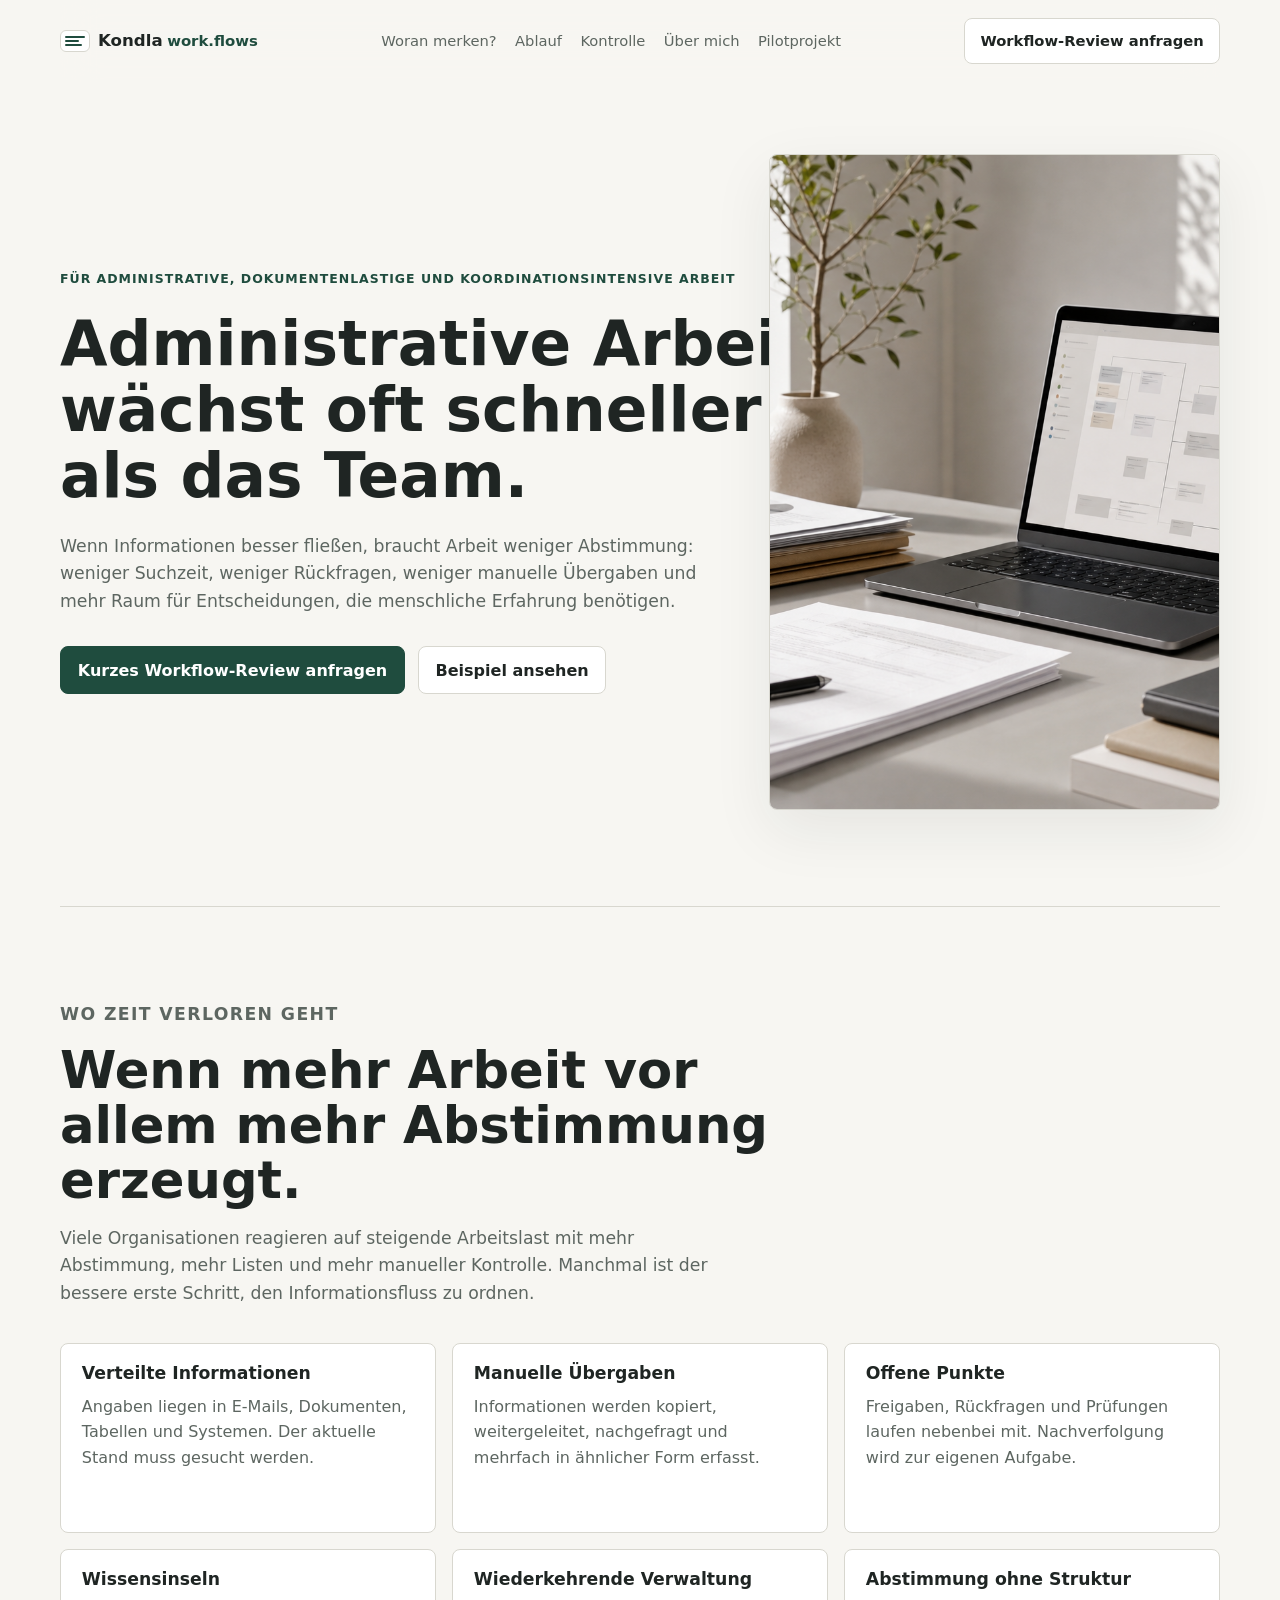
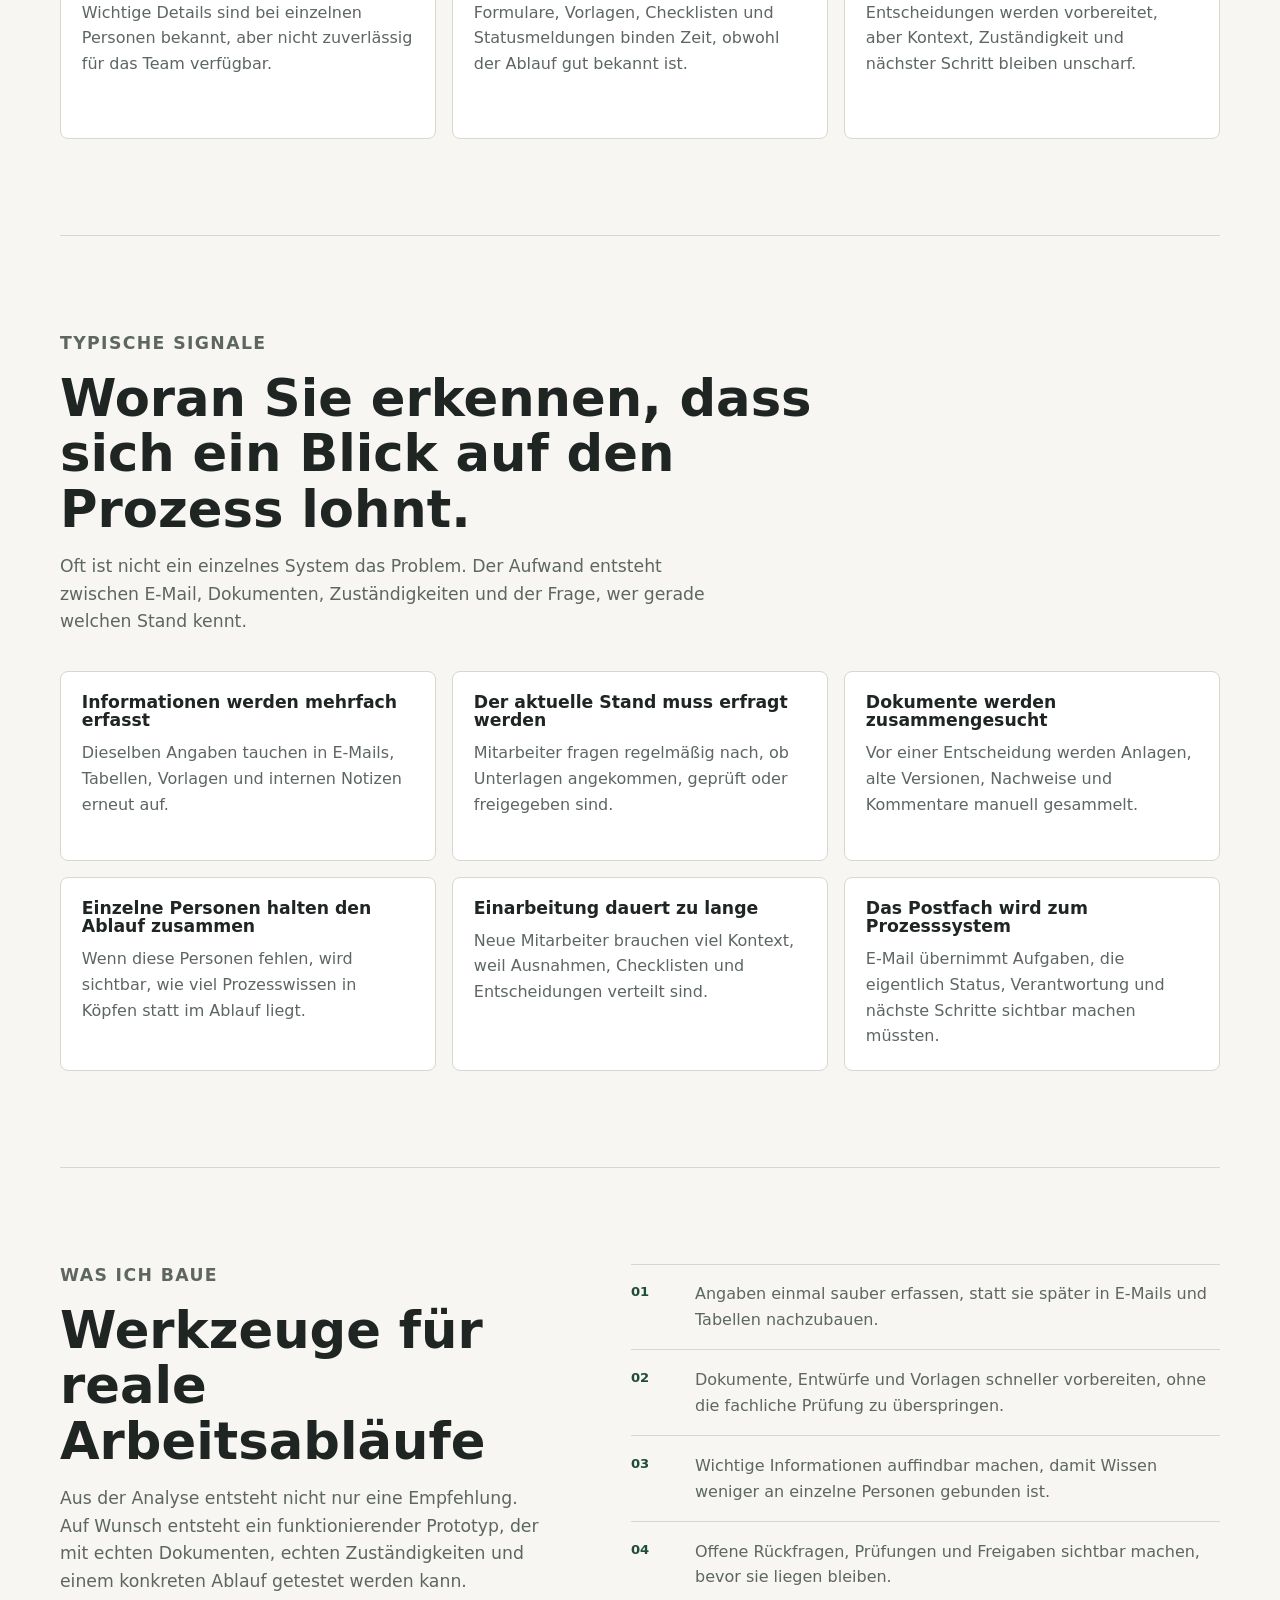
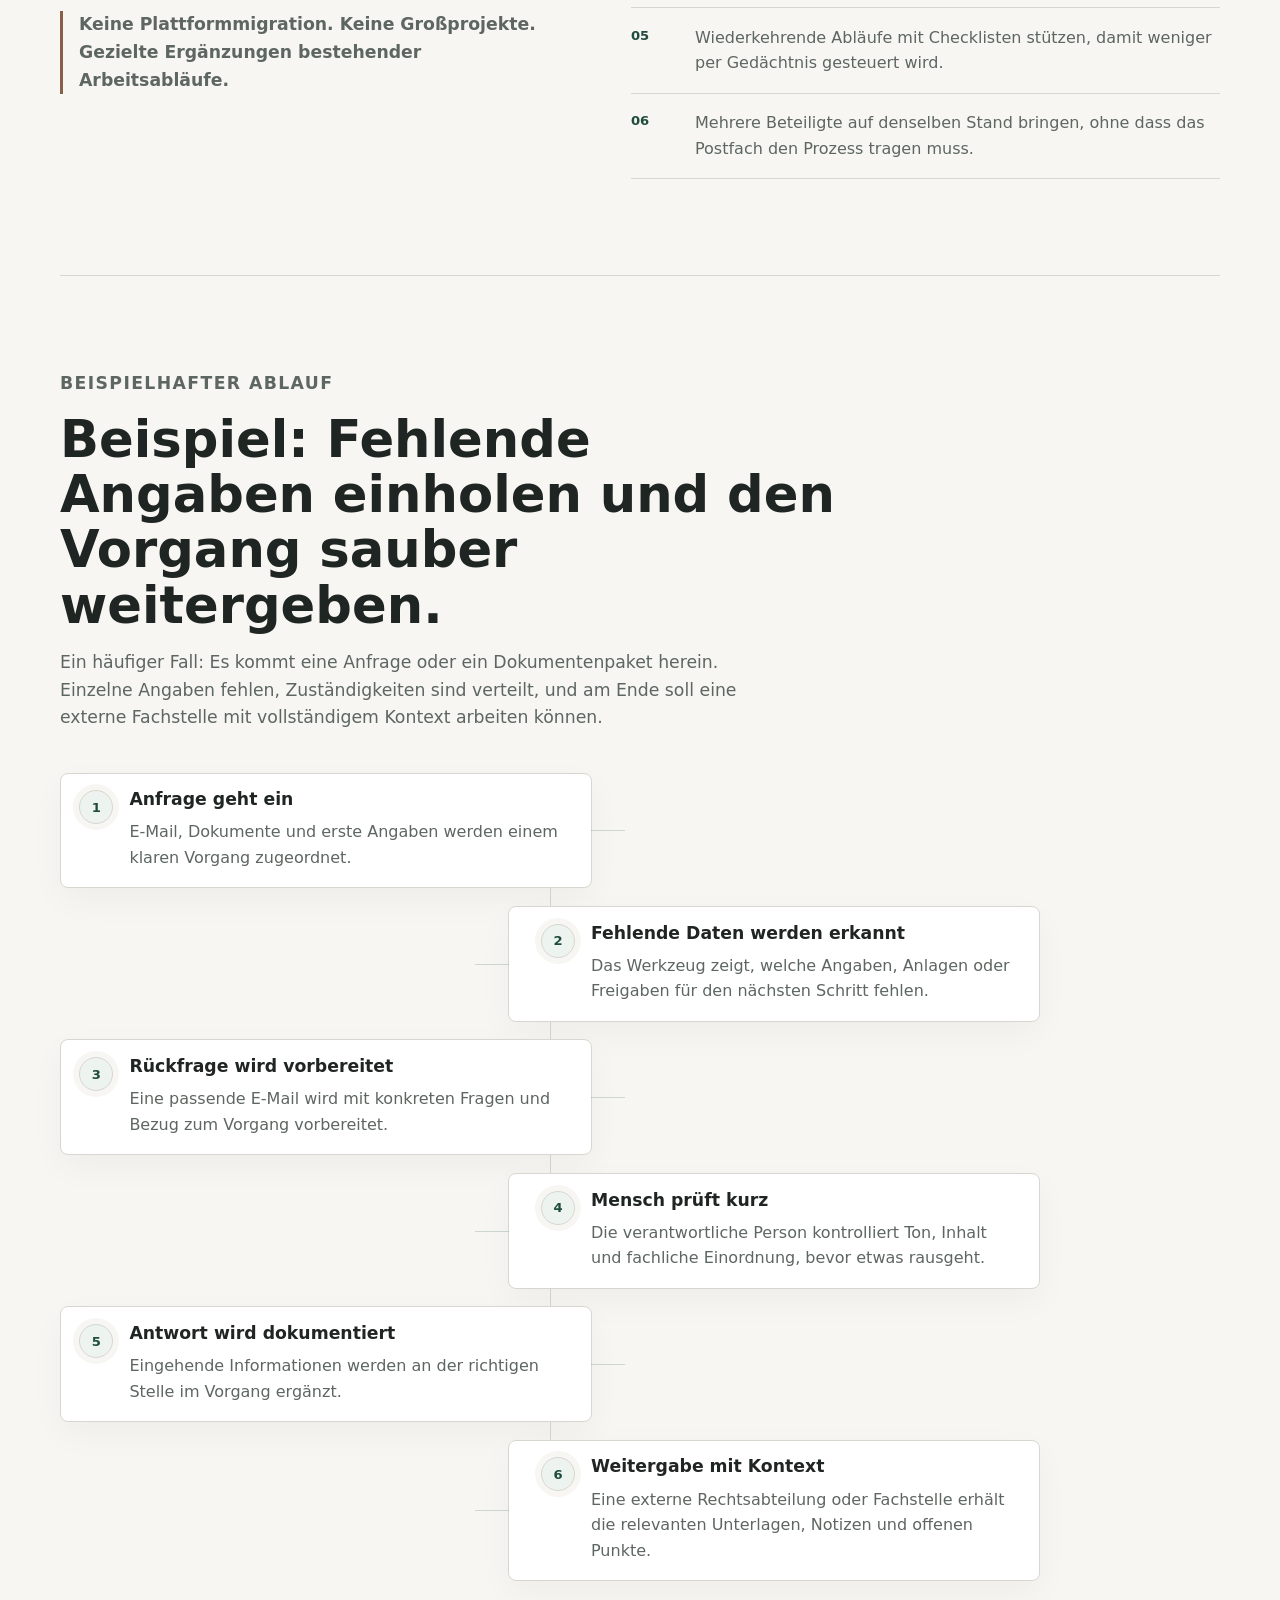
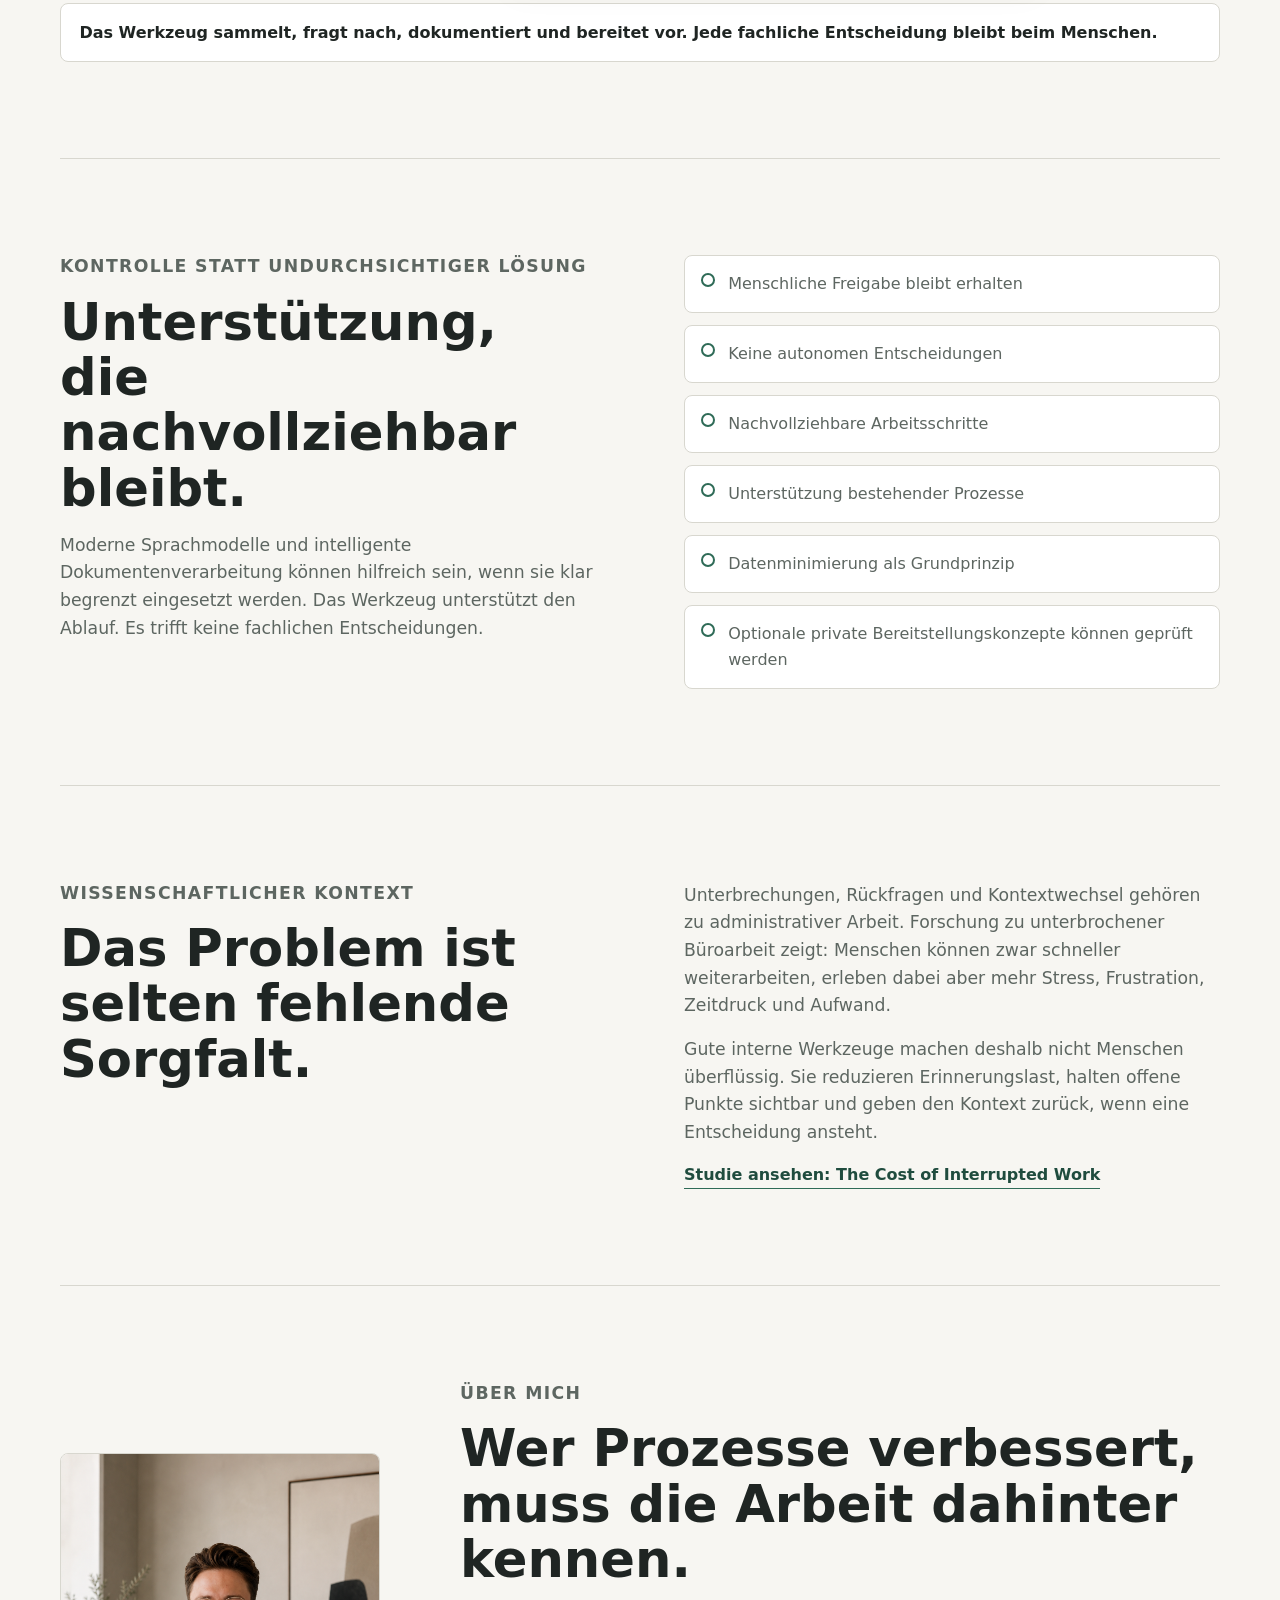
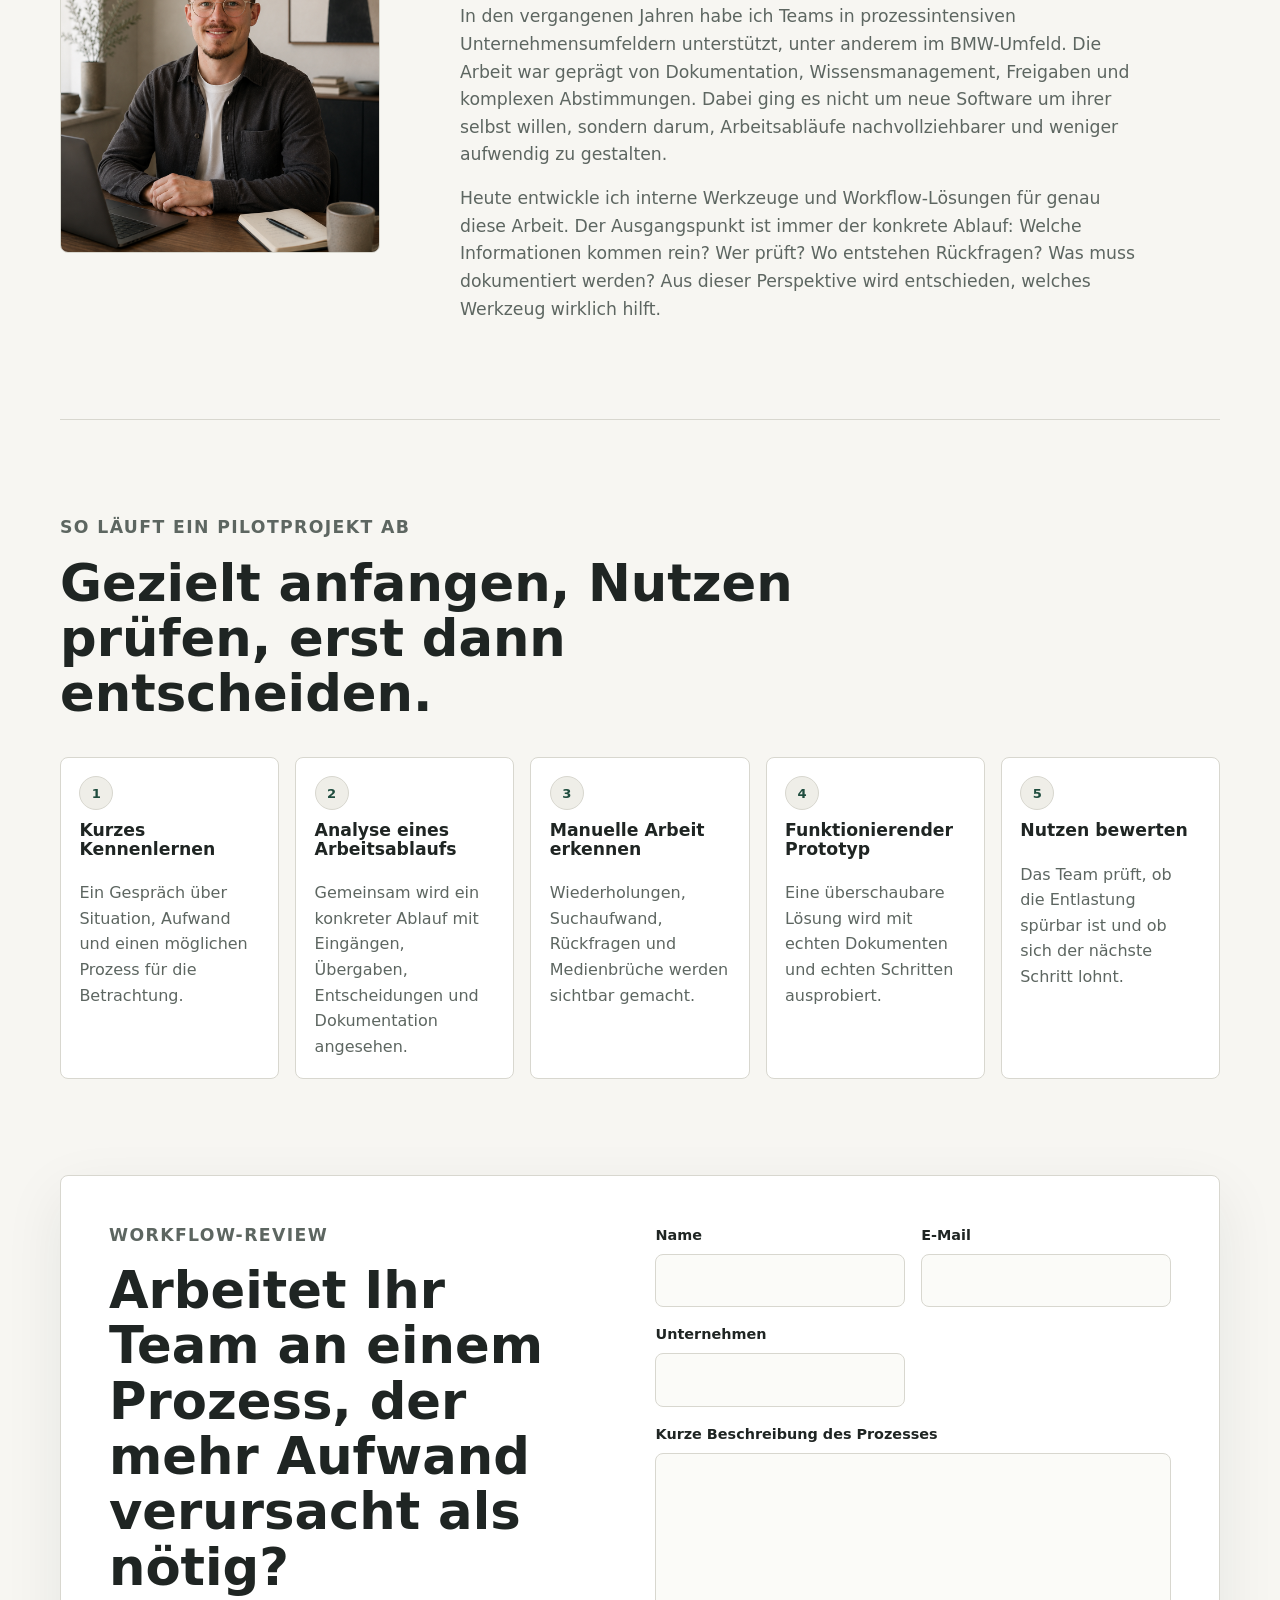
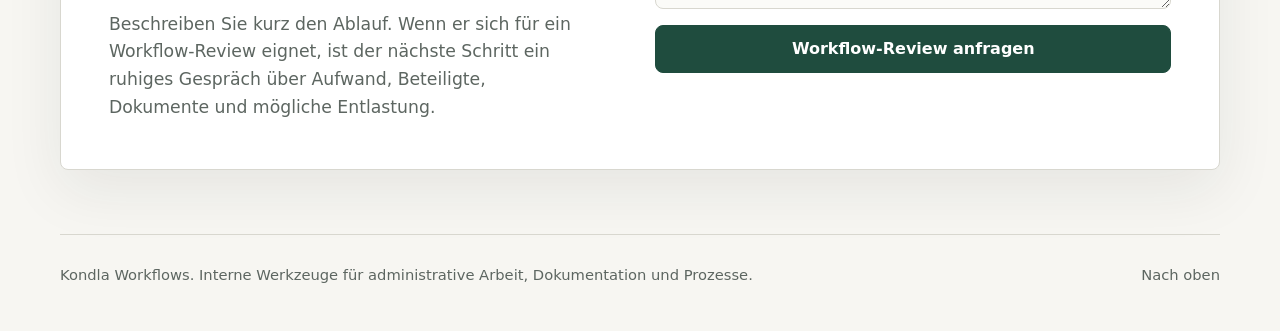
==== index.html @ 77f57e49 "Initial landing page" ====
<!doctype html>
<html lang="de">
  <head>
    <meta charset="utf-8" />
    <meta name="viewport" content="width=device-width, initial-scale=1" />
    <title>Weniger Verwaltungsaufwand durch interne Werkzeuge</title>
    <meta
      name="description"
      content="Interne Werkzeuge, die Suchzeit, Rückfragen, manuelle Übergaben und Koordinationsaufwand in administrativen Arbeitsabläufen reduzieren."
    />
    <link rel="stylesheet" href="styles.css" />
  </head>
  <body>
    <header class="seitenkopf" aria-label="Hauptnavigation">
      <a class="marke" href="#oben" aria-label="Zur Startseite">
        <span class="marke__zeichen" aria-hidden="true">
          <span></span>
          <span></span>
          <span></span>
        </span>
        <span class="marke__text">
          <strong>Kondla</strong>
          <span>work.flows</span>
        </span>
      </a>
      <nav class="navigation" aria-label="Abschnitte">
        <a href="#signale" data-nav-section="signale">Woran merken?</a>
        <a href="#beispiel" data-nav-section="beispiel">Ablauf</a>
        <a href="#kontrolle" data-nav-section="kontrolle">Kontrolle</a>
        <a href="#person" data-nav-section="person">Über mich</a>
        <a href="#pilot" data-nav-section="pilot">Pilotprojekt</a>
      </nav>
      <a class="kopf-cta" href="#kontakt">Workflow-Review anfragen</a>
    </header>

    <main id="oben">
      <section class="held">
        <div class="held__inhalt">
          <p class="hinweis">Für administrative, dokumentenlastige und koordinationsintensive Arbeit</p>
          <h1>
            <span>Administrative Arbeit</span>
            <span>wächst oft schneller</span>
            <span>als das Team.</span>
          </h1>
          <p class="untertitel">
            Wenn Informationen besser fließen, braucht Arbeit weniger Abstimmung: weniger Suchzeit, weniger
            Rückfragen, weniger manuelle Übergaben und mehr Raum für Entscheidungen, die menschliche Erfahrung
            benötigen.
          </p>
          <div class="aktionsreihe" aria-label="Handlungsoptionen">
            <a class="button button--primaer" href="#kontakt" data-hero-cta>Kurzes Workflow-Review anfragen</a>
            <a class="button button--sekundaer" href="#beispiel">Beispiel ansehen</a>
          </div>
        </div>

        <aside class="held__bildbereich" aria-label="Arbeitsumfeld mit Dokumenten und Prozessansicht">
          <img
            src="assets/workflow-desk.png"
            alt="Ruhiger Arbeitsplatz mit Dokumenten, Laptop und strukturierter Prozessansicht"
            width="1600"
            height="1000"
          />
        </aside>
      </section>

      <section class="abschnitt problem" aria-labelledby="problem-titel">
        <div class="abschnitt__kopf">
          <p class="hinweis">Wo Zeit verloren geht</p>
          <h2 id="problem-titel">Wenn mehr Arbeit vor allem mehr Abstimmung erzeugt.</h2>
          <p>
            Viele Organisationen reagieren auf steigende Arbeitslast mit mehr Abstimmung, mehr Listen und mehr
            manueller Kontrolle. Manchmal ist der bessere erste Schritt, den Informationsfluss zu ordnen.
          </p>
        </div>
        <div class="raster raster--drei">
          <article class="karte">
            <h3>Verteilte Informationen</h3>
            <p>Angaben liegen in E-Mails, Dokumenten, Tabellen und Systemen. Der aktuelle Stand muss gesucht werden.</p>
          </article>
          <article class="karte">
            <h3>Manuelle Übergaben</h3>
            <p>Informationen werden kopiert, weitergeleitet, nachgefragt und mehrfach in ähnlicher Form erfasst.</p>
          </article>
          <article class="karte">
            <h3>Offene Punkte</h3>
            <p>Freigaben, Rückfragen und Prüfungen laufen nebenbei mit. Nachverfolgung wird zur eigenen Aufgabe.</p>
          </article>
          <article class="karte">
            <h3>Wissensinseln</h3>
            <p>Wichtige Details sind bei einzelnen Personen bekannt, aber nicht zuverlässig für das Team verfügbar.</p>
          </article>
          <article class="karte">
            <h3>Wiederkehrende Verwaltung</h3>
            <p>Formulare, Vorlagen, Checklisten und Statusmeldungen binden Zeit, obwohl der Ablauf gut bekannt ist.</p>
          </article>
          <article class="karte">
            <h3>Abstimmung ohne Struktur</h3>
            <p>Entscheidungen werden vorbereitet, aber Kontext, Zuständigkeit und nächster Schritt bleiben unscharf.</p>
          </article>
        </div>
      </section>

      <section class="abschnitt signale" id="signale" aria-labelledby="signale-titel">
        <div class="abschnitt__kopf">
          <p class="hinweis">Typische Signale</p>
          <h2 id="signale-titel">Woran Sie erkennen, dass sich ein Blick auf den Prozess lohnt.</h2>
          <p>
            Oft ist nicht ein einzelnes System das Problem. Der Aufwand entsteht zwischen E-Mail, Dokumenten,
            Zuständigkeiten und der Frage, wer gerade welchen Stand kennt.
          </p>
        </div>
        <div class="raster raster--drei">
          <article class="karte karte--signal">
            <h3>Informationen werden mehrfach erfasst</h3>
            <p>Dieselben Angaben tauchen in E-Mails, Tabellen, Vorlagen und internen Notizen erneut auf.</p>
          </article>
          <article class="karte karte--signal">
            <h3>Der aktuelle Stand muss erfragt werden</h3>
            <p>Mitarbeiter fragen regelmäßig nach, ob Unterlagen angekommen, geprüft oder freigegeben sind.</p>
          </article>
          <article class="karte karte--signal">
            <h3>Dokumente werden zusammengesucht</h3>
            <p>Vor einer Entscheidung werden Anlagen, alte Versionen, Nachweise und Kommentare manuell gesammelt.</p>
          </article>
          <article class="karte karte--signal">
            <h3>Einzelne Personen halten den Ablauf zusammen</h3>
            <p>Wenn diese Personen fehlen, wird sichtbar, wie viel Prozesswissen in Köpfen statt im Ablauf liegt.</p>
          </article>
          <article class="karte karte--signal">
            <h3>Einarbeitung dauert zu lange</h3>
            <p>Neue Mitarbeiter brauchen viel Kontext, weil Ausnahmen, Checklisten und Entscheidungen verteilt sind.</p>
          </article>
          <article class="karte karte--signal">
            <h3>Das Postfach wird zum Prozesssystem</h3>
            <p>E-Mail übernimmt Aufgaben, die eigentlich Status, Verantwortung und nächste Schritte sichtbar machen müssten.</p>
          </article>
        </div>
      </section>

      <section class="abschnitt werkzeuge" aria-labelledby="werkzeuge-titel">
        <div class="zweispaltig">
          <div>
            <p class="hinweis">Was ich baue</p>
            <h2 id="werkzeuge-titel">Werkzeuge für reale Arbeitsabläufe</h2>
            <p>
              Aus der Analyse entsteht nicht nur eine Empfehlung. Auf Wunsch entsteht ein funktionierender Prototyp,
              der mit echten Dokumenten, echten Zuständigkeiten und einem konkreten Ablauf getestet werden kann.
            </p>
            <p class="kernbotschaft">
              Keine Plattformmigration. Keine Großprojekte. Gezielte Ergänzungen bestehender Arbeitsabläufe.
            </p>
          </div>
          <div class="liste">
            <div>
              <span aria-hidden="true">01</span>
              <p>Angaben einmal sauber erfassen, statt sie später in E-Mails und Tabellen nachzubauen.</p>
            </div>
            <div>
              <span aria-hidden="true">02</span>
              <p>Dokumente, Entwürfe und Vorlagen schneller vorbereiten, ohne die fachliche Prüfung zu überspringen.</p>
            </div>
            <div>
              <span aria-hidden="true">03</span>
              <p>Wichtige Informationen auffindbar machen, damit Wissen weniger an einzelne Personen gebunden ist.</p>
            </div>
            <div>
              <span aria-hidden="true">04</span>
              <p>Offene Rückfragen, Prüfungen und Freigaben sichtbar machen, bevor sie liegen bleiben.</p>
            </div>
            <div>
              <span aria-hidden="true">05</span>
              <p>Wiederkehrende Abläufe mit Checklisten stützen, damit weniger per Gedächtnis gesteuert wird.</p>
            </div>
            <div>
              <span aria-hidden="true">06</span>
              <p>Mehrere Beteiligte auf denselben Stand bringen, ohne dass das Postfach den Prozess tragen muss.</p>
            </div>
          </div>
        </div>
      </section>

      <section class="abschnitt beispiel" id="beispiel" aria-labelledby="beispiel-titel">
        <div class="abschnitt__kopf">
          <p class="hinweis">Beispielhafter Ablauf</p>
          <h2 id="beispiel-titel">Beispiel: Fehlende Angaben einholen und den Vorgang sauber weitergeben.</h2>
          <p>
            Ein häufiger Fall: Es kommt eine Anfrage oder ein Dokumentenpaket herein. Einzelne Angaben fehlen,
            Zuständigkeiten sind verteilt, und am Ende soll eine externe Fachstelle mit vollständigem Kontext arbeiten können.
          </p>
        </div>
        <ol class="prozess">
          <li>
            <span>1</span>
            <div>
              <h3>Anfrage geht ein</h3>
              <p>E-Mail, Dokumente und erste Angaben werden einem klaren Vorgang zugeordnet.</p>
            </div>
          </li>
          <li>
            <span>2</span>
            <div>
              <h3>Fehlende Daten werden erkannt</h3>
              <p>Das Werkzeug zeigt, welche Angaben, Anlagen oder Freigaben für den nächsten Schritt fehlen.</p>
            </div>
          </li>
          <li>
            <span>3</span>
            <div>
              <h3>Rückfrage wird vorbereitet</h3>
              <p>Eine passende E-Mail wird mit konkreten Fragen und Bezug zum Vorgang vorbereitet.</p>
            </div>
          </li>
          <li>
            <span>4</span>
            <div>
              <h3>Mensch prüft kurz</h3>
              <p>Die verantwortliche Person kontrolliert Ton, Inhalt und fachliche Einordnung, bevor etwas rausgeht.</p>
            </div>
          </li>
          <li>
            <span>5</span>
            <div>
              <h3>Antwort wird dokumentiert</h3>
              <p>Eingehende Informationen werden an der richtigen Stelle im Vorgang ergänzt.</p>
            </div>
          </li>
          <li>
            <span>6</span>
            <div>
              <h3>Weitergabe mit Kontext</h3>
              <p>Eine externe Rechtsabteilung oder Fachstelle erhält die relevanten Unterlagen, Notizen und offenen Punkte.</p>
            </div>
          </li>
        </ol>
        <p class="menschenhinweis">
          Das Werkzeug sammelt, fragt nach, dokumentiert und bereitet vor. Jede fachliche Entscheidung bleibt beim Menschen.
        </p>
      </section>

      <section class="abschnitt kontrolle" id="kontrolle" aria-labelledby="kontrolle-titel">
        <div class="zweispaltig zweispaltig--eng">
          <div>
            <p class="hinweis">Kontrolle statt undurchsichtiger Lösung</p>
            <h2 id="kontrolle-titel">Unterstützung, die nachvollziehbar bleibt.</h2>
            <p>
              Moderne Sprachmodelle und intelligente Dokumentenverarbeitung können hilfreich sein, wenn sie klar
              begrenzt eingesetzt werden. Das Werkzeug unterstützt den Ablauf. Es trifft keine fachlichen Entscheidungen.
            </p>
          </div>
          <ul class="vertrauen">
            <li>Menschliche Freigabe bleibt erhalten</li>
            <li>Keine autonomen Entscheidungen</li>
            <li>Nachvollziehbare Arbeitsschritte</li>
            <li>Unterstützung bestehender Prozesse</li>
            <li>Datenminimierung als Grundprinzip</li>
            <li>Optionale private Bereitstellungskonzepte können geprüft werden</li>
          </ul>
        </div>
      </section>

      <section class="abschnitt erkenntnis" aria-labelledby="erkenntnis-titel">
        <div class="zweispaltig zweispaltig--eng">
          <div>
            <p class="hinweis">Wissenschaftlicher Kontext</p>
            <h2 id="erkenntnis-titel">Das Problem ist selten fehlende Sorgfalt.</h2>
          </div>
          <div class="erkenntnis__text">
            <p>
              Unterbrechungen, Rückfragen und Kontextwechsel gehören zu administrativer Arbeit. Forschung zu
              unterbrochener Büroarbeit zeigt: Menschen können zwar schneller weiterarbeiten, erleben dabei aber mehr
              Stress, Frustration, Zeitdruck und Aufwand.
            </p>
            <p>
              Gute interne Werkzeuge machen deshalb nicht Menschen überflüssig. Sie reduzieren Erinnerungslast,
              halten offene Punkte sichtbar und geben den Kontext zurück, wenn eine Entscheidung ansteht.
            </p>
            <a href="https://www.ics.uci.edu/~gmark/chi08-mark.pdf" target="_blank" rel="noreferrer">
              Studie ansehen: The Cost of Interrupted Work
            </a>
          </div>
        </div>
      </section>

      <section class="abschnitt person" id="person" aria-labelledby="person-titel">
        <div class="person__bild">
          <img
            src="assets/person.png"
            alt="Porträt des Gründers"
            width="1024"
            height="1024"
          />
        </div>
        <div class="person__text">
          <p class="hinweis">Über mich</p>
          <h2 id="person-titel">Wer Prozesse verbessert, muss die Arbeit dahinter kennen.</h2>
          <p>
            In den vergangenen Jahren habe ich Teams in prozessintensiven Unternehmensumfeldern unterstützt, unter
            anderem im BMW-Umfeld. Die Arbeit war geprägt von Dokumentation, Wissensmanagement, Freigaben und komplexen
            Abstimmungen. Dabei ging es nicht um neue Software um ihrer selbst willen, sondern darum, Arbeitsabläufe
            nachvollziehbarer und weniger aufwendig zu gestalten.
          </p>
          <p>
            Heute entwickle ich interne Werkzeuge und Workflow-Lösungen für genau diese Arbeit. Der Ausgangspunkt
            ist immer der konkrete Ablauf: Welche Informationen kommen rein? Wer prüft? Wo entstehen Rückfragen? Was
            muss dokumentiert werden? Aus dieser Perspektive wird entschieden, welches Werkzeug wirklich hilft.
          </p>
        </div>
      </section>

      <section class="abschnitt pilot" id="pilot" aria-labelledby="pilot-titel">
        <div class="abschnitt__kopf">
          <p class="hinweis">So läuft ein Pilotprojekt ab</p>
          <h2 id="pilot-titel">Gezielt anfangen, Nutzen prüfen, erst dann entscheiden.</h2>
        </div>
        <div class="schritte">
          <article>
            <span>1</span>
            <h3>Kurzes Kennenlernen</h3>
            <p>Ein Gespräch über Situation, Aufwand und einen möglichen Prozess für die Betrachtung.</p>
          </article>
          <article>
            <span>2</span>
            <h3>Analyse eines Arbeitsablaufs</h3>
            <p>Gemeinsam wird ein konkreter Ablauf mit Eingängen, Übergaben, Entscheidungen und Dokumentation angesehen.</p>
          </article>
          <article>
            <span>3</span>
            <h3>Manuelle Arbeit erkennen</h3>
            <p>Wiederholungen, Suchaufwand, Rückfragen und Medienbrüche werden sichtbar gemacht.</p>
          </article>
          <article>
            <span>4</span>
            <h3>Funktionierender Prototyp</h3>
            <p>Eine überschaubare Lösung wird mit echten Dokumenten und echten Schritten ausprobiert.</p>
          </article>
          <article>
            <span>5</span>
            <h3>Nutzen bewerten</h3>
            <p>Das Team prüft, ob die Entlastung spürbar ist und ob sich der nächste Schritt lohnt.</p>
          </article>
        </div>
      </section>

      <section class="kontakt" id="kontakt" aria-labelledby="kontakt-titel">
        <div class="kontakt__text">
          <p class="hinweis">Workflow-Review</p>
          <h2 id="kontakt-titel">Arbeitet Ihr Team an einem Prozess, der mehr Aufwand verursacht als nötig?</h2>
          <p>
            Beschreiben Sie kurz den Ablauf. Wenn er sich für ein Workflow-Review eignet, ist der nächste Schritt ein
            ruhiges Gespräch über Aufwand, Beteiligte, Dokumente und mögliche Entlastung.
          </p>
        </div>
        <form class="formular" name="workflow-review" method="post" data-netlify="true">
          <input type="hidden" name="form-name" value="workflow-review" />
          <div class="formular__feld">
            <label for="name">Name</label>
            <input id="name" name="name" type="text" autocomplete="name" required />
          </div>
          <div class="formular__feld">
            <label for="email">E-Mail</label>
            <input id="email" name="email" type="email" autocomplete="email" required />
          </div>
          <div class="formular__feld">
            <label for="unternehmen">Unternehmen</label>
            <input id="unternehmen" name="unternehmen" type="text" autocomplete="organization" />
          </div>
          <div class="formular__feld formular__feld--voll">
            <label for="prozess">Kurze Beschreibung des Prozesses</label>
            <textarea id="prozess" name="prozess" rows="5" required></textarea>
          </div>
          <button class="button button--primaer formular__button" type="submit">Workflow-Review anfragen</button>
        </form>
      </section>
    </main>

    <footer class="fuss">
      <p>Kondla Workflows. Interne Werkzeuge für administrative Arbeit, Dokumentation und Prozesse.</p>
      <a href="#oben">Nach oben</a>
    </footer>
    <script>
      const navLinks = Array.from(document.querySelectorAll("[data-nav-section]"));
      const sections = navLinks
        .map((link) => document.getElementById(link.dataset.navSection))
        .filter(Boolean);

      const setActiveSection = (id) => {
        navLinks.forEach((link) => {
          const isActive = link.dataset.navSection === id;
          link.classList.toggle("ist-aktiv", isActive);
          if (isActive) {
            link.setAttribute("aria-current", "true");
          } else {
            link.removeAttribute("aria-current");
          }
        });
      };

      const updateActiveSection = () => {
        const headerOffset = document.querySelector(".seitenkopf")?.offsetHeight || 0;
        const marker = headerOffset + 24;
        let activeId = "";

        sections.forEach((section) => {
          if (section.getBoundingClientRect().top <= marker) {
            activeId = section.id;
          }
        });

        setActiveSection(activeId);
      };

      let scrollFrame = 0;
      const requestActiveUpdate = () => {
        if (scrollFrame) return;
        scrollFrame = window.requestAnimationFrame(() => {
          scrollFrame = 0;
          updateActiveSection();
        });
      };

      window.addEventListener("scroll", requestActiveUpdate, { passive: true });
      window.addEventListener("resize", requestActiveUpdate);
      window.addEventListener("hashchange", requestActiveUpdate);
      window.addEventListener("load", requestActiveUpdate);
      requestActiveUpdate();

      const headerCta = document.querySelector(".kopf-cta");
      const heroCta = document.querySelector("[data-hero-cta]");

      if (headerCta && heroCta) {
        const updateHeaderCta = () => {
          const bounds = heroCta.getBoundingClientRect();
          const isHeroCtaVisible = bounds.bottom > 0 && bounds.top < window.innerHeight;
          headerCta.classList.toggle("ist-sichtbar", !isHeroCtaVisible);
        };

        const ctaObserver = new IntersectionObserver(
          ([entry]) => {
            headerCta.classList.toggle("ist-sichtbar", !entry.isIntersecting);
          },
          { threshold: 0.01 }
        );

        ctaObserver.observe(heroCta);
        window.addEventListener("resize", updateHeaderCta);
        window.addEventListener("load", updateHeaderCta);
        updateHeaderCta();
      }

    </script>
  </body>
</html>
---- styles.css ----
:root {
  --hintergrund: #f7f6f2;
  --flaeche: #ffffff;
  --flaeche-ruhig: #efeee8;
  --text: #1f2523;
  --text-weich: #5d6661;
  --linie: #d8d7cf;
  --akzent: #2f6b57;
  --akzent-dunkel: #1f4c3e;
  --ton: #8a5f47;
  --schatten: 0 20px 60px rgba(31, 37, 35, 0.08);
  --radius: 8px;
  --breite: 1160px;
}

* {
  box-sizing: border-box;
}

html {
  scroll-behavior: smooth;
}

body {
  margin: 0;
  background: var(--hintergrund);
  color: var(--text);
  font-family: system-ui, -apple-system, BlinkMacSystemFont, "Segoe UI", sans-serif;
  font-size: 16px;
  line-height: 1.6;
  letter-spacing: 0;
}

img {
  display: block;
  max-width: 100%;
}

a {
  color: inherit;
  text-decoration: none;
}

p,
h1,
h2,
h3 {
  margin: 0;
}

h1,
h2,
h3 {
  line-height: 1.08;
  letter-spacing: 0;
}

h1 {
  max-width: 760px;
  font-size: clamp(2.35rem, 4.8vw, 4.25rem);
  font-weight: 700;
  hyphens: none;
  overflow-wrap: normal;
}

h1 span {
  display: block;
  white-space: nowrap;
}

h2 {
  max-width: 800px;
  font-size: clamp(2rem, 4vw, 3.55rem);
  font-weight: 650;
}

h3 {
  font-size: 1.08rem;
  font-weight: 650;
}

.seitenkopf {
  position: sticky;
  top: 0;
  z-index: 10;
  display: flex;
  align-items: center;
  justify-content: space-between;
  gap: 1.5rem;
  width: min(var(--breite), calc(100% - 40px));
  margin: 0 auto;
  padding: 18px 0;
  background: color-mix(in srgb, var(--hintergrund) 88%, transparent);
  backdrop-filter: blur(18px);
}

.marke,
.navigation,
.aktionsreihe {
  display: flex;
  align-items: center;
}

.marke {
  gap: 0.5rem;
  font-weight: 650;
}

.marke__text {
  display: inline-flex;
  align-items: baseline;
  gap: 0.28rem;
  line-height: 1;
}

.marke__text strong {
  color: var(--text);
  font-size: 1.04rem;
  font-weight: 800;
}

.marke__text span {
  color: var(--akzent-dunkel);
  font-size: 0.93rem;
  font-weight: 650;
}

.marke__zeichen {
  position: relative;
  display: grid;
  width: 30px;
  height: 22px;
  align-items: center;
  border: 1px solid var(--linie);
  border-radius: 6px;
  padding: 4px;
  background: var(--flaeche);
}

.marke__zeichen span {
  display: block;
  width: 100%;
  height: 2px;
  border-radius: 999px;
  background: var(--akzent-dunkel);
}

.marke__zeichen span:nth-child(2) {
  width: 68%;
}

.marke__zeichen span:nth-child(3) {
  width: 84%;
}

.navigation {
  gap: 1.15rem;
  color: var(--text-weich);
  font-size: 0.92rem;
}

.navigation a {
  position: relative;
  padding: 0.35rem 0;
  transition:
    color 160ms ease,
    font-weight 160ms ease;
}

.navigation a::after {
  position: absolute;
  right: 0;
  bottom: 0.05rem;
  left: 0;
  height: 1px;
  background: var(--akzent-dunkel);
  opacity: 0;
  transform: scaleX(0.35);
  transform-origin: center;
  transition:
    opacity 180ms ease,
    transform 180ms ease;
  content: "";
}

.fuss a {
  transition: color 160ms ease;
}

.navigation a:hover,
.fuss a:hover {
  color: var(--text);
}

.navigation a.ist-aktiv {
  color: var(--akzent-dunkel);
  font-weight: 700;
}

.navigation a.ist-aktiv::after {
  opacity: 1;
  transform: scaleX(1);
}

.kopf-cta {
  border: 1px solid var(--linie);
  border-radius: var(--radius);
  padding: 0.65rem 0.95rem;
  background: var(--flaeche);
  color: var(--text);
  font-size: 0.92rem;
  font-weight: 600;
  opacity: 0;
  pointer-events: none;
  transform: translateY(-4px);
  transition:
    opacity 180ms ease,
    transform 180ms ease,
    border-color 160ms ease,
    background 160ms ease;
}

.kopf-cta.ist-sichtbar {
  opacity: 1;
  pointer-events: auto;
  transform: translateY(0);
}

.held,
.abschnitt,
.kontakt,
.fuss {
  width: min(var(--breite), calc(100% - 40px));
  margin: 0 auto;
}

.held {
  display: grid;
  grid-template-columns: minmax(0, 1.03fr) minmax(320px, 0.72fr);
  gap: clamp(2rem, 5vw, 4rem);
  align-items: center;
  min-height: calc(100svh - 76px);
  padding: 72px 0 96px;
}

.held__inhalt {
  display: grid;
  gap: 1.45rem;
  min-width: 0;
}

.hinweis {
  color: var(--akzent-dunkel);
  font-size: 0.78rem;
  font-weight: 700;
  letter-spacing: 0.08em;
  line-height: 1.35;
  text-transform: uppercase;
}

.untertitel,
.abschnitt__kopf p,
.zweispaltig > div > p,
.kontakt__text p,
.person__text p {
  max-width: 680px;
  color: var(--text-weich);
  font-size: 1.08rem;
}

.aktionsreihe {
  flex-wrap: wrap;
  gap: 0.8rem;
  padding-top: 0.45rem;
}

.button {
  display: inline-flex;
  min-height: 48px;
  align-items: center;
  justify-content: center;
  border-radius: var(--radius);
  padding: 0.8rem 1.05rem;
  font-weight: 650;
  line-height: 1.2;
  transition:
    border-color 160ms ease,
    background 160ms ease,
    color 160ms ease,
    transform 160ms ease;
}

.button:hover {
  transform: translateY(-1px);
}

.button--primaer {
  border: 1px solid var(--akzent-dunkel);
  background: var(--akzent-dunkel);
  color: #ffffff;
}

.button--primaer:hover {
  background: var(--akzent);
}

.button--sekundaer {
  border: 1px solid var(--linie);
  background: var(--flaeche);
  color: var(--text);
}

.held__bildbereich {
  position: relative;
  align-self: stretch;
  min-height: 500px;
  border: 1px solid var(--linie);
  border-radius: var(--radius);
  background: var(--flaeche);
  box-shadow: var(--schatten);
  overflow: hidden;
}

.held__bildbereich img {
  width: 100%;
  height: 100%;
  object-fit: cover;
}

.abschnitt {
  padding: 96px 0;
  border-top: 1px solid var(--linie);
}

.abschnitt__kopf {
  display: grid;
  gap: 1rem;
  margin-bottom: 2.2rem;
}

.raster {
  display: grid;
  gap: 1rem;
}

.raster--drei {
  grid-template-columns: repeat(3, minmax(0, 1fr));
}

.karte {
  min-height: 190px;
  border: 1px solid var(--linie);
  border-radius: var(--radius);
  padding: 1.3rem;
  background: var(--flaeche);
}

.karte p,
.schritte p,
.prozess p,
.liste p,
.vertrauen li,
.erkenntnis__text p {
  color: var(--text-weich);
}

.karte h3,
.schritte h3,
.prozess h3 {
  margin-bottom: 0.65rem;
}

.zweispaltig {
  display: grid;
  grid-template-columns: minmax(0, 0.82fr) minmax(320px, 1fr);
  gap: clamp(2rem, 7vw, 5.5rem);
  align-items: start;
}

.zweispaltig > div:first-child {
  display: grid;
  gap: 1rem;
}

.kernbotschaft {
  border-left: 3px solid var(--ton);
  padding-left: 1rem;
  color: var(--text);
  font-weight: 650;
}

.liste {
  display: grid;
  border-top: 1px solid var(--linie);
}

.liste div {
  display: grid;
  grid-template-columns: 48px 1fr;
  gap: 1rem;
  align-items: start;
  border-bottom: 1px solid var(--linie);
  padding: 1.05rem 0;
}

.liste span,
.schritte span,
.prozess span {
  color: var(--akzent-dunkel);
  font-size: 0.82rem;
  font-weight: 700;
}

.prozess {
  position: relative;
  display: grid;
  gap: 1.1rem;
  max-width: 980px;
  margin: 0;
  padding: 0.35rem 0;
  list-style: none;
}

.prozess::before {
  position: absolute;
  top: 18px;
  bottom: 18px;
  left: 50%;
  width: 1px;
  background: var(--linie);
  content: "";
}

.prozess li {
  position: relative;
  display: grid;
  grid-template-columns: 34px minmax(0, 1fr);
  gap: 1rem;
  width: calc(50% + 42px);
  min-height: 0;
  align-items: start;
  border: 1px solid var(--linie);
  border-radius: var(--radius);
  padding: 1.05rem 1.15rem;
  background: var(--flaeche);
  box-shadow: 0 12px 34px rgba(31, 37, 35, 0.04);
}

.prozess li:nth-child(odd) {
  justify-self: start;
  padding-right: 2rem;
}

.prozess li:nth-child(even) {
  justify-self: end;
  padding-left: 2rem;
}

.prozess li::after {
  position: absolute;
  top: 50%;
  width: 34px;
  height: 1px;
  background: rgba(47, 107, 87, 0.22);
  content: "";
}

.prozess li:nth-child(odd)::after {
  right: -34px;
}

.prozess li:nth-child(even)::after {
  left: -34px;
}

.prozess span,
.schritte span {
  display: inline-grid;
  width: 34px;
  height: 34px;
  place-items: center;
  border: 1px solid var(--linie);
  border-radius: 50%;
  background: var(--flaeche-ruhig);
}

.prozess span {
  position: relative;
  z-index: 1;
  background: #edf3ef;
  box-shadow: 0 0 0 6px var(--hintergrund);
}

.menschenhinweis {
  margin-top: 1rem;
  border: 1px solid var(--linie);
  border-radius: var(--radius);
  padding: 1rem 1.15rem;
  background: var(--flaeche);
  color: var(--text);
  font-weight: 650;
}

.zweispaltig--eng {
  grid-template-columns: minmax(0, 0.9fr) minmax(320px, 0.9fr);
}

.vertrauen {
  display: grid;
  gap: 0.75rem;
  margin: 0;
  padding: 0;
  list-style: none;
}

.vertrauen li {
  position: relative;
  border: 1px solid var(--linie);
  border-radius: var(--radius);
  padding: 0.95rem 1rem 0.95rem 2.7rem;
  background: var(--flaeche);
}

.vertrauen li::before {
  position: absolute;
  top: 1.05rem;
  left: 1rem;
  width: 10px;
  height: 10px;
  border: 2px solid var(--akzent);
  border-radius: 50%;
  content: "";
}

.erkenntnis__text {
  display: grid;
  gap: 1rem;
}

.erkenntnis__text a {
  width: fit-content;
  border-bottom: 1px solid var(--akzent);
  color: var(--akzent-dunkel);
  font-weight: 650;
}

.person {
  display: grid;
  grid-template-columns: 320px minmax(0, 1fr);
  gap: clamp(2rem, 7vw, 5rem);
  align-items: center;
}

.person__bild {
  aspect-ratio: 4 / 5;
  border: 1px solid var(--linie);
  border-radius: var(--radius);
  background: var(--flaeche);
  overflow: hidden;
}

.person__bild img {
  width: 100%;
  height: 100%;
  object-fit: cover;
  object-position: 50% 35%;
}

.person__text {
  display: grid;
  gap: 1rem;
}

.schritte {
  display: grid;
  grid-template-columns: repeat(5, minmax(0, 1fr));
  gap: 1rem;
}

.schritte article {
  display: grid;
  gap: 0.7rem;
  align-content: start;
  min-height: 245px;
  border: 1px solid var(--linie);
  border-radius: var(--radius);
  padding: 1.15rem;
  background: var(--flaeche);
}

.kontakt {
  display: grid;
  grid-template-columns: minmax(0, 0.82fr) minmax(340px, 0.9fr);
  gap: clamp(2rem, 6vw, 5rem);
  align-items: start;
  margin-bottom: 64px;
  border: 1px solid var(--linie);
  border-radius: var(--radius);
  padding: clamp(1.4rem, 4vw, 3rem);
  background: var(--flaeche);
  box-shadow: var(--schatten);
}

.kontakt__text {
  display: grid;
  gap: 1rem;
}

.formular {
  display: grid;
  grid-template-columns: 1fr 1fr;
  gap: 1rem;
}

.formular__feld {
  display: grid;
  gap: 0.42rem;
}

.formular__feld--voll,
.formular__button {
  grid-column: 1 / -1;
}

label {
  font-size: 0.9rem;
  font-weight: 650;
}

input,
textarea {
  width: 100%;
  border: 1px solid var(--linie);
  border-radius: var(--radius);
  padding: 0.82rem 0.9rem;
  background: #fbfbf8;
  color: var(--text);
  font: inherit;
}

textarea {
  resize: vertical;
}

input:focus,
textarea:focus,
a:focus-visible,
button:focus-visible {
  outline: 3px solid rgba(47, 107, 87, 0.22);
  outline-offset: 2px;
  border-color: var(--akzent);
}

button {
  cursor: pointer;
  font: inherit;
}

.fuss {
  display: flex;
  justify-content: space-between;
  gap: 1rem;
  border-top: 1px solid var(--linie);
  padding: 28px 0 44px;
  color: var(--text-weich);
  font-size: 0.92rem;
}

@media (max-width: 980px) {
  .held,
  .zweispaltig,
  .zweispaltig--eng,
  .person,
  .kontakt {
    grid-template-columns: 1fr;
  }

  .held {
    min-height: auto;
    padding-top: 56px;
  }

  .held__bildbereich {
    min-height: 420px;
  }

  .raster--drei {
    grid-template-columns: repeat(2, minmax(0, 1fr));
  }

  .prozess {
    max-width: none;
  }

  .schritte {
    grid-template-columns: repeat(2, minmax(0, 1fr));
  }

  .person__bild {
    width: min(320px, 100%);
  }
}

@media (max-width: 760px) {
  h1 span {
    display: inline;
    white-space: normal;
  }

  .seitenkopf {
    position: static;
    flex-wrap: wrap;
  }

  .navigation {
    order: 3;
    width: 100%;
    justify-content: space-between;
  }

  .marke__text span {
    font-size: 0.86rem;
  }

  .kopf-cta {
    display: none;
  }

  .held,
  .abschnitt,
  .kontakt,
  .fuss {
    width: min(100% - 28px, var(--breite));
  }

  .held {
    padding: 38px 0 72px;
  }

  .held__bildbereich {
    min-height: 320px;
  }

  .abschnitt {
    padding: 72px 0;
  }

  .raster--drei,
  .schritte,
  .formular {
    grid-template-columns: 1fr;
  }

  .prozess {
    gap: 0.9rem;
    padding-left: 0.7rem;
  }

  .prozess::before {
    left: 17px;
  }

  .prozess li,
  .prozess li:nth-child(odd),
  .prozess li:nth-child(even) {
    width: 100%;
    justify-self: stretch;
    padding: 1rem;
  }

  .prozess li::after,
  .prozess li:nth-child(odd)::after,
  .prozess li:nth-child(even)::after {
    display: none;
  }

  .karte,
  .prozess li,
  .schritte article {
    min-height: auto;
  }

  .button {
    width: 100%;
  }

  .fuss {
    flex-direction: column;
  }
}
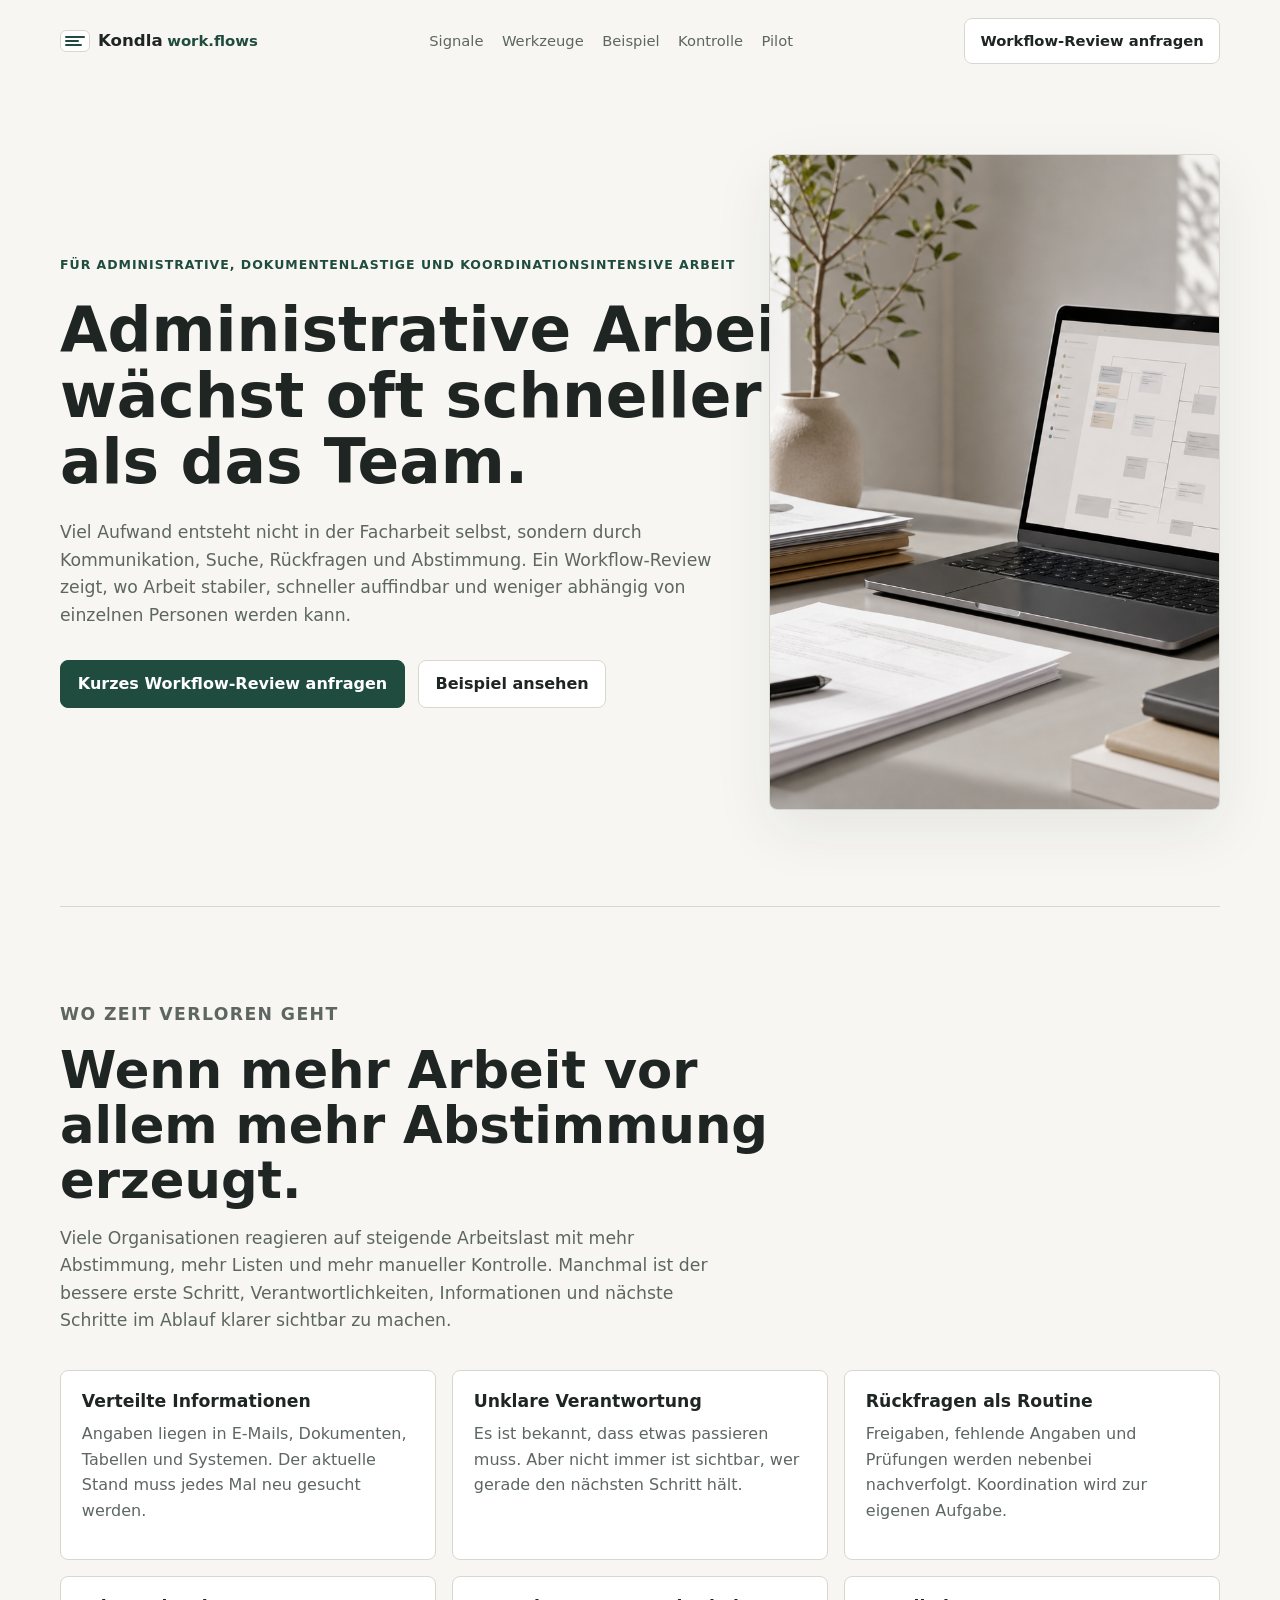
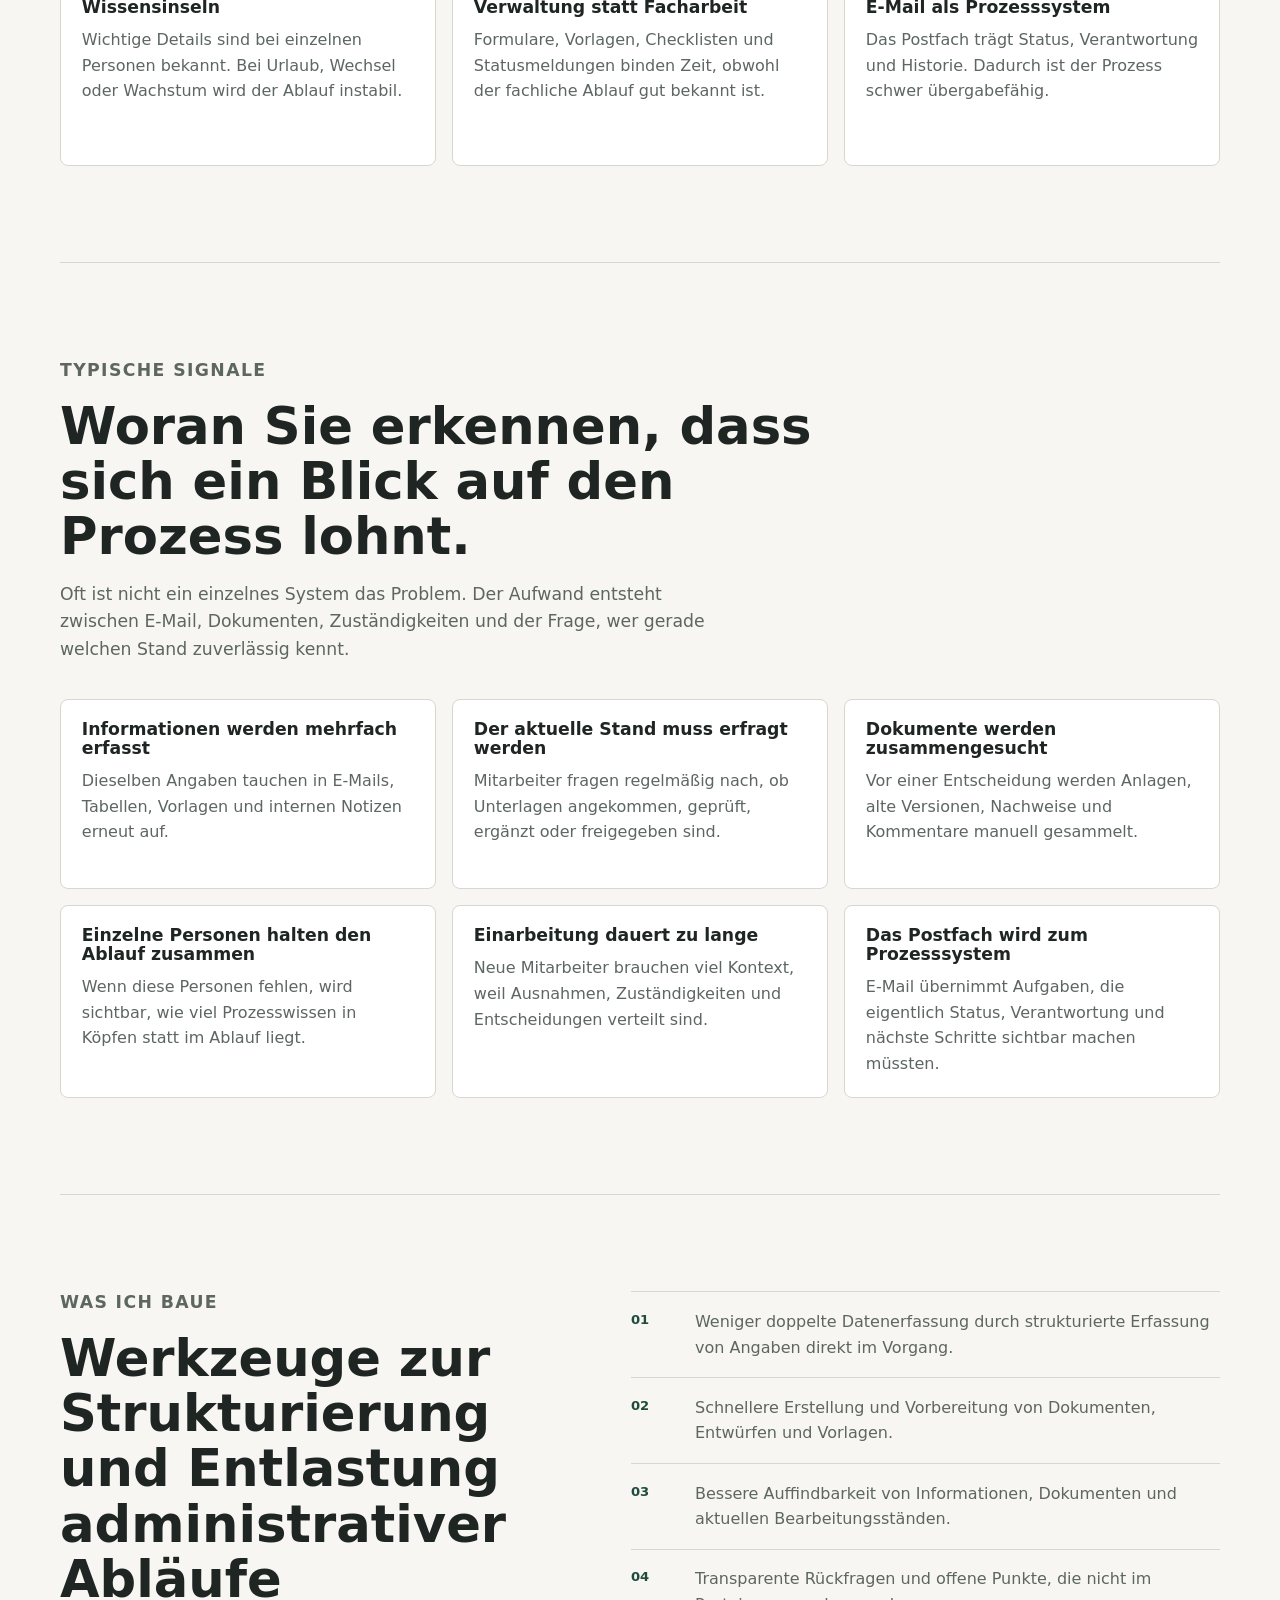
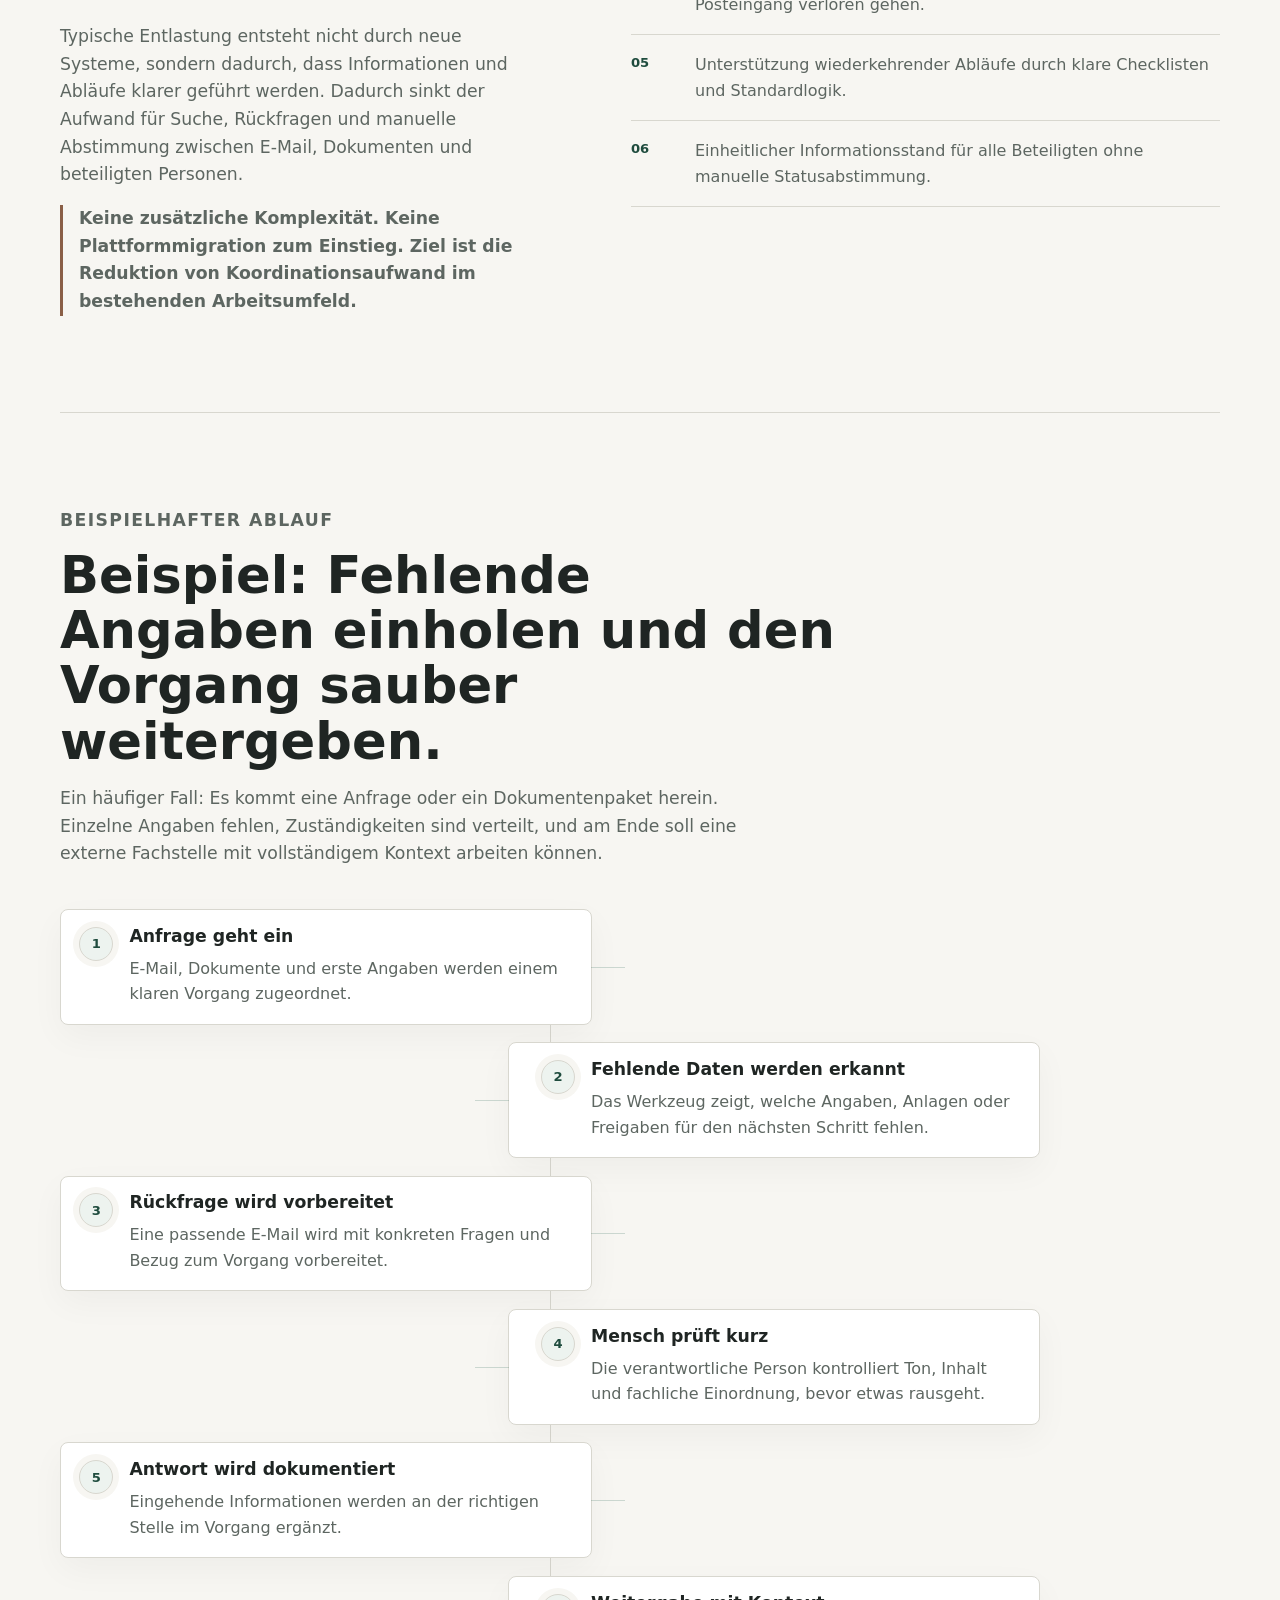
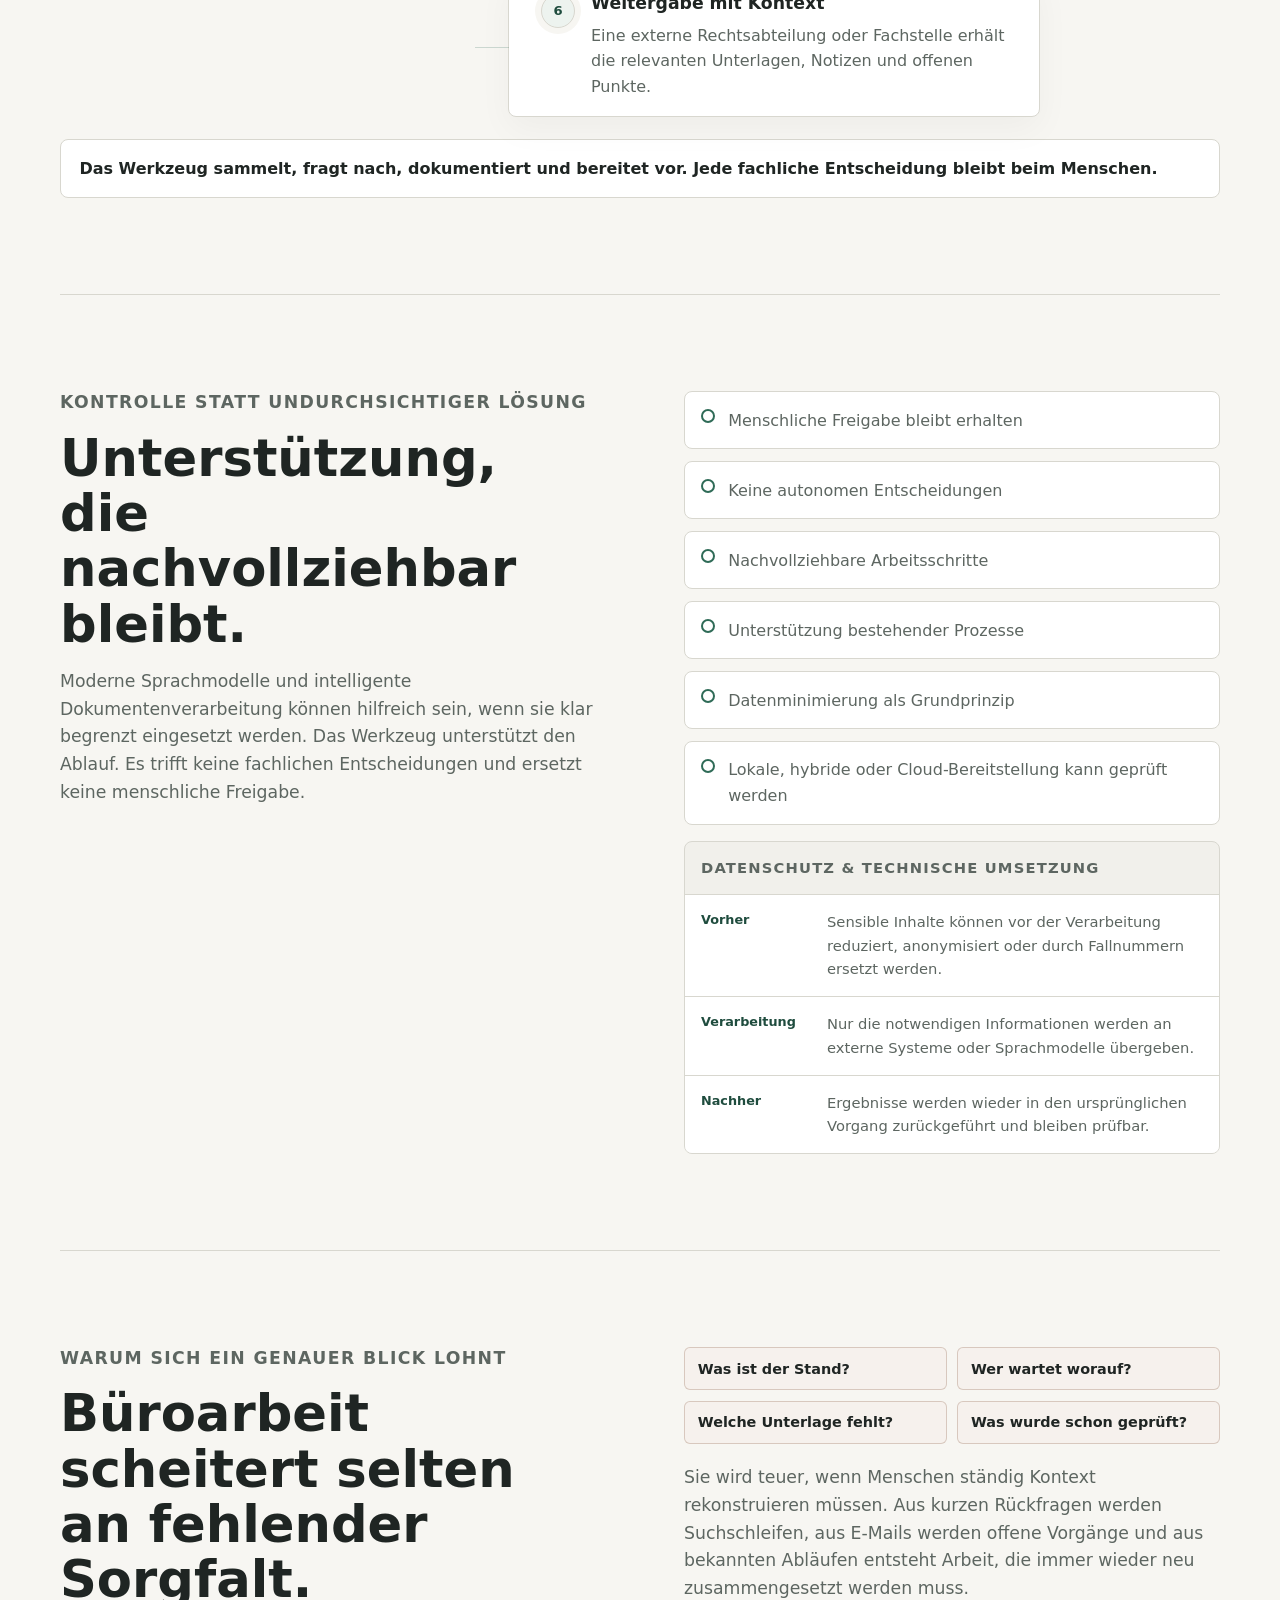
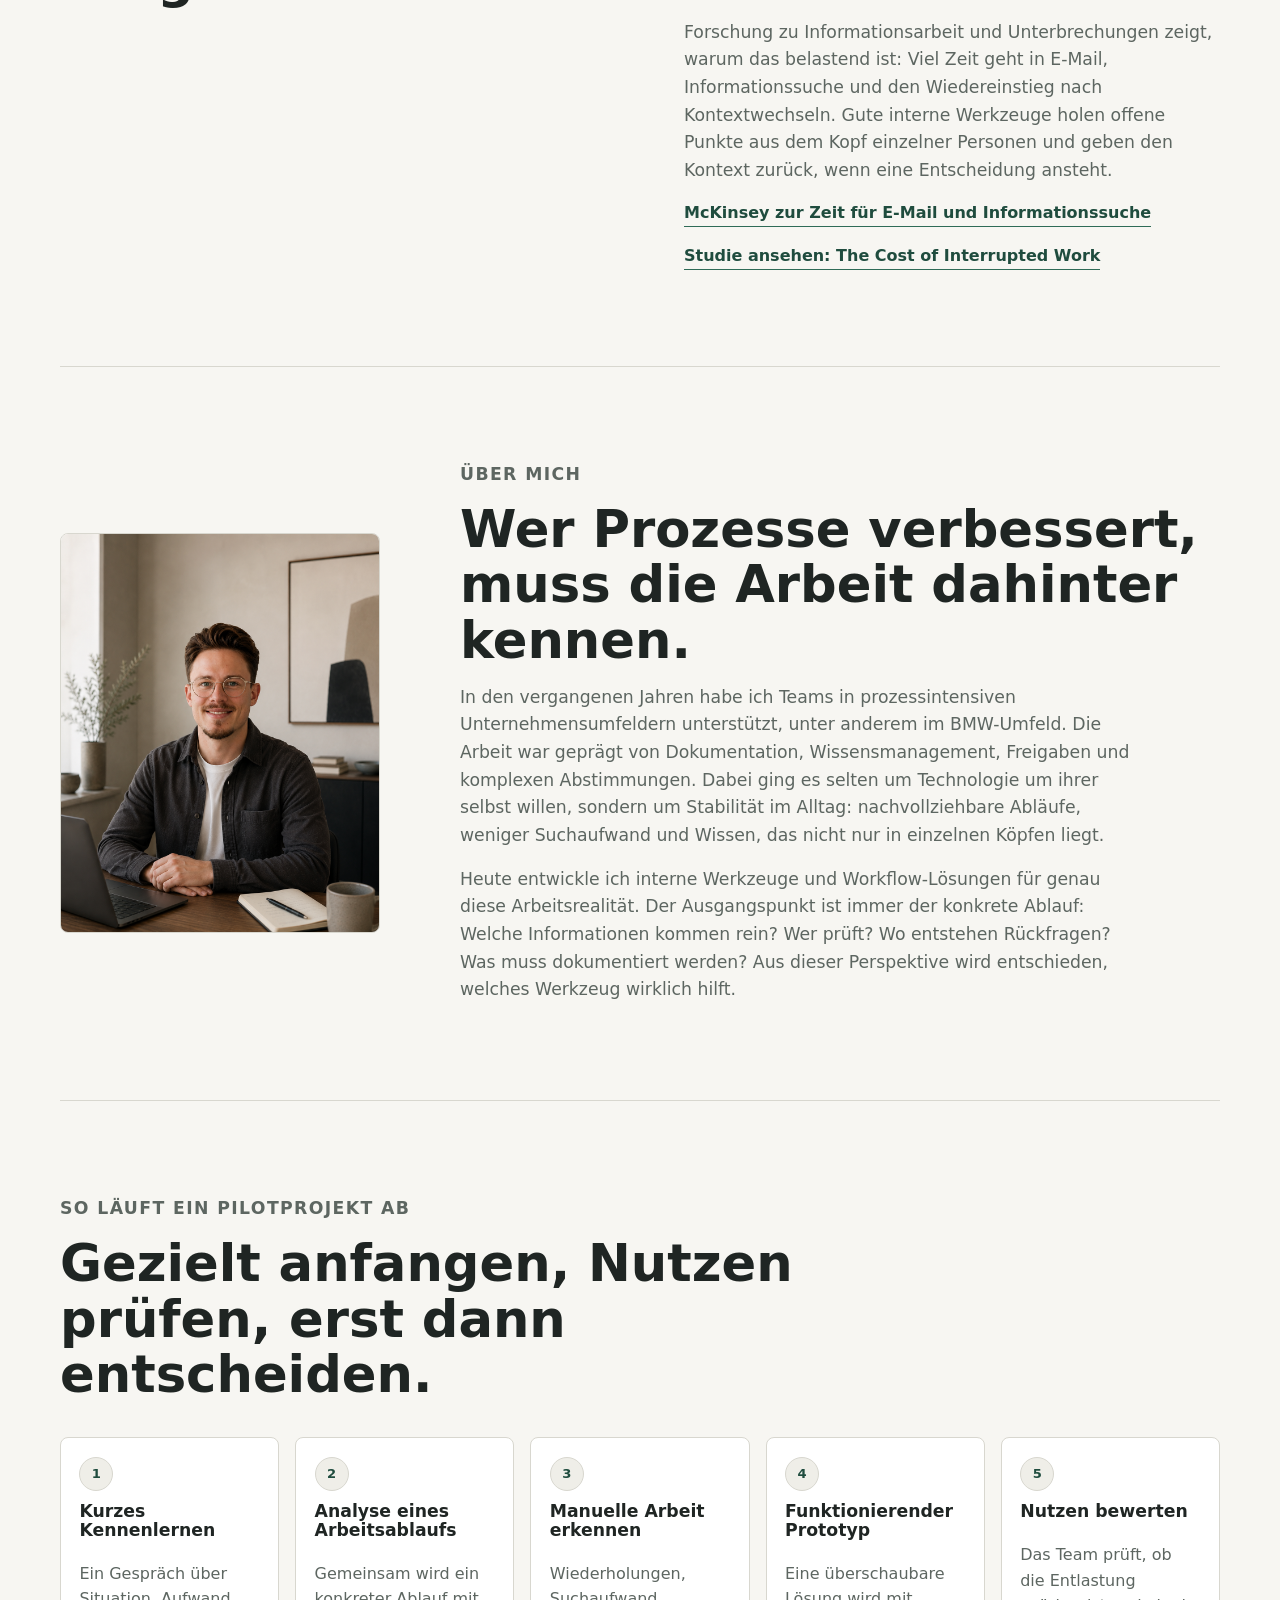
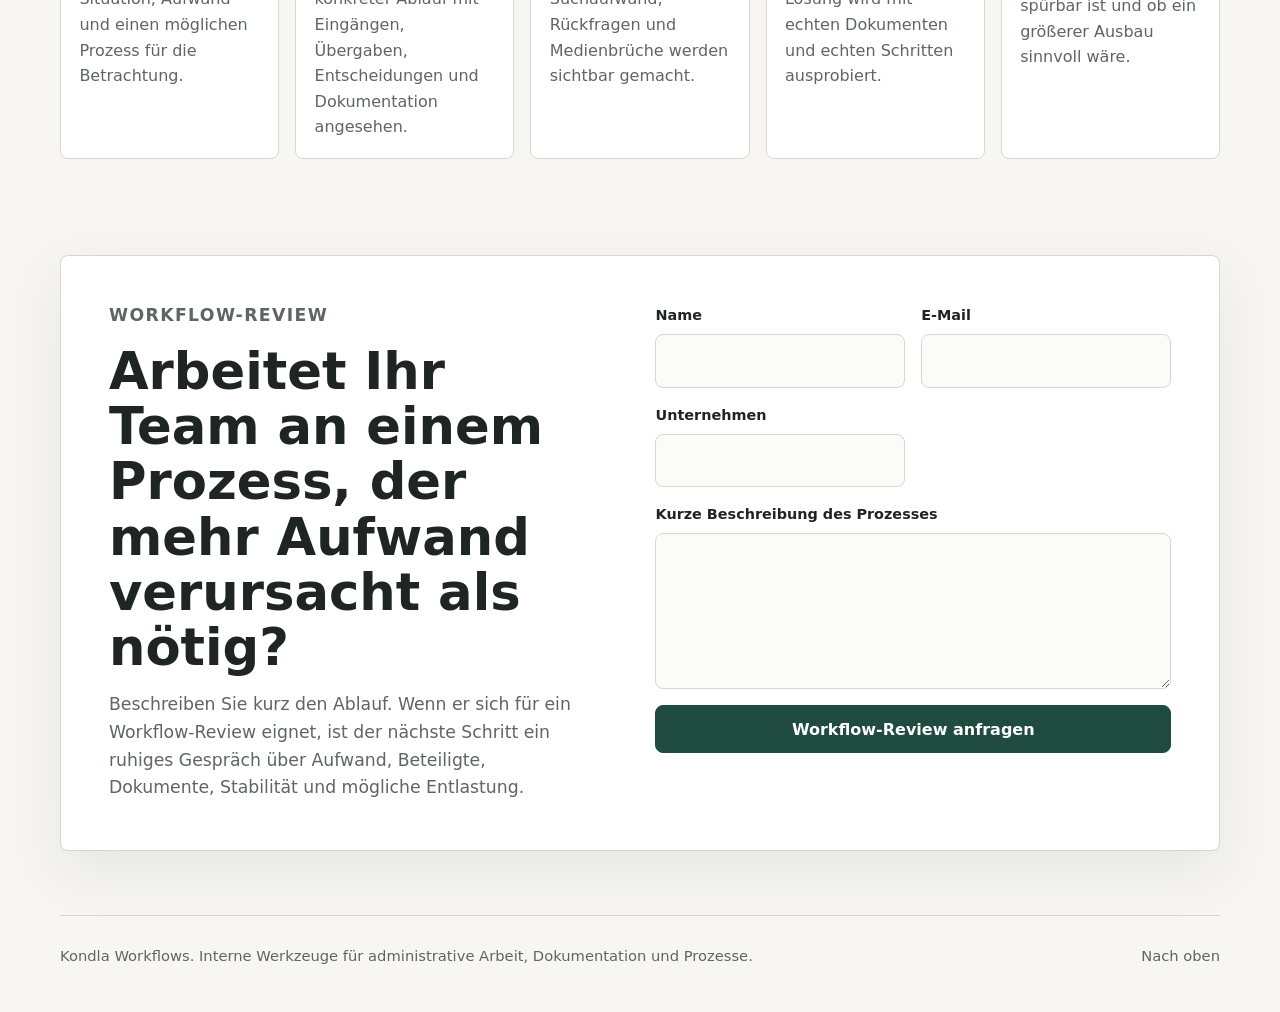
==== commit 812eafd7: "Prepare GitHub Pages deployment" ====
--- a/index.html
+++ b/index.html
@@ -24,11 +24,11 @@
         </span>
       </a>
       <nav class="navigation" aria-label="Abschnitte">
-        <a href="#signale" data-nav-section="signale">Woran merken?</a>
-        <a href="#beispiel" data-nav-section="beispiel">Ablauf</a>
+        <a href="#signale" data-nav-section="signale">Signale</a>
+        <a href="#werkzeuge" data-nav-section="werkzeuge">Werkzeuge</a>
+        <a href="#beispiel" data-nav-section="beispiel">Beispiel</a>
         <a href="#kontrolle" data-nav-section="kontrolle">Kontrolle</a>
-        <a href="#person" data-nav-section="person">Über mich</a>
-        <a href="#pilot" data-nav-section="pilot">Pilotprojekt</a>
+        <a href="#pilot" data-nav-section="pilot">Pilot</a>
       </nav>
       <a class="kopf-cta" href="#kontakt">Workflow-Review anfragen</a>
     </header>
@@ -43,9 +43,9 @@
             <span>als das Team.</span>
           </h1>
           <p class="untertitel">
-            Wenn Informationen besser fließen, braucht Arbeit weniger Abstimmung: weniger Suchzeit, weniger
-            Rückfragen, weniger manuelle Übergaben und mehr Raum für Entscheidungen, die menschliche Erfahrung
-            benötigen.
+            Viel Aufwand entsteht nicht in der Facharbeit selbst, sondern durch Kommunikation, Suche, Rückfragen und
+            Abstimmung. Ein Workflow-Review zeigt, wo Arbeit stabiler, schneller auffindbar und weniger abhängig von
+            einzelnen Personen werden kann.
           </p>
           <div class="aktionsreihe" aria-label="Handlungsoptionen">
             <a class="button button--primaer" href="#kontakt" data-hero-cta>Kurzes Workflow-Review anfragen</a>
@@ -69,33 +69,34 @@
           <h2 id="problem-titel">Wenn mehr Arbeit vor allem mehr Abstimmung erzeugt.</h2>
           <p>
             Viele Organisationen reagieren auf steigende Arbeitslast mit mehr Abstimmung, mehr Listen und mehr
-            manueller Kontrolle. Manchmal ist der bessere erste Schritt, den Informationsfluss zu ordnen.
+            manueller Kontrolle. Manchmal ist der bessere erste Schritt, Verantwortlichkeiten, Informationen und
+            nächste Schritte im Ablauf klarer sichtbar zu machen.
           </p>
         </div>
         <div class="raster raster--drei">
           <article class="karte">
             <h3>Verteilte Informationen</h3>
-            <p>Angaben liegen in E-Mails, Dokumenten, Tabellen und Systemen. Der aktuelle Stand muss gesucht werden.</p>
-          </article>
-          <article class="karte">
-            <h3>Manuelle Übergaben</h3>
-            <p>Informationen werden kopiert, weitergeleitet, nachgefragt und mehrfach in ähnlicher Form erfasst.</p>
-          </article>
-          <article class="karte">
-            <h3>Offene Punkte</h3>
-            <p>Freigaben, Rückfragen und Prüfungen laufen nebenbei mit. Nachverfolgung wird zur eigenen Aufgabe.</p>
+            <p>Angaben liegen in E-Mails, Dokumenten, Tabellen und Systemen. Der aktuelle Stand muss jedes Mal neu gesucht werden.</p>
+          </article>
+          <article class="karte">
+            <h3>Unklare Verantwortung</h3>
+            <p>Es ist bekannt, dass etwas passieren muss. Aber nicht immer ist sichtbar, wer gerade den nächsten Schritt hält.</p>
+          </article>
+          <article class="karte">
+            <h3>Rückfragen als Routine</h3>
+            <p>Freigaben, fehlende Angaben und Prüfungen werden nebenbei nachverfolgt. Koordination wird zur eigenen Aufgabe.</p>
           </article>
           <article class="karte">
             <h3>Wissensinseln</h3>
-            <p>Wichtige Details sind bei einzelnen Personen bekannt, aber nicht zuverlässig für das Team verfügbar.</p>
-          </article>
-          <article class="karte">
-            <h3>Wiederkehrende Verwaltung</h3>
-            <p>Formulare, Vorlagen, Checklisten und Statusmeldungen binden Zeit, obwohl der Ablauf gut bekannt ist.</p>
-          </article>
-          <article class="karte">
-            <h3>Abstimmung ohne Struktur</h3>
-            <p>Entscheidungen werden vorbereitet, aber Kontext, Zuständigkeit und nächster Schritt bleiben unscharf.</p>
+            <p>Wichtige Details sind bei einzelnen Personen bekannt. Bei Urlaub, Wechsel oder Wachstum wird der Ablauf instabil.</p>
+          </article>
+          <article class="karte">
+            <h3>Verwaltung statt Facharbeit</h3>
+            <p>Formulare, Vorlagen, Checklisten und Statusmeldungen binden Zeit, obwohl der fachliche Ablauf gut bekannt ist.</p>
+          </article>
+          <article class="karte">
+            <h3>E-Mail als Prozesssystem</h3>
+            <p>Das Postfach trägt Status, Verantwortung und Historie. Dadurch ist der Prozess schwer übergabefähig.</p>
           </article>
         </div>
       </section>
@@ -106,7 +107,7 @@
           <h2 id="signale-titel">Woran Sie erkennen, dass sich ein Blick auf den Prozess lohnt.</h2>
           <p>
             Oft ist nicht ein einzelnes System das Problem. Der Aufwand entsteht zwischen E-Mail, Dokumenten,
-            Zuständigkeiten und der Frage, wer gerade welchen Stand kennt.
+            Zuständigkeiten und der Frage, wer gerade welchen Stand zuverlässig kennt.
           </p>
         </div>
         <div class="raster raster--drei">
@@ -116,7 +117,7 @@
           </article>
           <article class="karte karte--signal">
             <h3>Der aktuelle Stand muss erfragt werden</h3>
-            <p>Mitarbeiter fragen regelmäßig nach, ob Unterlagen angekommen, geprüft oder freigegeben sind.</p>
+            <p>Mitarbeiter fragen regelmäßig nach, ob Unterlagen angekommen, geprüft, ergänzt oder freigegeben sind.</p>
           </article>
           <article class="karte karte--signal">
             <h3>Dokumente werden zusammengesucht</h3>
@@ -128,7 +129,7 @@
           </article>
           <article class="karte karte--signal">
             <h3>Einarbeitung dauert zu lange</h3>
-            <p>Neue Mitarbeiter brauchen viel Kontext, weil Ausnahmen, Checklisten und Entscheidungen verteilt sind.</p>
+            <p>Neue Mitarbeiter brauchen viel Kontext, weil Ausnahmen, Zuständigkeiten und Entscheidungen verteilt sind.</p>
           </article>
           <article class="karte karte--signal">
             <h3>Das Postfach wird zum Prozesssystem</h3>
@@ -137,43 +138,45 @@
         </div>
       </section>
 
-      <section class="abschnitt werkzeuge" aria-labelledby="werkzeuge-titel">
+      <section class="abschnitt werkzeuge" id="werkzeuge" aria-labelledby="werkzeuge-titel">
         <div class="zweispaltig">
           <div>
             <p class="hinweis">Was ich baue</p>
-            <h2 id="werkzeuge-titel">Werkzeuge für reale Arbeitsabläufe</h2>
+            <h2 id="werkzeuge-titel">Werkzeuge zur Strukturierung und Entlastung administrativer Abläufe</h2>
             <p>
-              Aus der Analyse entsteht nicht nur eine Empfehlung. Auf Wunsch entsteht ein funktionierender Prototyp,
-              der mit echten Dokumenten, echten Zuständigkeiten und einem konkreten Ablauf getestet werden kann.
+              Typische Entlastung entsteht nicht durch neue Systeme, sondern dadurch, dass Informationen und Abläufe
+              klarer geführt werden. Dadurch sinkt der Aufwand für Suche, Rückfragen und manuelle Abstimmung zwischen
+              E-Mail, Dokumenten und beteiligten Personen.
             </p>
             <p class="kernbotschaft">
-              Keine Plattformmigration. Keine Großprojekte. Gezielte Ergänzungen bestehender Arbeitsabläufe.
+              Keine zusätzliche Komplexität. Keine Plattformmigration zum Einstieg. Ziel ist die Reduktion von
+              Koordinationsaufwand im bestehenden Arbeitsumfeld.
             </p>
           </div>
           <div class="liste">
             <div>
               <span aria-hidden="true">01</span>
-              <p>Angaben einmal sauber erfassen, statt sie später in E-Mails und Tabellen nachzubauen.</p>
+              <p>Weniger doppelte Datenerfassung durch strukturierte Erfassung von Angaben direkt im Vorgang.</p>
             </div>
             <div>
               <span aria-hidden="true">02</span>
-              <p>Dokumente, Entwürfe und Vorlagen schneller vorbereiten, ohne die fachliche Prüfung zu überspringen.</p>
+              <p>Schnellere Erstellung und Vorbereitung von Dokumenten, Entwürfen und Vorlagen.</p>
             </div>
             <div>
               <span aria-hidden="true">03</span>
-              <p>Wichtige Informationen auffindbar machen, damit Wissen weniger an einzelne Personen gebunden ist.</p>
+              <p>Bessere Auffindbarkeit von Informationen, Dokumenten und aktuellen Bearbeitungsständen.</p>
             </div>
             <div>
               <span aria-hidden="true">04</span>
-              <p>Offene Rückfragen, Prüfungen und Freigaben sichtbar machen, bevor sie liegen bleiben.</p>
+              <p>Transparente Rückfragen und offene Punkte, die nicht im Posteingang verloren gehen.</p>
             </div>
             <div>
               <span aria-hidden="true">05</span>
-              <p>Wiederkehrende Abläufe mit Checklisten stützen, damit weniger per Gedächtnis gesteuert wird.</p>
+              <p>Unterstützung wiederkehrender Abläufe durch klare Checklisten und Standardlogik.</p>
             </div>
             <div>
               <span aria-hidden="true">06</span>
-              <p>Mehrere Beteiligte auf denselben Stand bringen, ohne dass das Postfach den Prozess tragen muss.</p>
+              <p>Einheitlicher Informationsstand für alle Beteiligten ohne manuelle Statusabstimmung.</p>
             </div>
           </div>
         </div>
@@ -244,36 +247,68 @@
             <h2 id="kontrolle-titel">Unterstützung, die nachvollziehbar bleibt.</h2>
             <p>
               Moderne Sprachmodelle und intelligente Dokumentenverarbeitung können hilfreich sein, wenn sie klar
-              begrenzt eingesetzt werden. Das Werkzeug unterstützt den Ablauf. Es trifft keine fachlichen Entscheidungen.
+              begrenzt eingesetzt werden. Das Werkzeug unterstützt den Ablauf. Es trifft keine fachlichen Entscheidungen
+              und ersetzt keine menschliche Freigabe.
             </p>
           </div>
-          <ul class="vertrauen">
-            <li>Menschliche Freigabe bleibt erhalten</li>
-            <li>Keine autonomen Entscheidungen</li>
-            <li>Nachvollziehbare Arbeitsschritte</li>
-            <li>Unterstützung bestehender Prozesse</li>
-            <li>Datenminimierung als Grundprinzip</li>
-            <li>Optionale private Bereitstellungskonzepte können geprüft werden</li>
-          </ul>
+          <div class="kontrolltafel">
+            <ul class="vertrauen">
+              <li>Menschliche Freigabe bleibt erhalten</li>
+              <li>Keine autonomen Entscheidungen</li>
+              <li>Nachvollziehbare Arbeitsschritte</li>
+              <li>Unterstützung bestehender Prozesse</li>
+              <li>Datenminimierung als Grundprinzip</li>
+              <li>Lokale, hybride oder Cloud-Bereitstellung kann geprüft werden</li>
+            </ul>
+            <div class="datenfluss" aria-label="Datenschutz und technische Umsetzung">
+              <p class="datenfluss__titel">Datenschutz & technische Umsetzung</p>
+              <div>
+                <span>Vorher</span>
+                <p>Sensible Inhalte können vor der Verarbeitung reduziert, anonymisiert oder durch Fallnummern ersetzt werden.</p>
+              </div>
+              <div>
+                <span>Verarbeitung</span>
+                <p>Nur die notwendigen Informationen werden an externe Systeme oder Sprachmodelle übergeben.</p>
+              </div>
+              <div>
+                <span>Nachher</span>
+                <p>Ergebnisse werden wieder in den ursprünglichen Vorgang zurückgeführt und bleiben prüfbar.</p>
+              </div>
+            </div>
+          </div>
         </div>
       </section>
 
       <section class="abschnitt erkenntnis" aria-labelledby="erkenntnis-titel">
         <div class="zweispaltig zweispaltig--eng">
           <div>
-            <p class="hinweis">Wissenschaftlicher Kontext</p>
-            <h2 id="erkenntnis-titel">Das Problem ist selten fehlende Sorgfalt.</h2>
+            <p class="hinweis">Warum sich ein genauer Blick lohnt</p>
+            <h2 id="erkenntnis-titel">Büroarbeit scheitert selten an fehlender Sorgfalt.</h2>
           </div>
           <div class="erkenntnis__text">
+            <div class="kontextfragen" aria-label="Typische Fragen bei fragmentierter Büroarbeit">
+              <span>Was ist der Stand?</span>
+              <span>Wer wartet worauf?</span>
+              <span>Welche Unterlage fehlt?</span>
+              <span>Was wurde schon geprüft?</span>
+            </div>
             <p>
-              Unterbrechungen, Rückfragen und Kontextwechsel gehören zu administrativer Arbeit. Forschung zu
-              unterbrochener Büroarbeit zeigt: Menschen können zwar schneller weiterarbeiten, erleben dabei aber mehr
-              Stress, Frustration, Zeitdruck und Aufwand.
+              Sie wird teuer, wenn Menschen ständig Kontext rekonstruieren müssen. Aus kurzen Rückfragen werden
+              Suchschleifen, aus E-Mails werden offene Vorgänge und aus bekannten Abläufen entsteht Arbeit, die immer
+              wieder neu zusammengesetzt werden muss.
             </p>
             <p>
-              Gute interne Werkzeuge machen deshalb nicht Menschen überflüssig. Sie reduzieren Erinnerungslast,
-              halten offene Punkte sichtbar und geben den Kontext zurück, wenn eine Entscheidung ansteht.
+              Forschung zu Informationsarbeit und Unterbrechungen zeigt, warum das belastend ist: Viel Zeit geht in
+              E-Mail, Informationssuche und den Wiedereinstieg nach Kontextwechseln. Gute interne Werkzeuge holen
+              offene Punkte aus dem Kopf einzelner Personen und geben den Kontext zurück, wenn eine Entscheidung ansteht.
             </p>
+            <a
+              href="https://www.mckinsey.com/industries/technology-media-and-telecommunications/our-insights/capturing-business-value-with-social-technologies"
+              target="_blank"
+              rel="noreferrer"
+            >
+              McKinsey zur Zeit für E-Mail und Informationssuche
+            </a>
             <a href="https://www.ics.uci.edu/~gmark/chi08-mark.pdf" target="_blank" rel="noreferrer">
               Studie ansehen: The Cost of Interrupted Work
             </a>
@@ -296,13 +331,14 @@
           <p>
             In den vergangenen Jahren habe ich Teams in prozessintensiven Unternehmensumfeldern unterstützt, unter
             anderem im BMW-Umfeld. Die Arbeit war geprägt von Dokumentation, Wissensmanagement, Freigaben und komplexen
-            Abstimmungen. Dabei ging es nicht um neue Software um ihrer selbst willen, sondern darum, Arbeitsabläufe
-            nachvollziehbarer und weniger aufwendig zu gestalten.
-          </p>
-          <p>
-            Heute entwickle ich interne Werkzeuge und Workflow-Lösungen für genau diese Arbeit. Der Ausgangspunkt
-            ist immer der konkrete Ablauf: Welche Informationen kommen rein? Wer prüft? Wo entstehen Rückfragen? Was
-            muss dokumentiert werden? Aus dieser Perspektive wird entschieden, welches Werkzeug wirklich hilft.
+            Abstimmungen. Dabei ging es selten um Technologie um ihrer selbst willen, sondern um Stabilität im Alltag:
+            nachvollziehbare Abläufe, weniger Suchaufwand und Wissen, das nicht nur in einzelnen Köpfen liegt.
+          </p>
+          <p>
+            Heute entwickle ich interne Werkzeuge und Workflow-Lösungen für genau diese Arbeitsrealität. Der
+            Ausgangspunkt ist immer der konkrete Ablauf: Welche Informationen kommen rein? Wer prüft? Wo entstehen
+            Rückfragen? Was muss dokumentiert werden? Aus dieser Perspektive wird entschieden, welches Werkzeug
+            wirklich hilft.
           </p>
         </div>
       </section>
@@ -336,7 +372,7 @@
           <article>
             <span>5</span>
             <h3>Nutzen bewerten</h3>
-            <p>Das Team prüft, ob die Entlastung spürbar ist und ob sich der nächste Schritt lohnt.</p>
+            <p>Das Team prüft, ob die Entlastung spürbar ist und ob ein größerer Ausbau sinnvoll wäre.</p>
           </article>
         </div>
       </section>
@@ -347,7 +383,7 @@
           <h2 id="kontakt-titel">Arbeitet Ihr Team an einem Prozess, der mehr Aufwand verursacht als nötig?</h2>
           <p>
             Beschreiben Sie kurz den Ablauf. Wenn er sich für ein Workflow-Review eignet, ist der nächste Schritt ein
-            ruhiges Gespräch über Aufwand, Beteiligte, Dokumente und mögliche Entlastung.
+            ruhiges Gespräch über Aufwand, Beteiligte, Dokumente, Stabilität und mögliche Entlastung.
           </p>
         </div>
         <form class="formular" name="workflow-review" method="post" data-netlify="true">
@@ -397,11 +433,12 @@
 
       const updateActiveSection = () => {
         const headerOffset = document.querySelector(".seitenkopf")?.offsetHeight || 0;
-        const marker = headerOffset + 24;
+        const marker = headerOffset + Math.min(260, window.innerHeight * 0.38);
         let activeId = "";
 
         sections.forEach((section) => {
-          if (section.getBoundingClientRect().top <= marker) {
+          const bounds = section.getBoundingClientRect();
+          if (bounds.top <= marker && bounds.bottom > headerOffset + 24) {
             activeId = section.id;
           }
         });
--- a/styles.css
+++ b/styles.css
@@ -330,6 +330,7 @@
 .abschnitt {
   padding: 96px 0;
   border-top: 1px solid var(--linie);
+  scroll-margin-top: 92px;
 }
 
 .abschnitt__kopf {
@@ -503,6 +504,11 @@
 
 .zweispaltig--eng {
   grid-template-columns: minmax(0, 0.9fr) minmax(320px, 0.9fr);
+}
+
+.kontrolltafel {
+  display: grid;
+  gap: 1rem;
 }
 
 .vertrauen {
@@ -532,9 +538,70 @@
   content: "";
 }
 
+.datenfluss {
+  display: grid;
+  gap: 0;
+  border: 1px solid var(--linie);
+  border-radius: var(--radius);
+  background: #f1f0eb;
+  overflow: hidden;
+}
+
+.datenfluss__titel {
+  border-bottom: 1px solid var(--linie);
+  padding: 0.9rem 1rem;
+  color: var(--text);
+  font-size: 0.82rem;
+  font-weight: 700;
+  letter-spacing: 0.08em;
+  text-transform: uppercase;
+}
+
+.datenfluss div {
+  display: grid;
+  grid-template-columns: 110px minmax(0, 1fr);
+  gap: 1rem;
+  border-bottom: 1px solid var(--linie);
+  padding: 0.95rem 1rem;
+  background: var(--flaeche);
+}
+
+.datenfluss div:last-child {
+  border-bottom: 0;
+}
+
+.datenfluss span {
+  color: var(--akzent-dunkel);
+  font-size: 0.8rem;
+  font-weight: 800;
+}
+
+.datenfluss p {
+  color: var(--text-weich);
+  font-size: 0.92rem;
+}
+
 .erkenntnis__text {
   display: grid;
   gap: 1rem;
+}
+
+.kontextfragen {
+  display: grid;
+  grid-template-columns: repeat(2, minmax(0, 1fr));
+  gap: 0.65rem;
+  margin-bottom: 0.3rem;
+}
+
+.kontextfragen span {
+  border: 1px solid rgba(138, 95, 71, 0.28);
+  border-radius: 6px;
+  padding: 0.72rem 0.8rem;
+  background: #f6f1ed;
+  color: var(--text);
+  font-size: 0.9rem;
+  font-weight: 650;
+  line-height: 1.25;
 }
 
 .erkenntnis__text a {
@@ -599,6 +666,7 @@
   padding: clamp(1.4rem, 4vw, 3rem);
   background: var(--flaeche);
   box-shadow: var(--schatten);
+  scroll-margin-top: 92px;
 }
 
 .kontakt__text {
@@ -746,9 +814,15 @@
   }
 
   .raster--drei,
+  .kontextfragen,
   .schritte,
   .formular {
     grid-template-columns: 1fr;
+  }
+
+  .datenfluss div {
+    grid-template-columns: 1fr;
+    gap: 0.35rem;
   }
 
   .prozess {
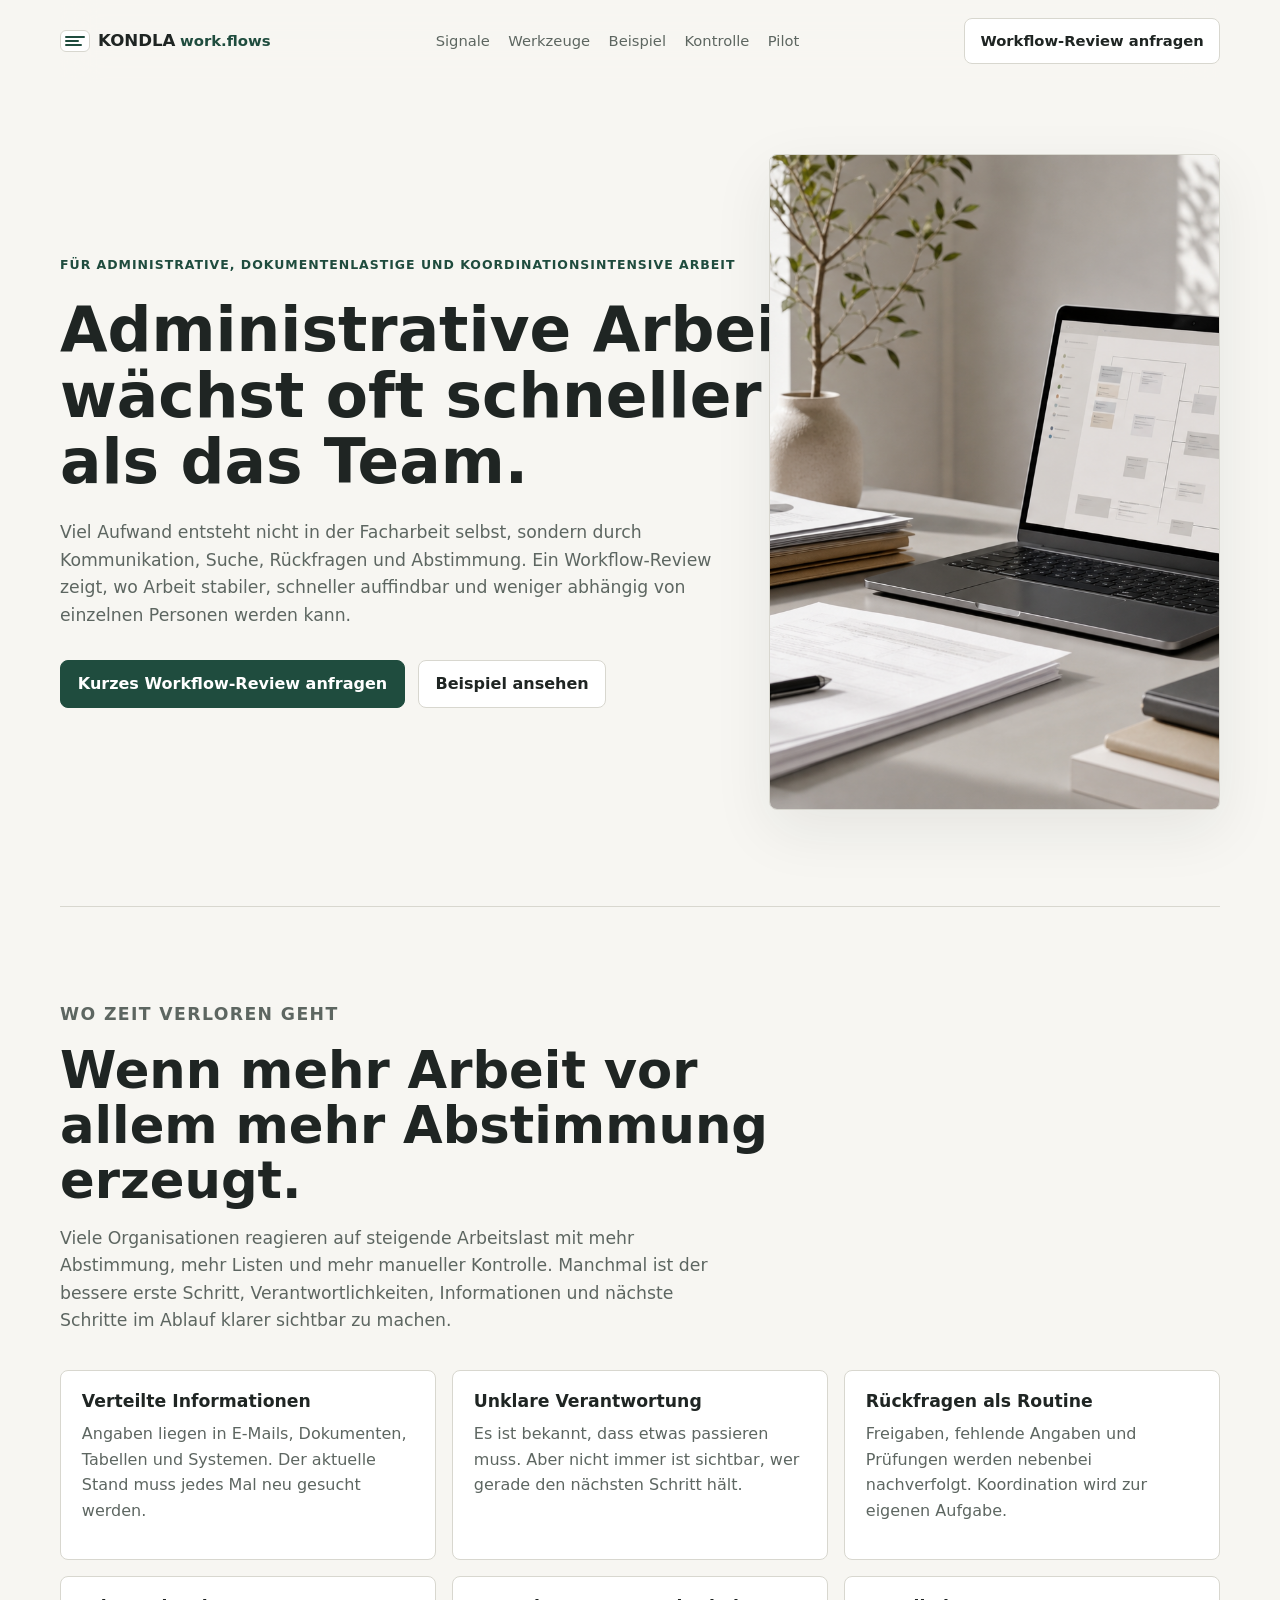
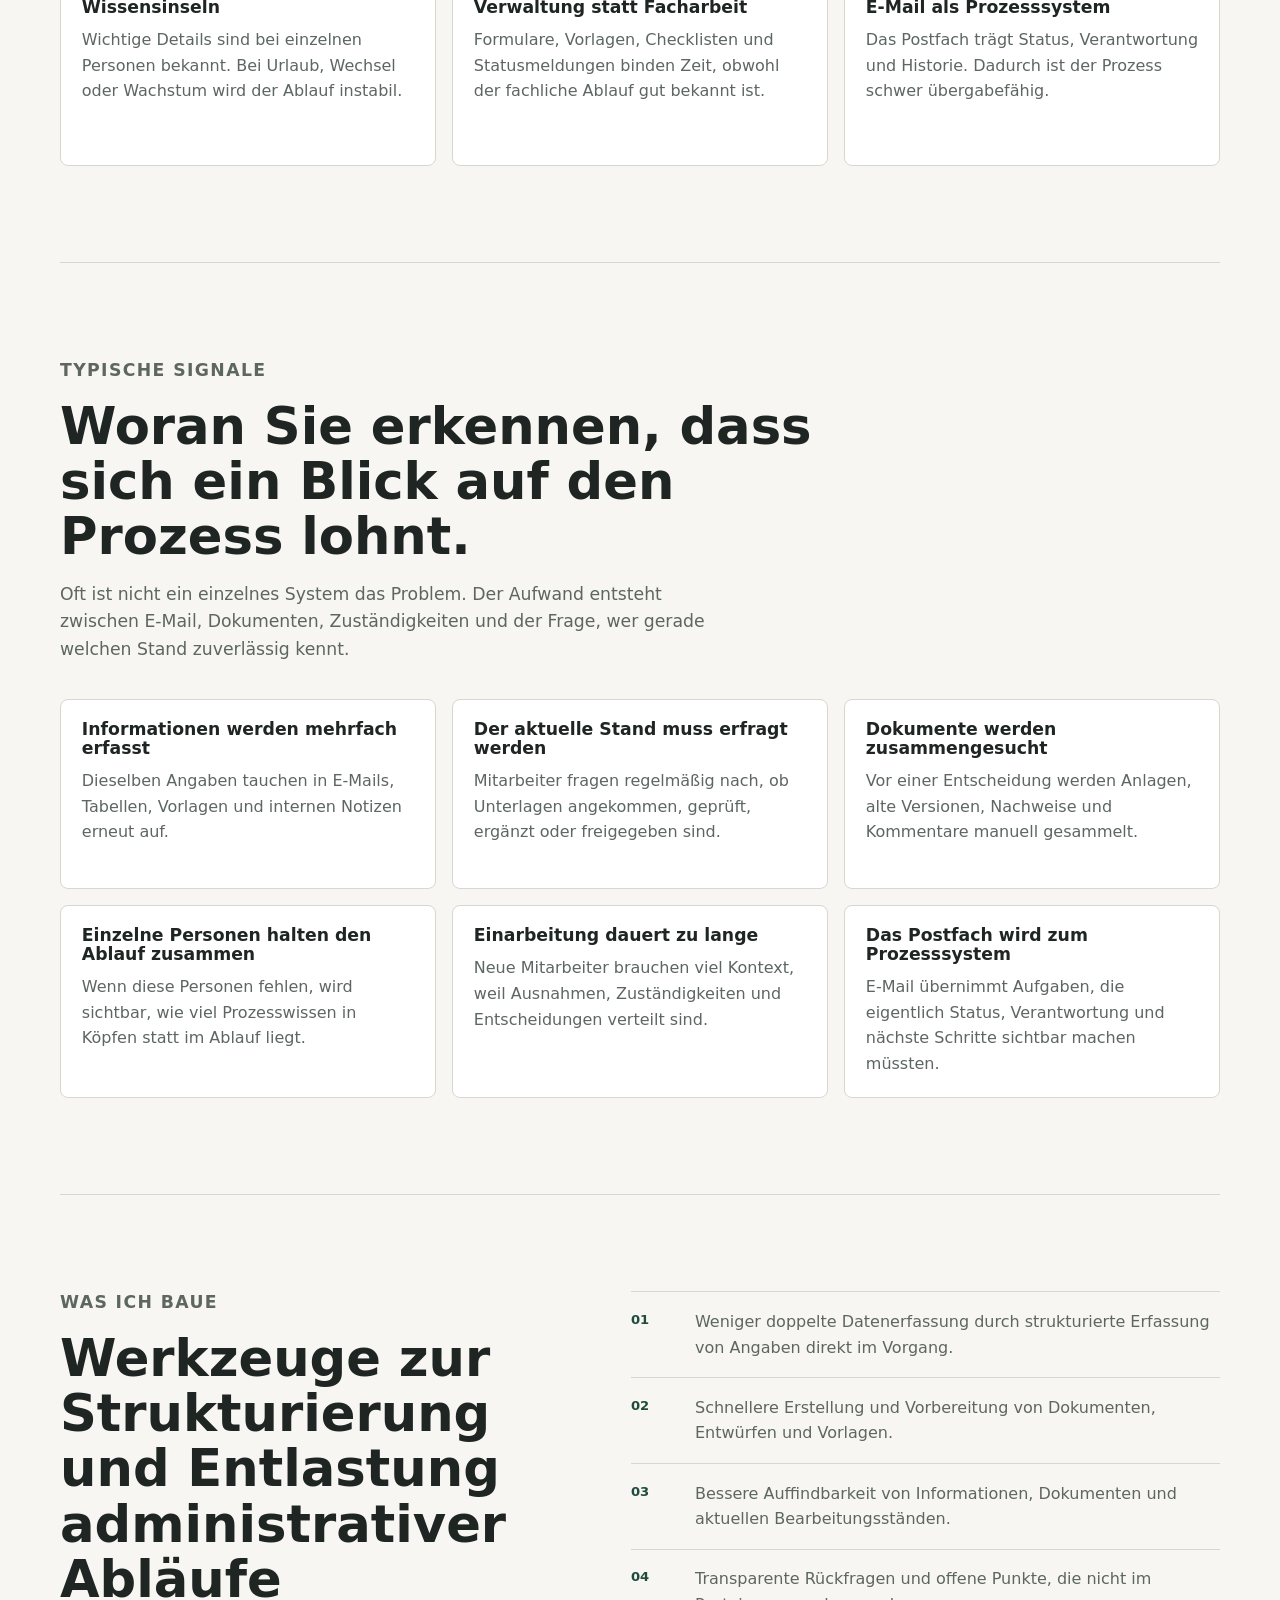
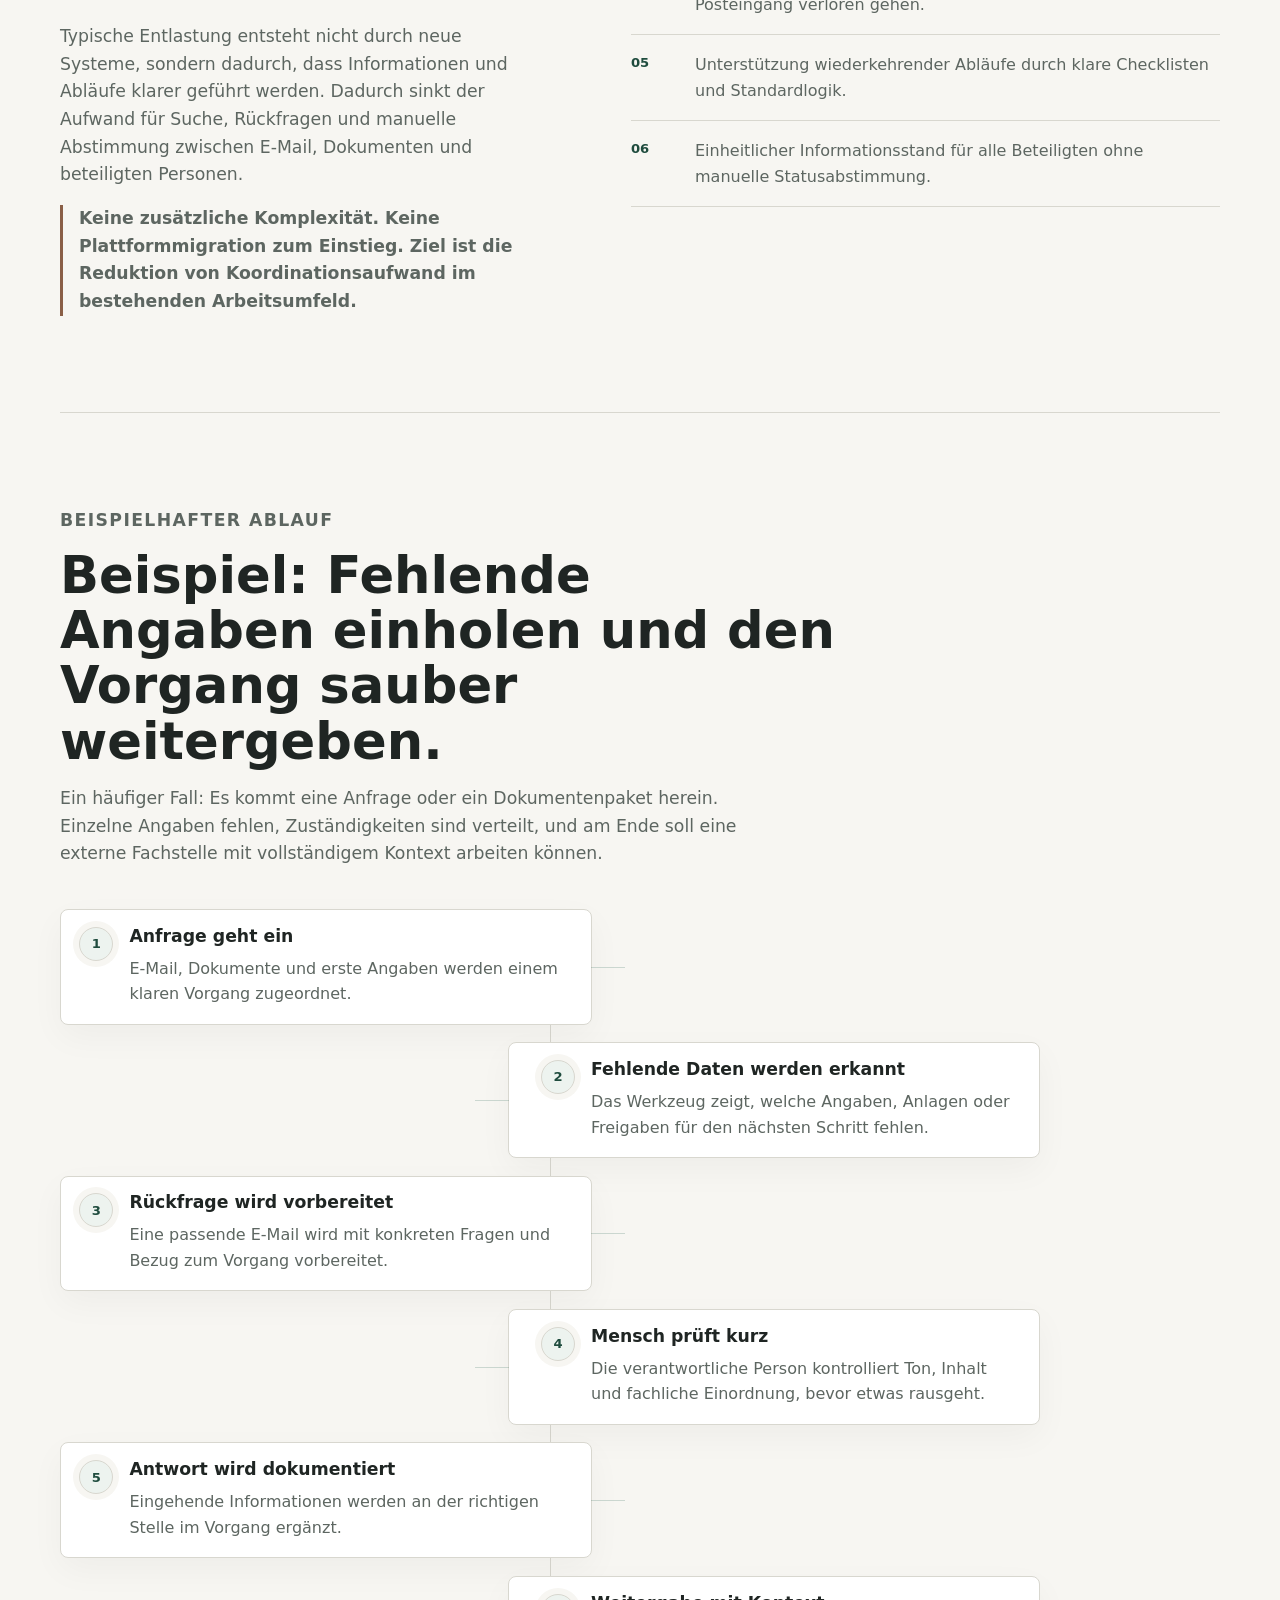
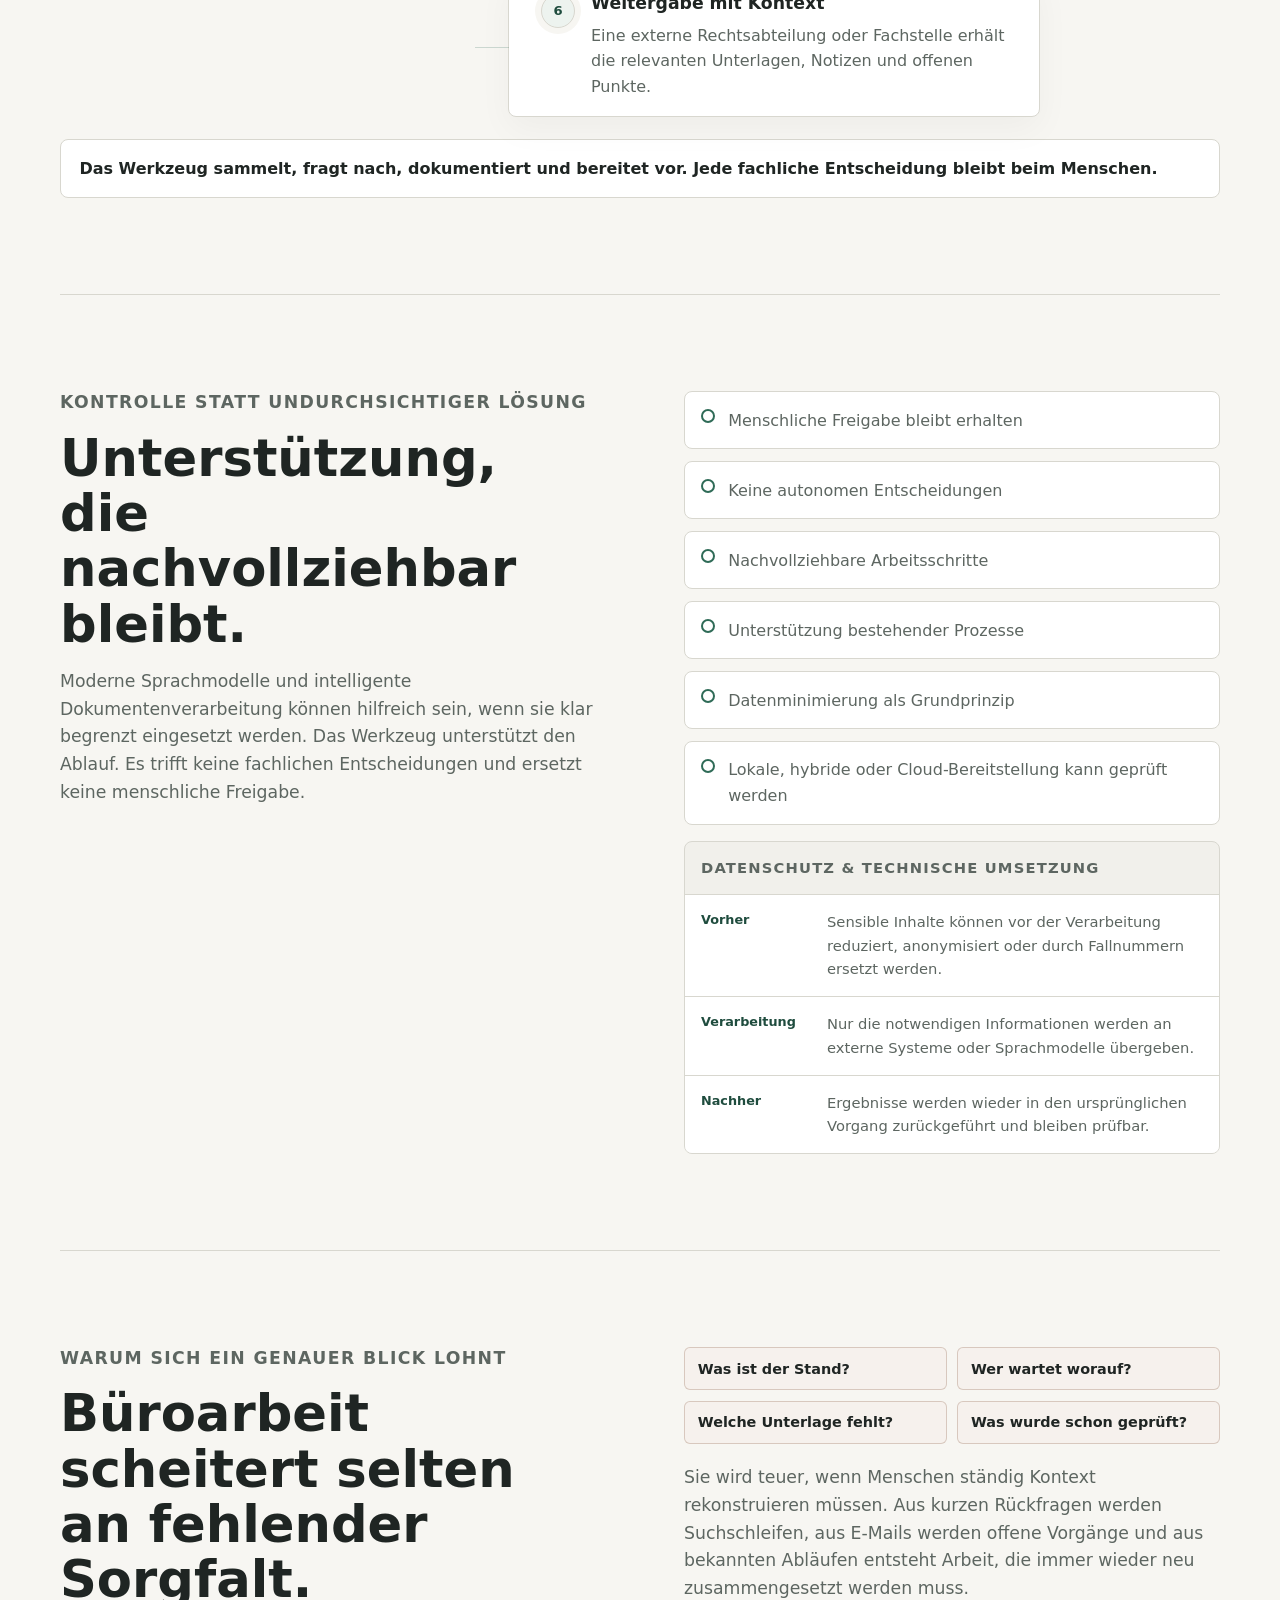
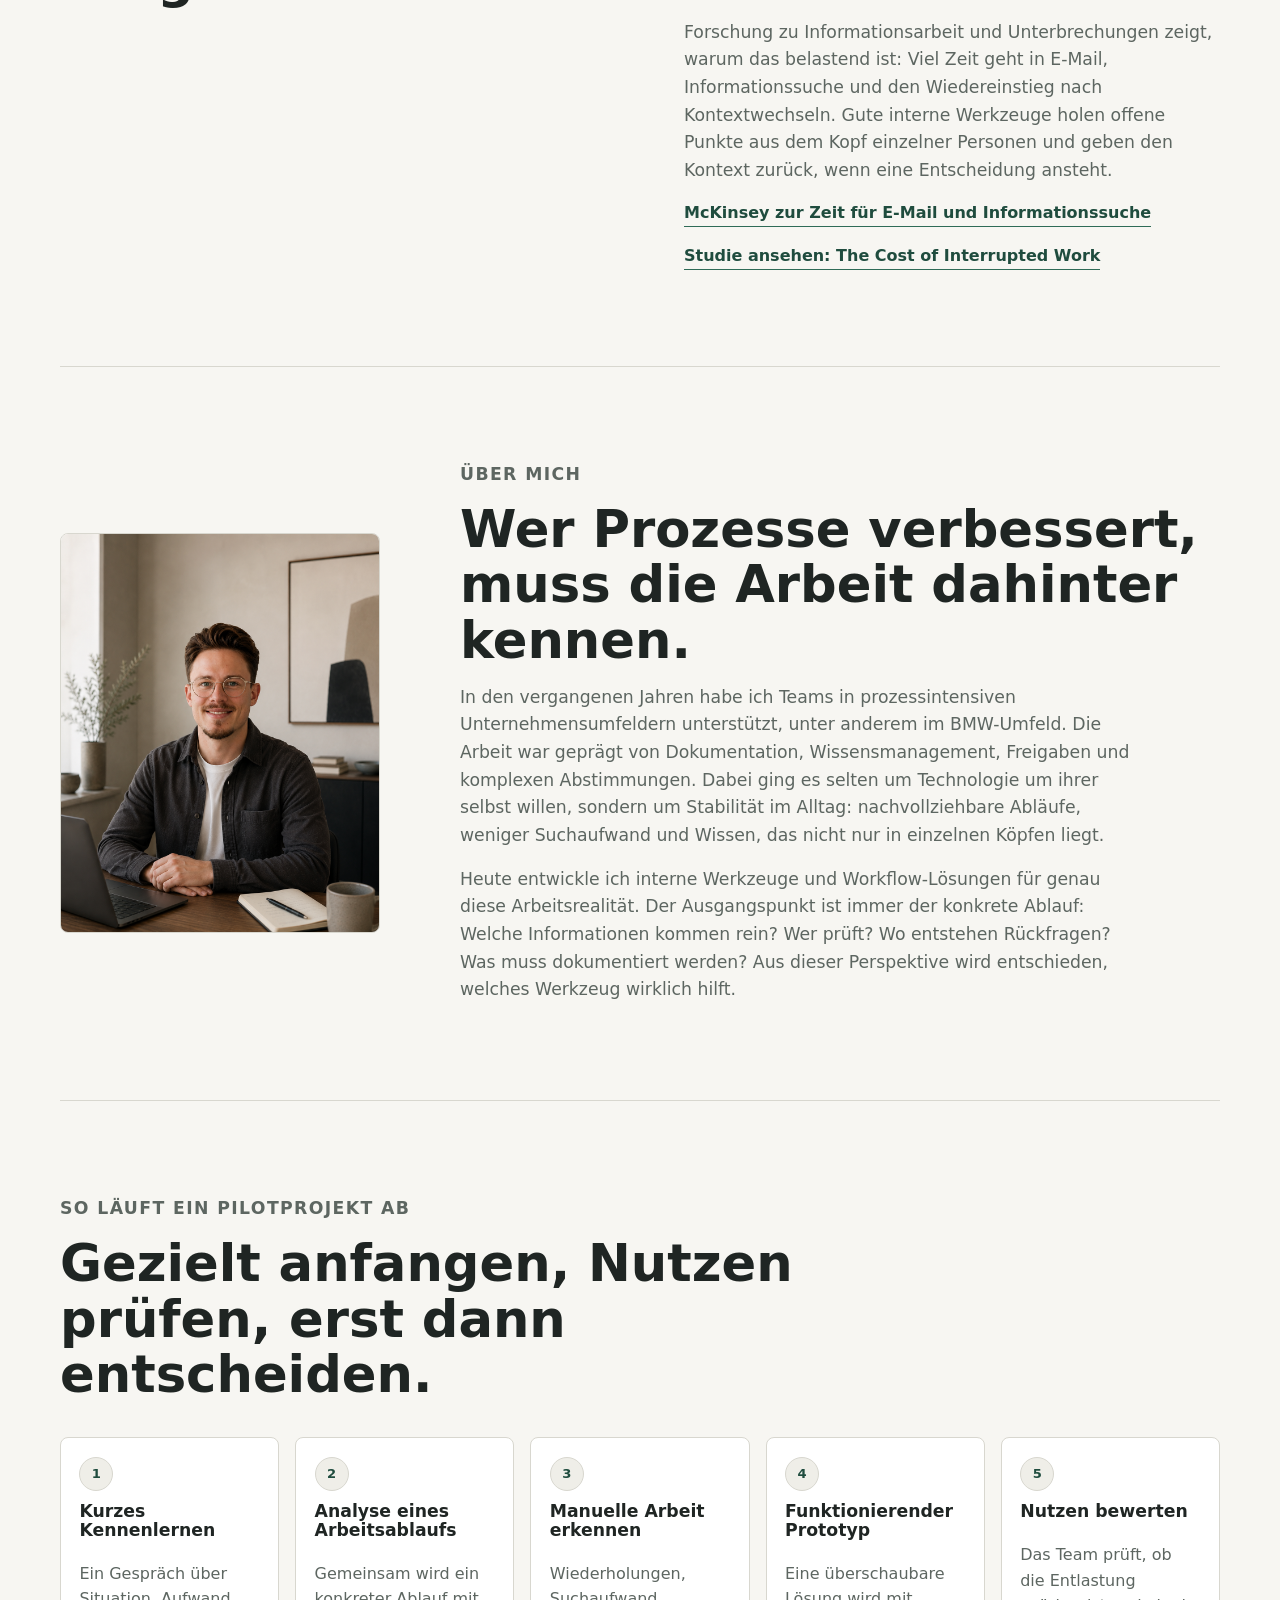
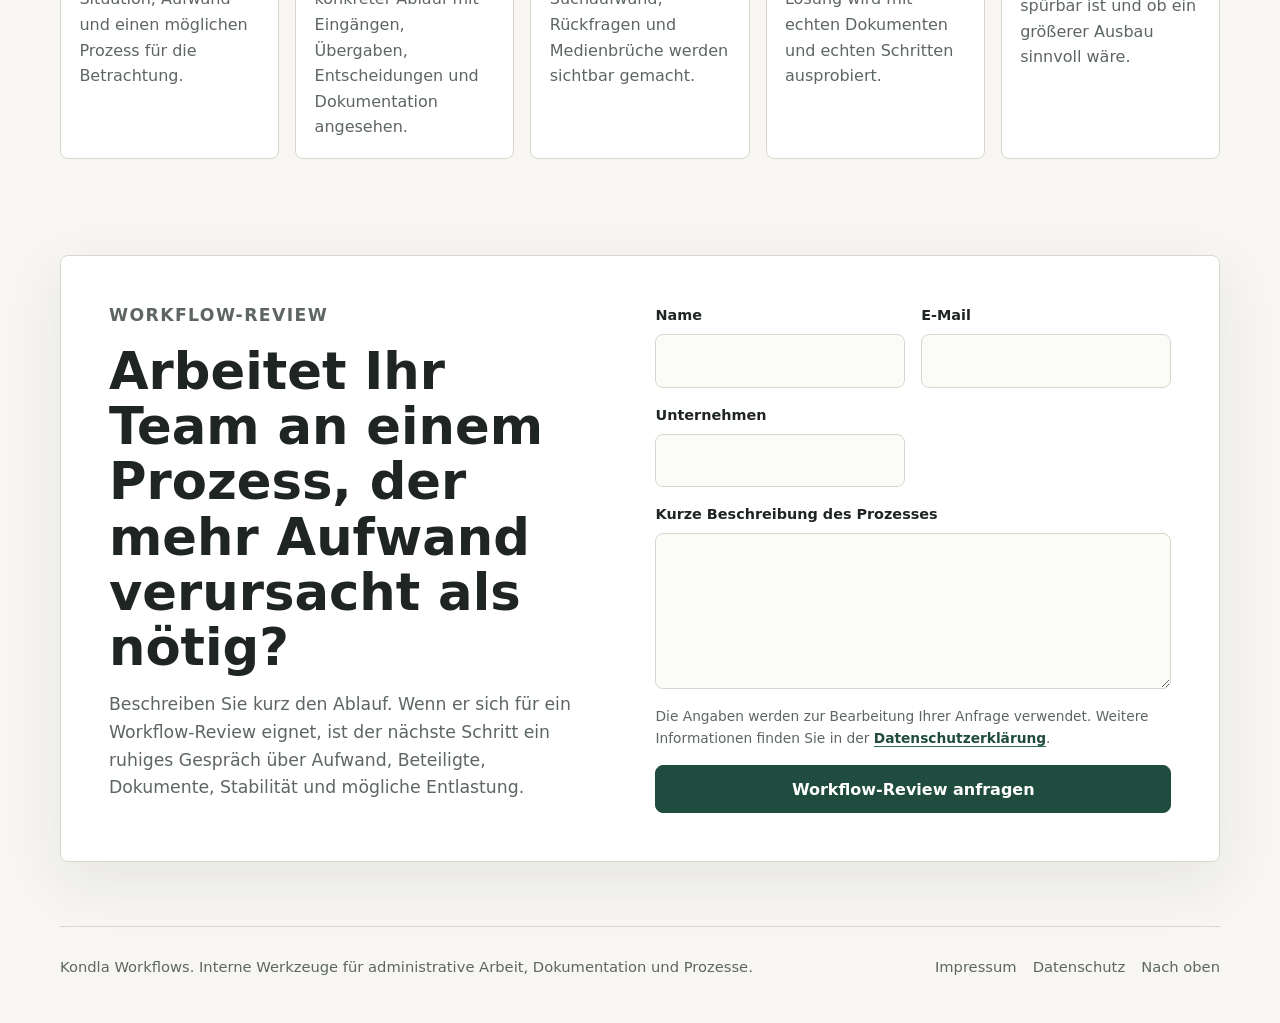
==== commit 76a442e4: "Add legal pages and mail contact form" ====
--- a/index.html
+++ b/index.html
@@ -19,7 +19,7 @@
           <span></span>
         </span>
         <span class="marke__text">
-          <strong>Kondla</strong>
+          <strong>KONDLA</strong>
           <span>work.flows</span>
         </span>
       </a>
@@ -386,8 +386,7 @@
             ruhiges Gespräch über Aufwand, Beteiligte, Dokumente, Stabilität und mögliche Entlastung.
           </p>
         </div>
-        <form class="formular" name="workflow-review" method="post" data-netlify="true">
-          <input type="hidden" name="form-name" value="workflow-review" />
+        <form class="formular" id="workflow-form">
           <div class="formular__feld">
             <label for="name">Name</label>
             <input id="name" name="name" type="text" autocomplete="name" required />
@@ -404,6 +403,10 @@
             <label for="prozess">Kurze Beschreibung des Prozesses</label>
             <textarea id="prozess" name="prozess" rows="5" required></textarea>
           </div>
+          <p class="formular__hinweis">
+            Die Angaben werden zur Bearbeitung Ihrer Anfrage verwendet. Weitere Informationen finden Sie in der
+            <a href="datenschutz.html">Datenschutzerklärung</a>.
+          </p>
           <button class="button button--primaer formular__button" type="submit">Workflow-Review anfragen</button>
         </form>
       </section>
@@ -411,7 +414,11 @@
 
     <footer class="fuss">
       <p>Kondla Workflows. Interne Werkzeuge für administrative Arbeit, Dokumentation und Prozesse.</p>
-      <a href="#oben">Nach oben</a>
+      <div class="fuss__links">
+        <a href="impressum.html">Impressum</a>
+        <a href="datenschutz.html">Datenschutz</a>
+        <a href="#oben">Nach oben</a>
+      </div>
     </footer>
     <script>
       const navLinks = Array.from(document.querySelectorAll("[data-nav-section]"));
@@ -484,6 +491,29 @@
         updateHeaderCta();
       }
 
+      const workflowForm = document.querySelector("#workflow-form");
+
+      if (workflowForm) {
+        workflowForm.addEventListener("submit", (event) => {
+          event.preventDefault();
+
+          const formData = new FormData(workflowForm);
+          const subject = "Workflow-Review Anfrage";
+          const body = [
+            "Workflow-Review Anfrage",
+            "",
+            `Name: ${formData.get("name") || ""}`,
+            `E-Mail: ${formData.get("email") || ""}`,
+            `Unternehmen: ${formData.get("unternehmen") || ""}`,
+            "",
+            "Kurze Beschreibung des Prozesses:",
+            formData.get("prozess") || ""
+          ].join("\n");
+
+          window.location.href = `mailto:robert@kondla.at?subject=${encodeURIComponent(subject)}&body=${encodeURIComponent(body)}`;
+        });
+      }
+
     </script>
   </body>
 </html>
--- a/styles.css
+++ b/styles.css
@@ -686,8 +686,20 @@
 }
 
 .formular__feld--voll,
+.formular__hinweis,
 .formular__button {
   grid-column: 1 / -1;
+}
+
+.formular__hinweis {
+  color: var(--text-weich);
+  font-size: 0.86rem;
+}
+
+.formular__hinweis a {
+  border-bottom: 1px solid var(--akzent);
+  color: var(--akzent-dunkel);
+  font-weight: 650;
 }
 
 label {
@@ -734,6 +746,59 @@
   font-size: 0.92rem;
 }
 
+.fuss__links {
+  display: flex;
+  flex-wrap: wrap;
+  gap: 1rem;
+  justify-content: flex-end;
+}
+
+.recht {
+  width: min(840px, calc(100% - 40px));
+  margin: 0 auto;
+  padding: 72px 0 96px;
+}
+
+.recht__kopf,
+.recht__block {
+  display: grid;
+  gap: 1rem;
+}
+
+.recht__kopf {
+  margin-bottom: 3rem;
+}
+
+.recht__block {
+  border-top: 1px solid var(--linie);
+  padding: 2rem 0;
+}
+
+.recht h1 {
+  white-space: normal;
+}
+
+.recht h2 {
+  font-size: clamp(1.5rem, 3vw, 2.25rem);
+}
+
+.recht ul {
+  margin: 0;
+  padding-left: 1.2rem;
+  color: var(--text-weich);
+}
+
+.recht p,
+.recht li {
+  color: var(--text-weich);
+}
+
+.recht a {
+  border-bottom: 1px solid var(--akzent);
+  color: var(--akzent-dunkel);
+  font-weight: 650;
+}
+
 @media (max-width: 980px) {
   .held,
   .zweispaltig,
@@ -861,4 +926,8 @@
   .fuss {
     flex-direction: column;
   }
-}
+
+  .fuss__links {
+    justify-content: flex-start;
+  }
+}
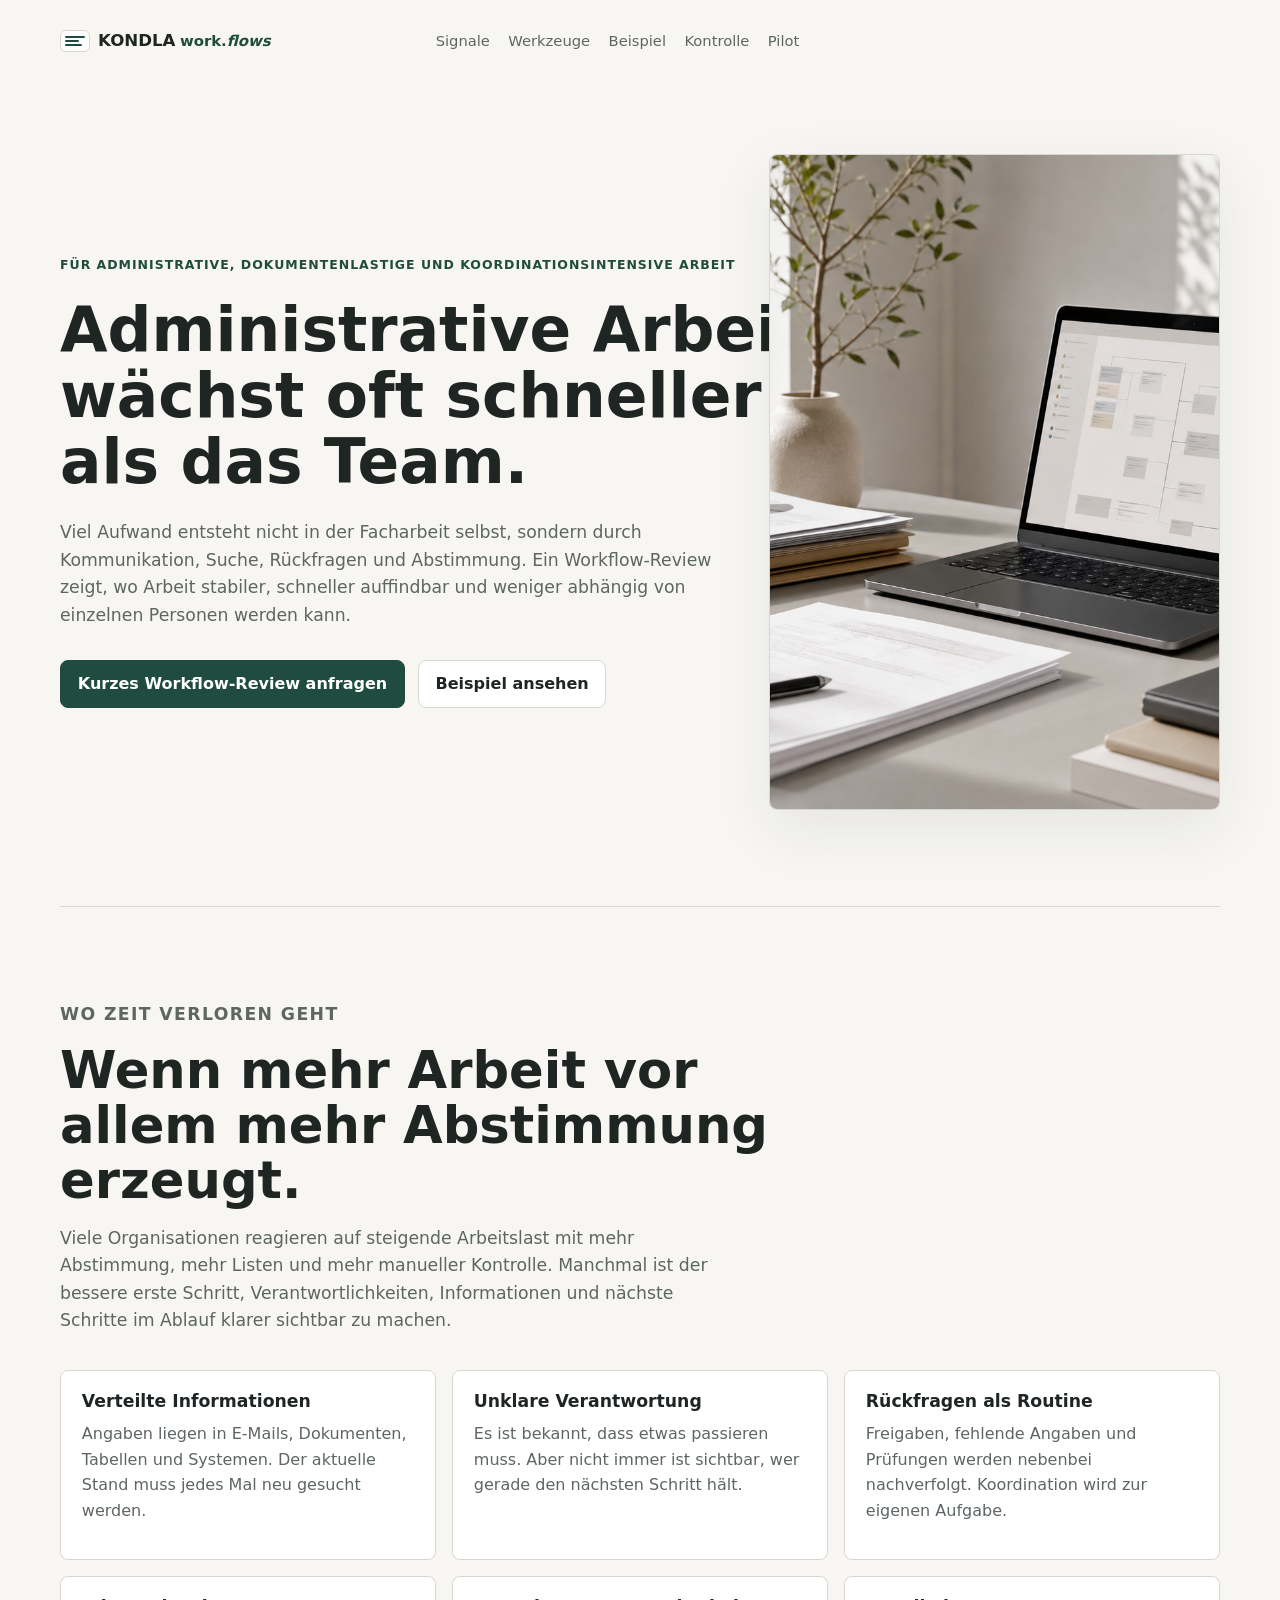
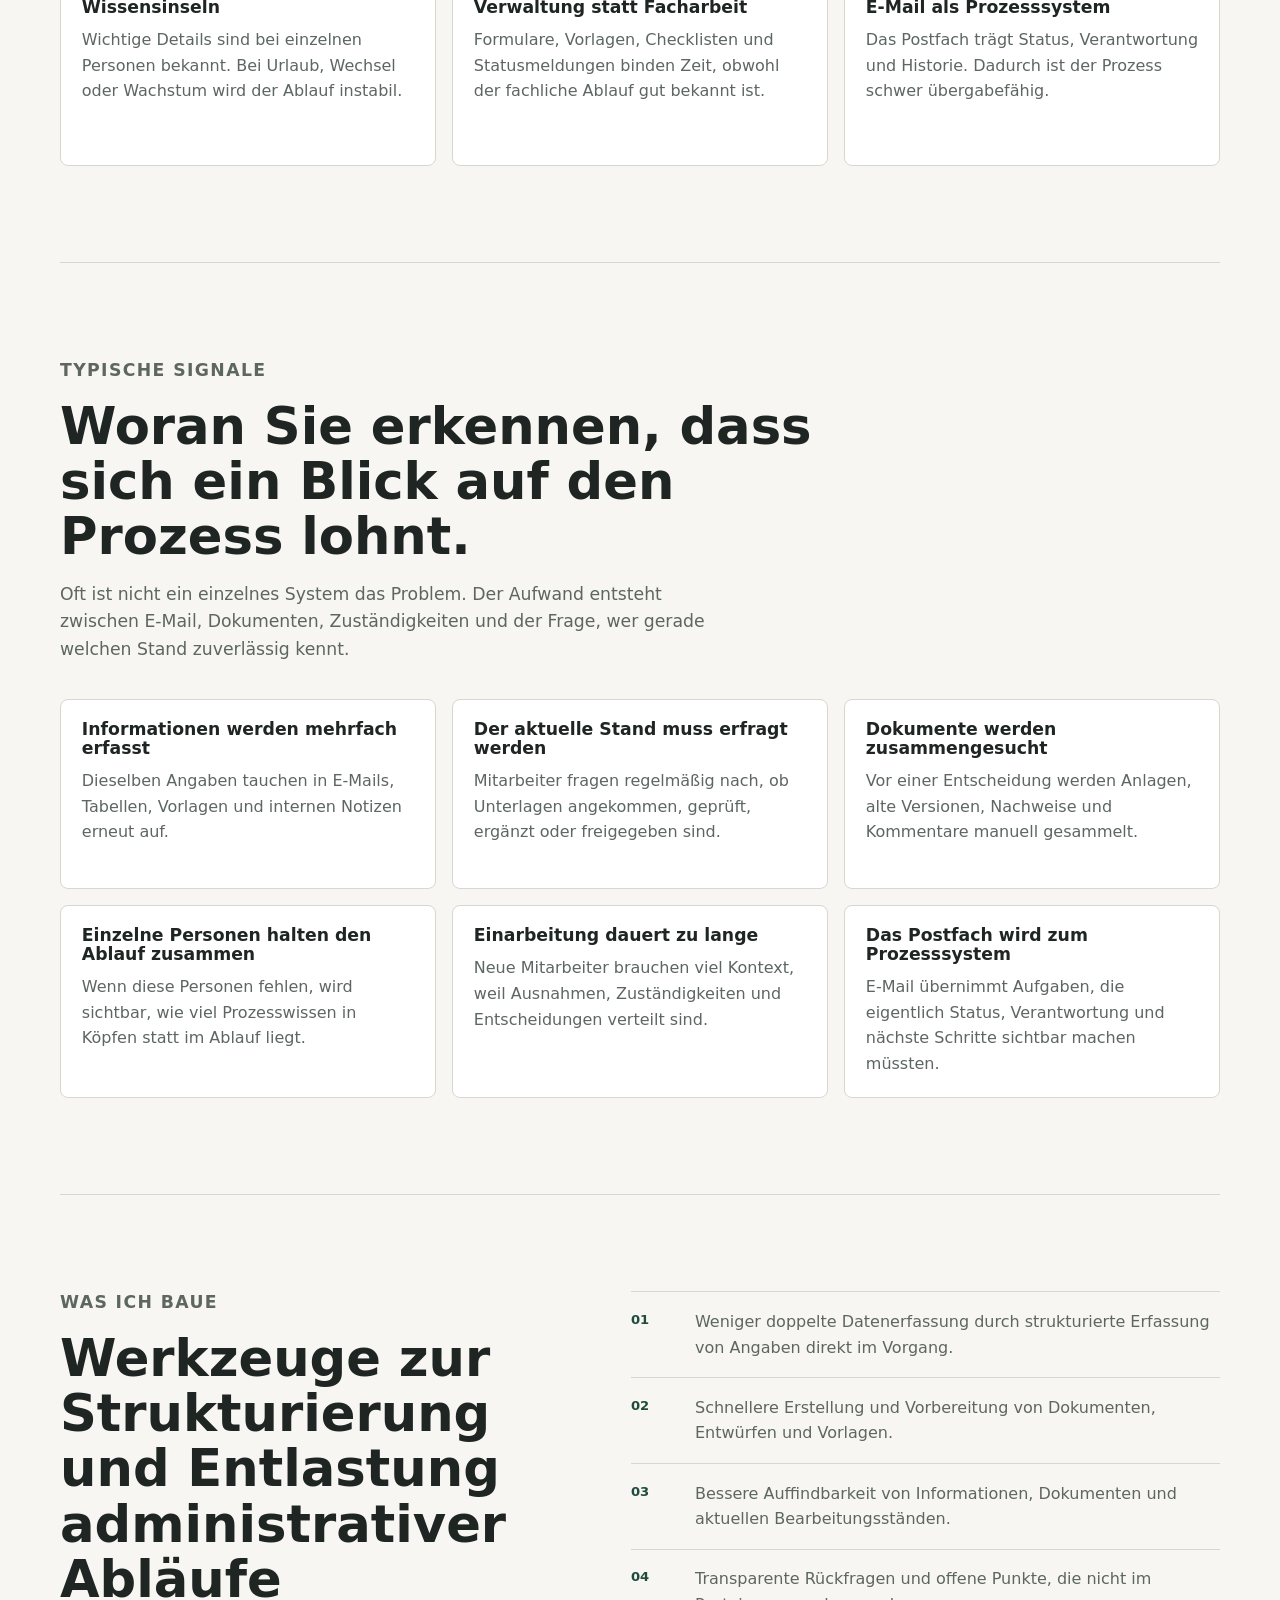
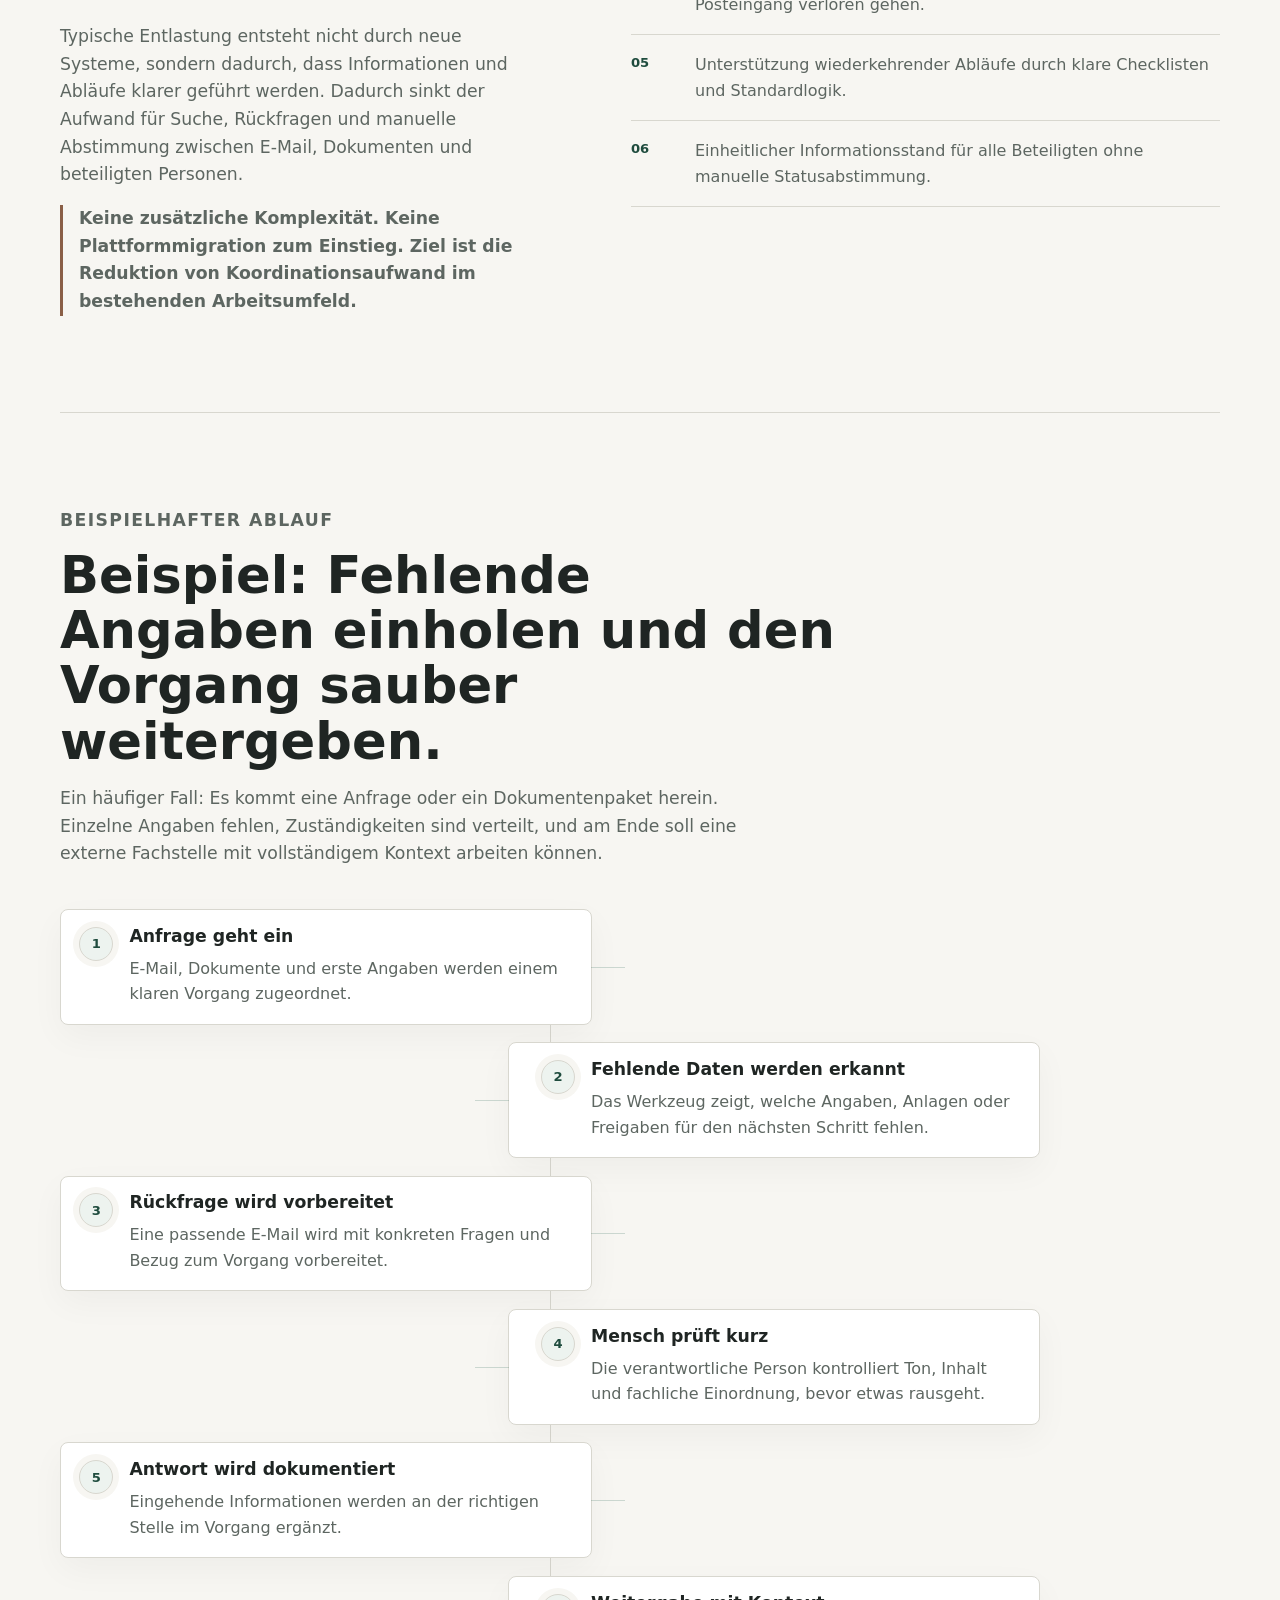
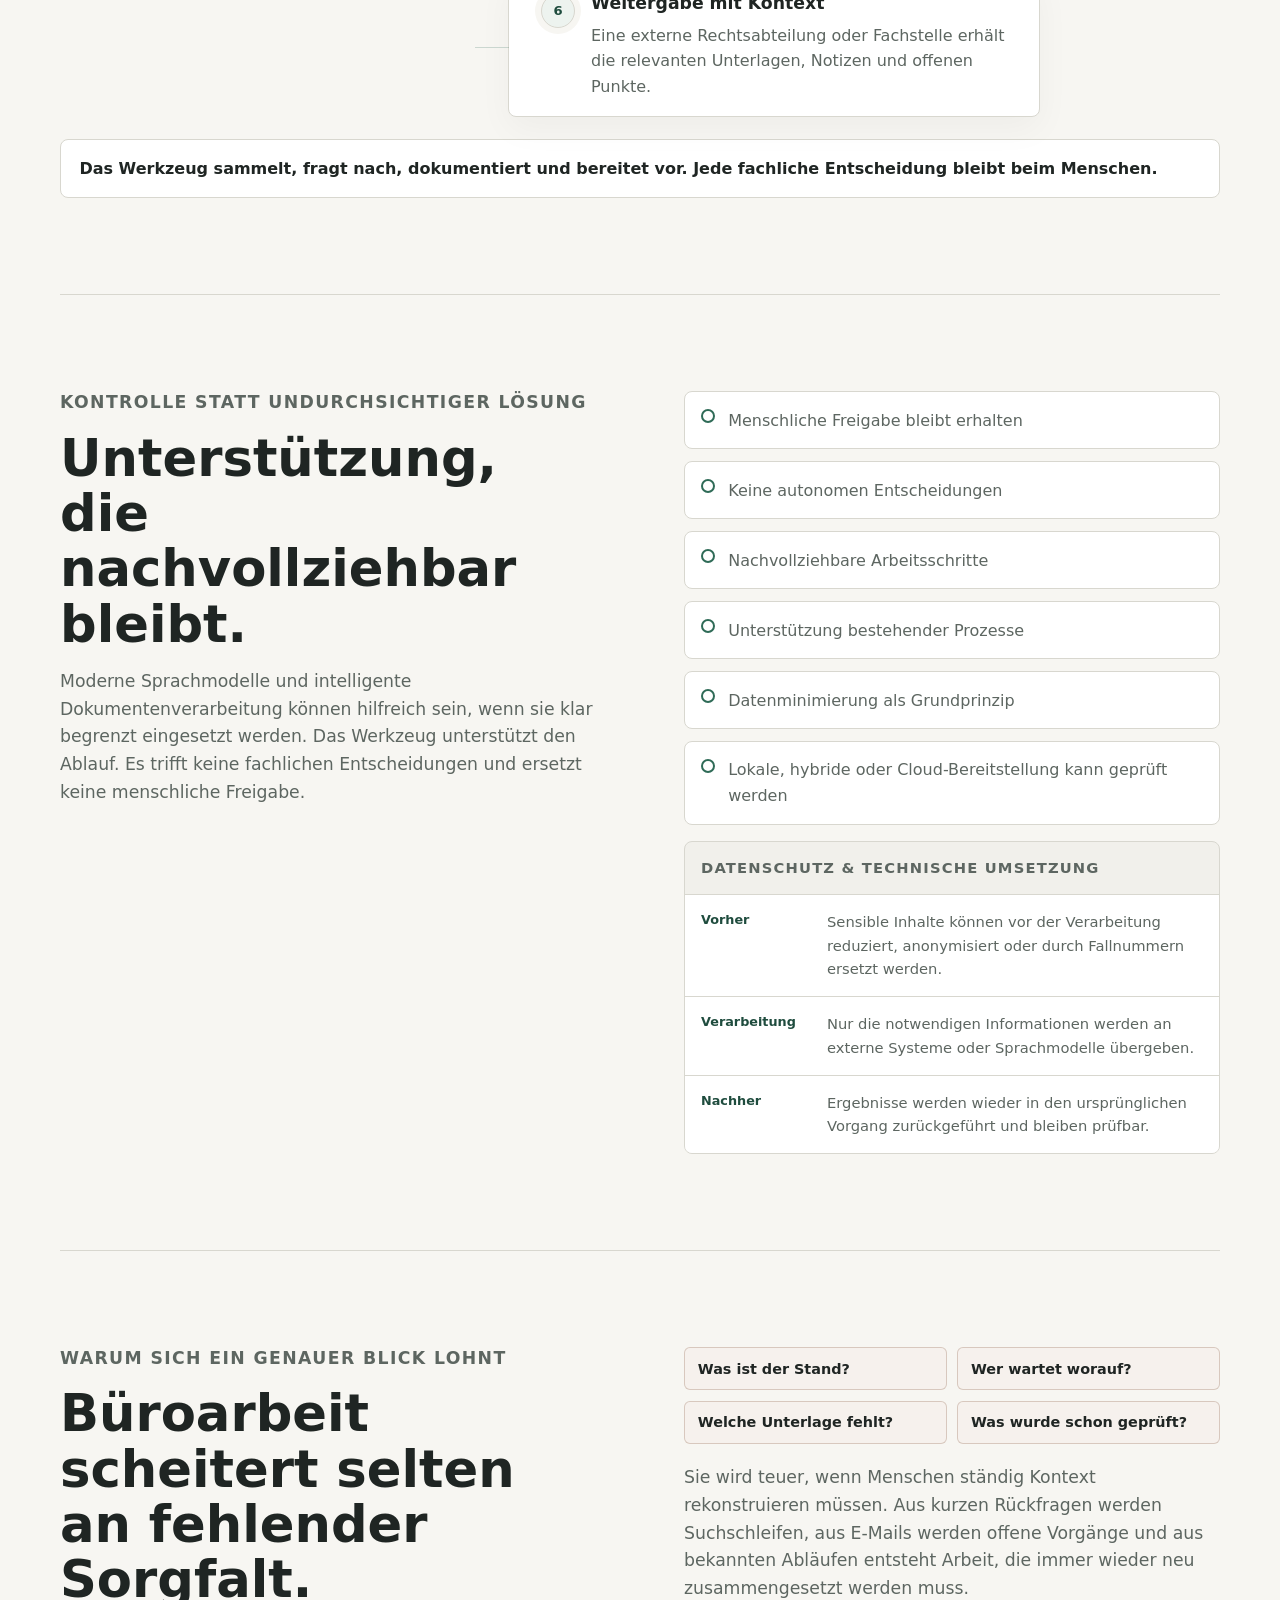
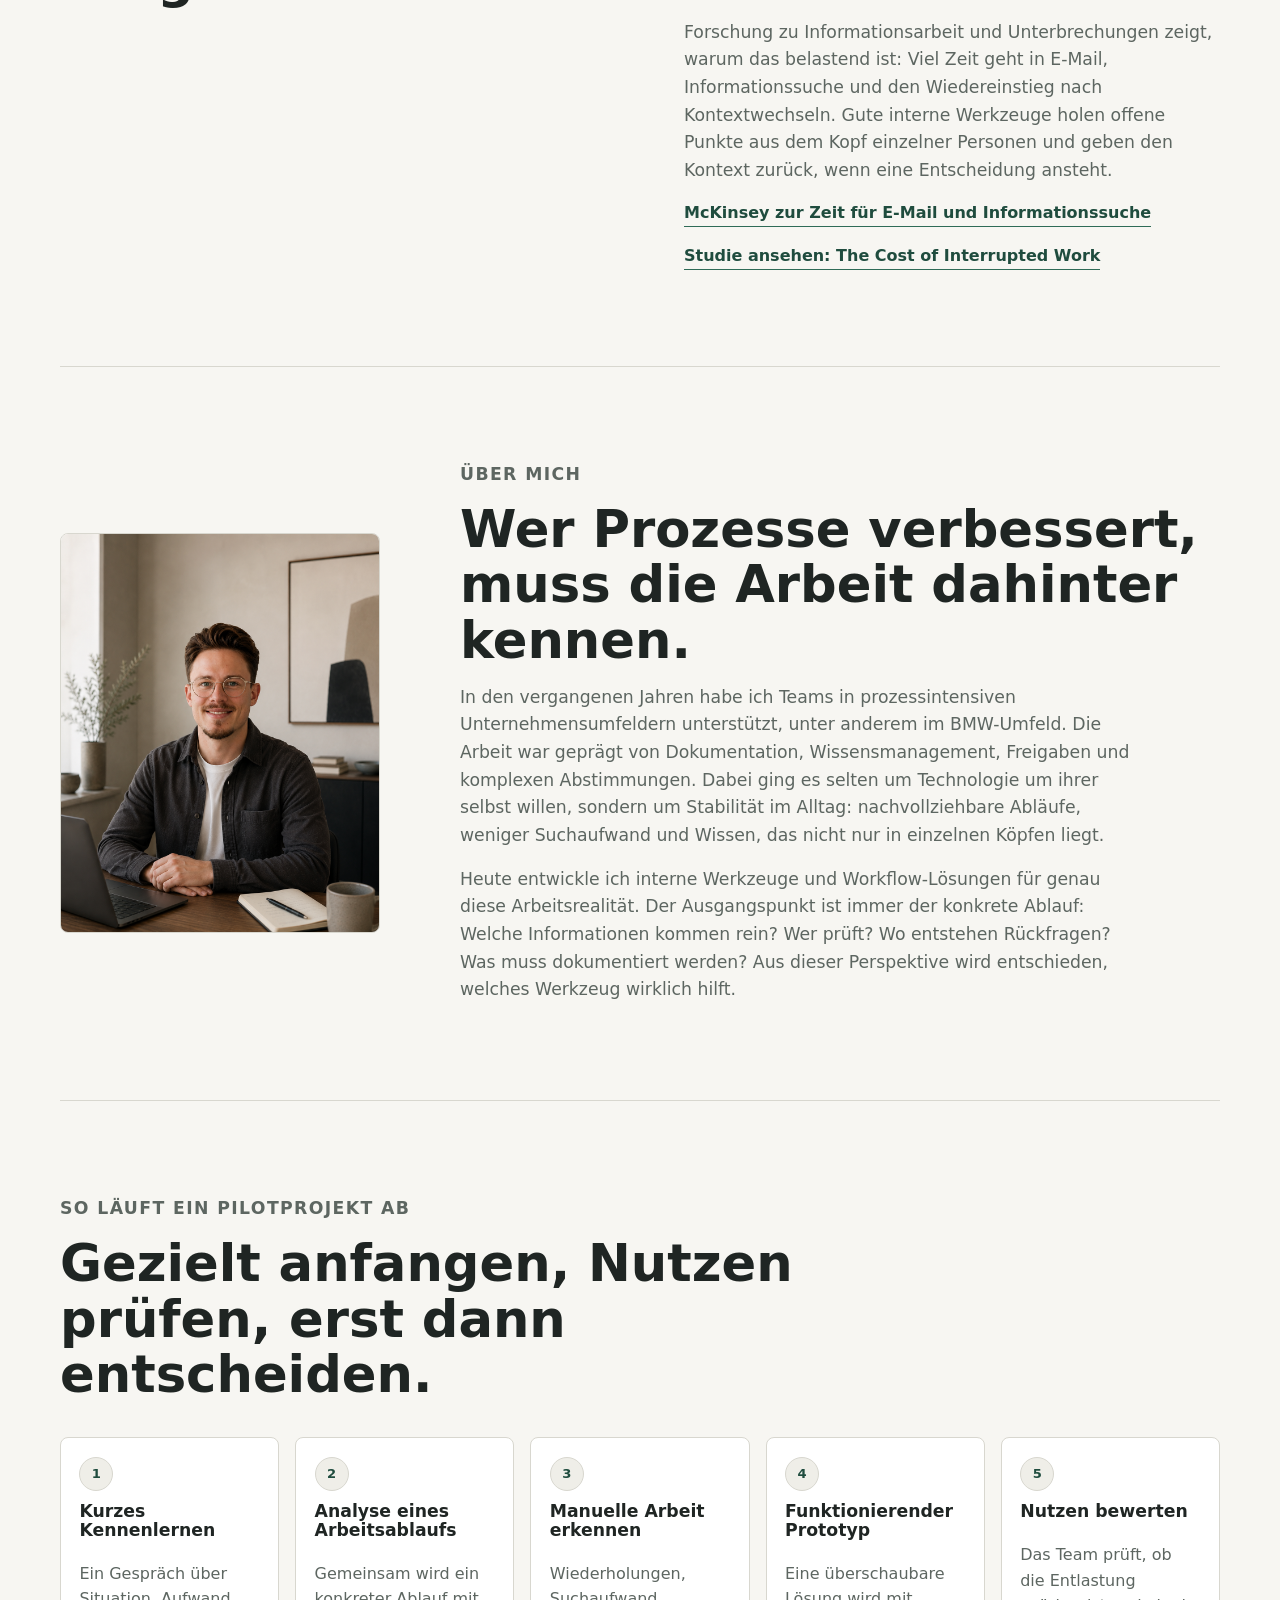
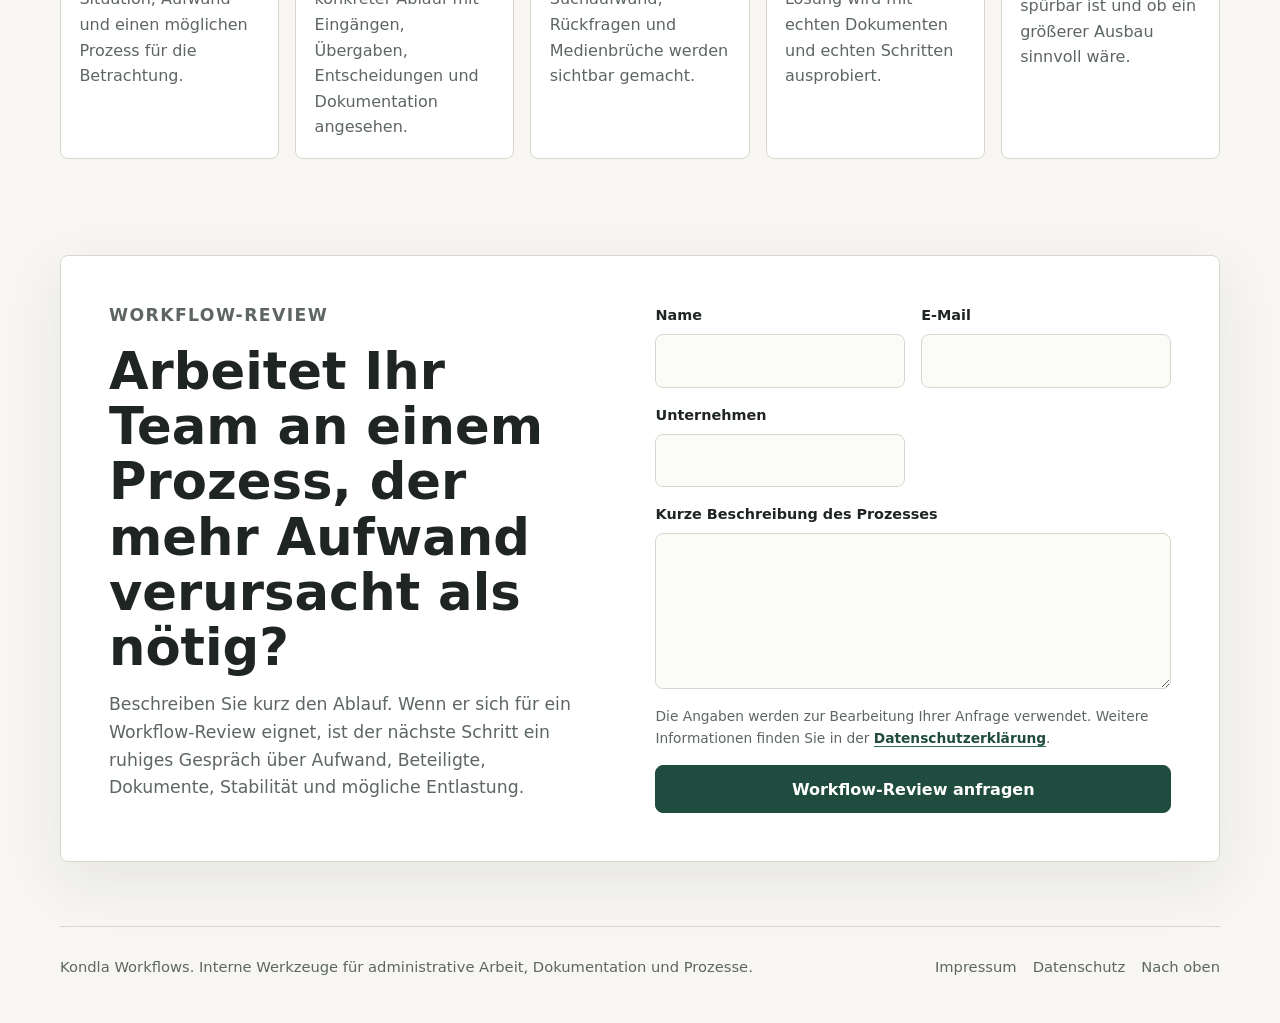
==== commit 105c01b5: "Style brand wordmark" ====
--- a/index.html
+++ b/index.html
@@ -20,7 +20,7 @@
         </span>
         <span class="marke__text">
           <strong>KONDLA</strong>
-          <span>work.flows</span>
+          <span>work.<em>flows</em></span>
         </span>
       </a>
       <nav class="navigation" aria-label="Abschnitte">
--- a/styles.css
+++ b/styles.css
@@ -123,6 +123,11 @@
   color: var(--akzent-dunkel);
   font-size: 0.93rem;
   font-weight: 650;
+}
+
+.marke__text em {
+  font-style: italic;
+  font-weight: 600;
 }
 
 .marke__zeichen {
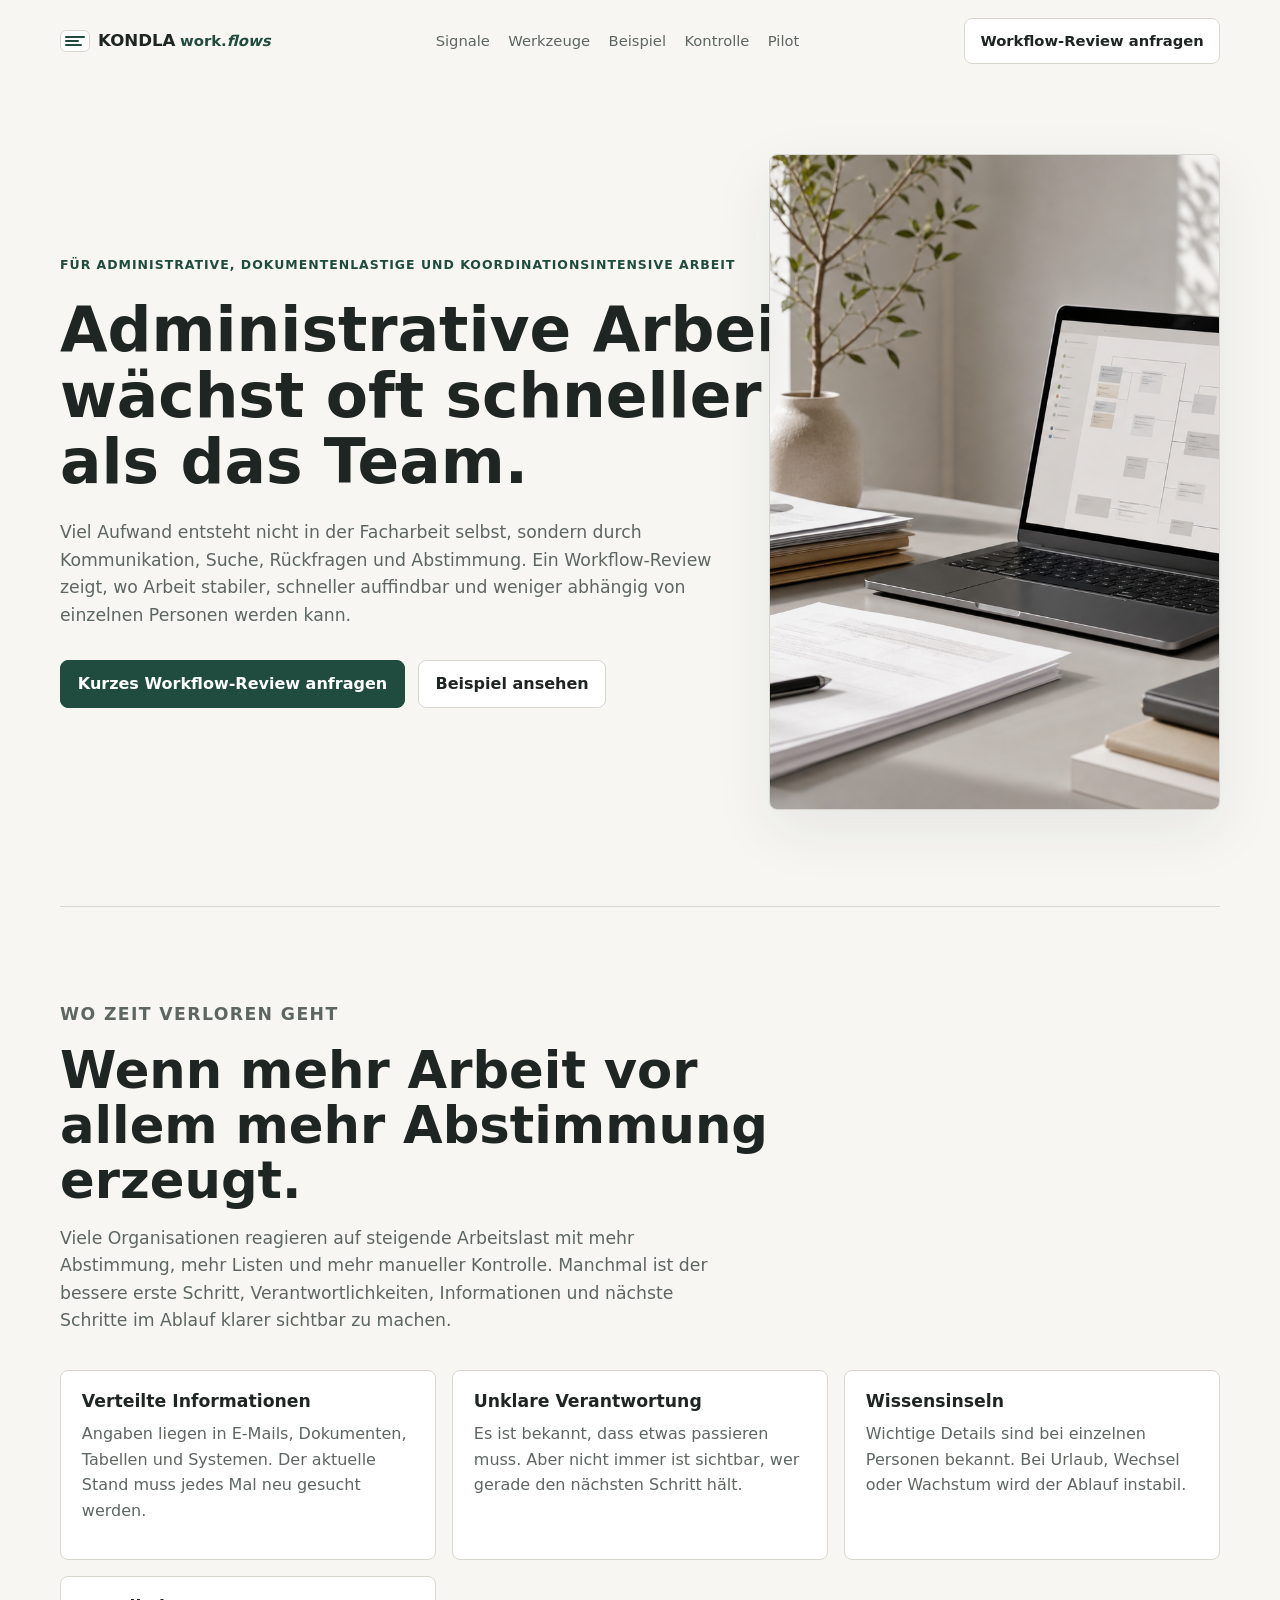
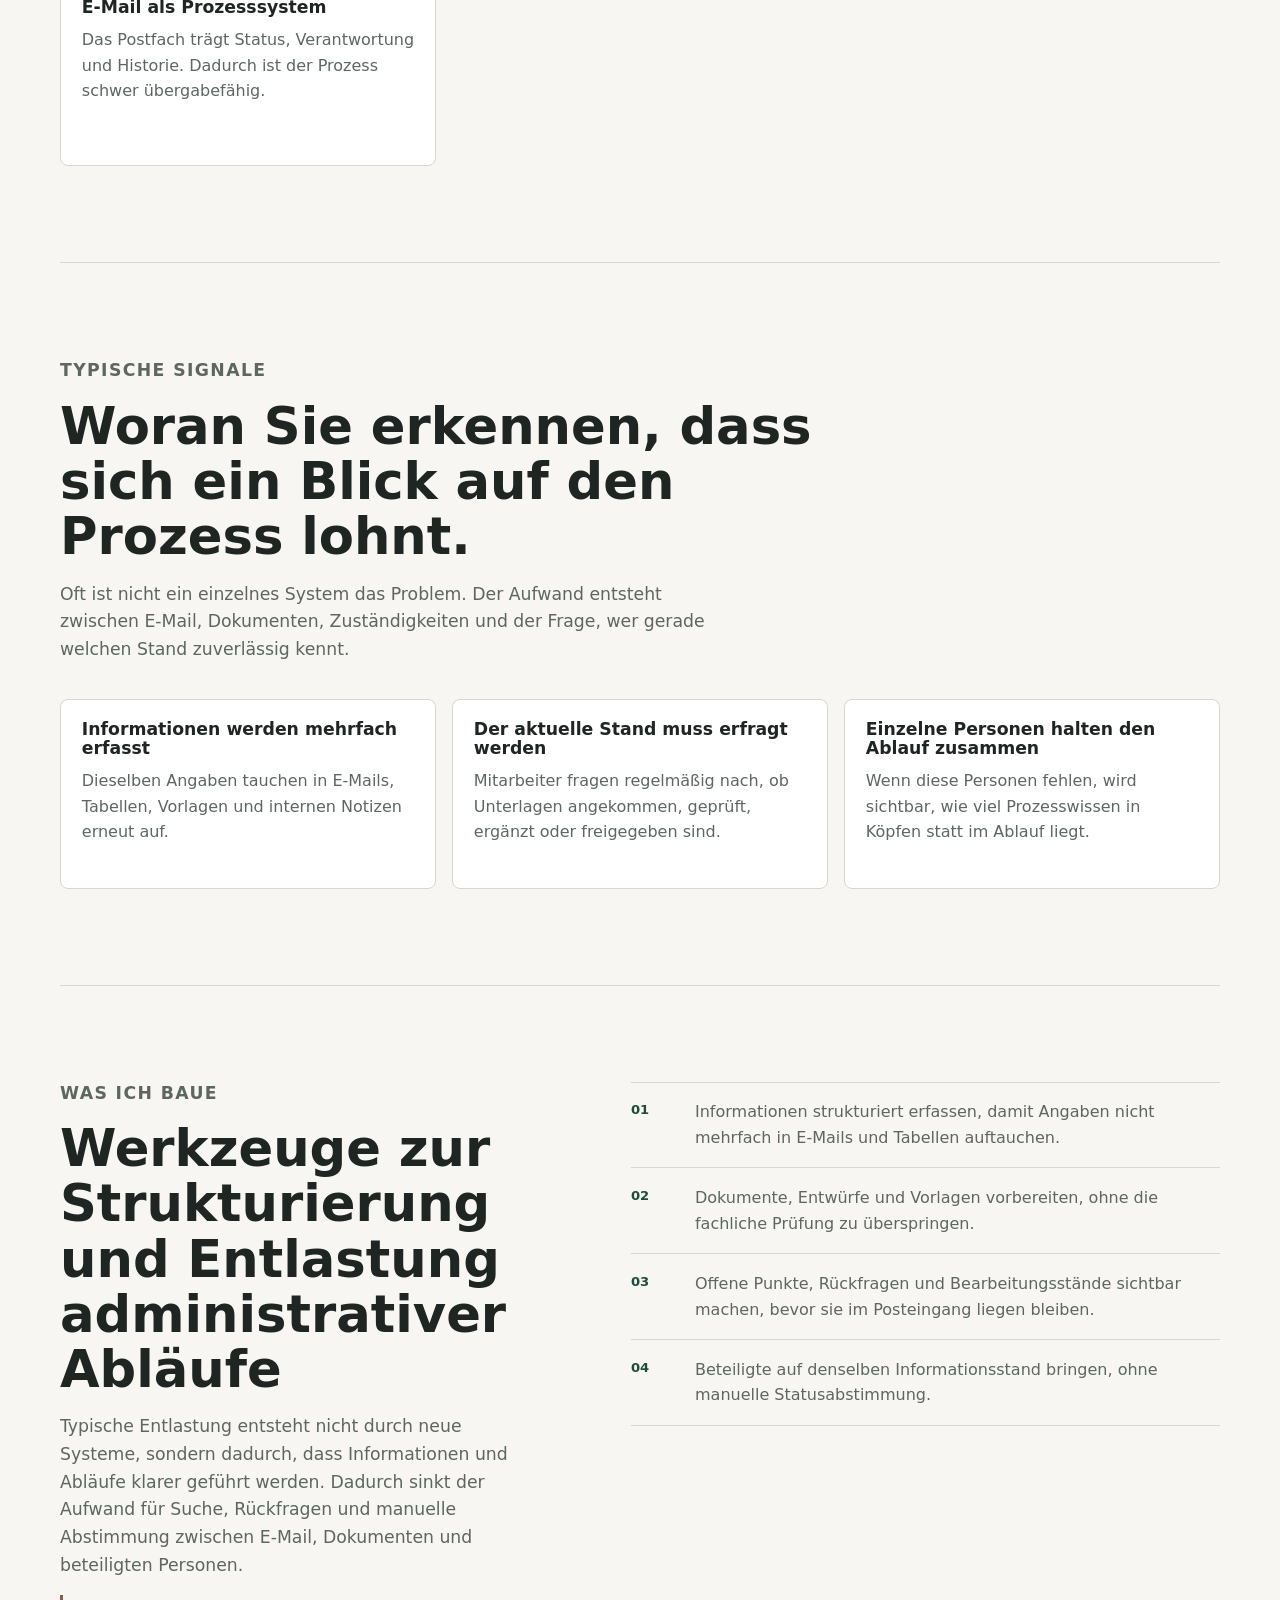
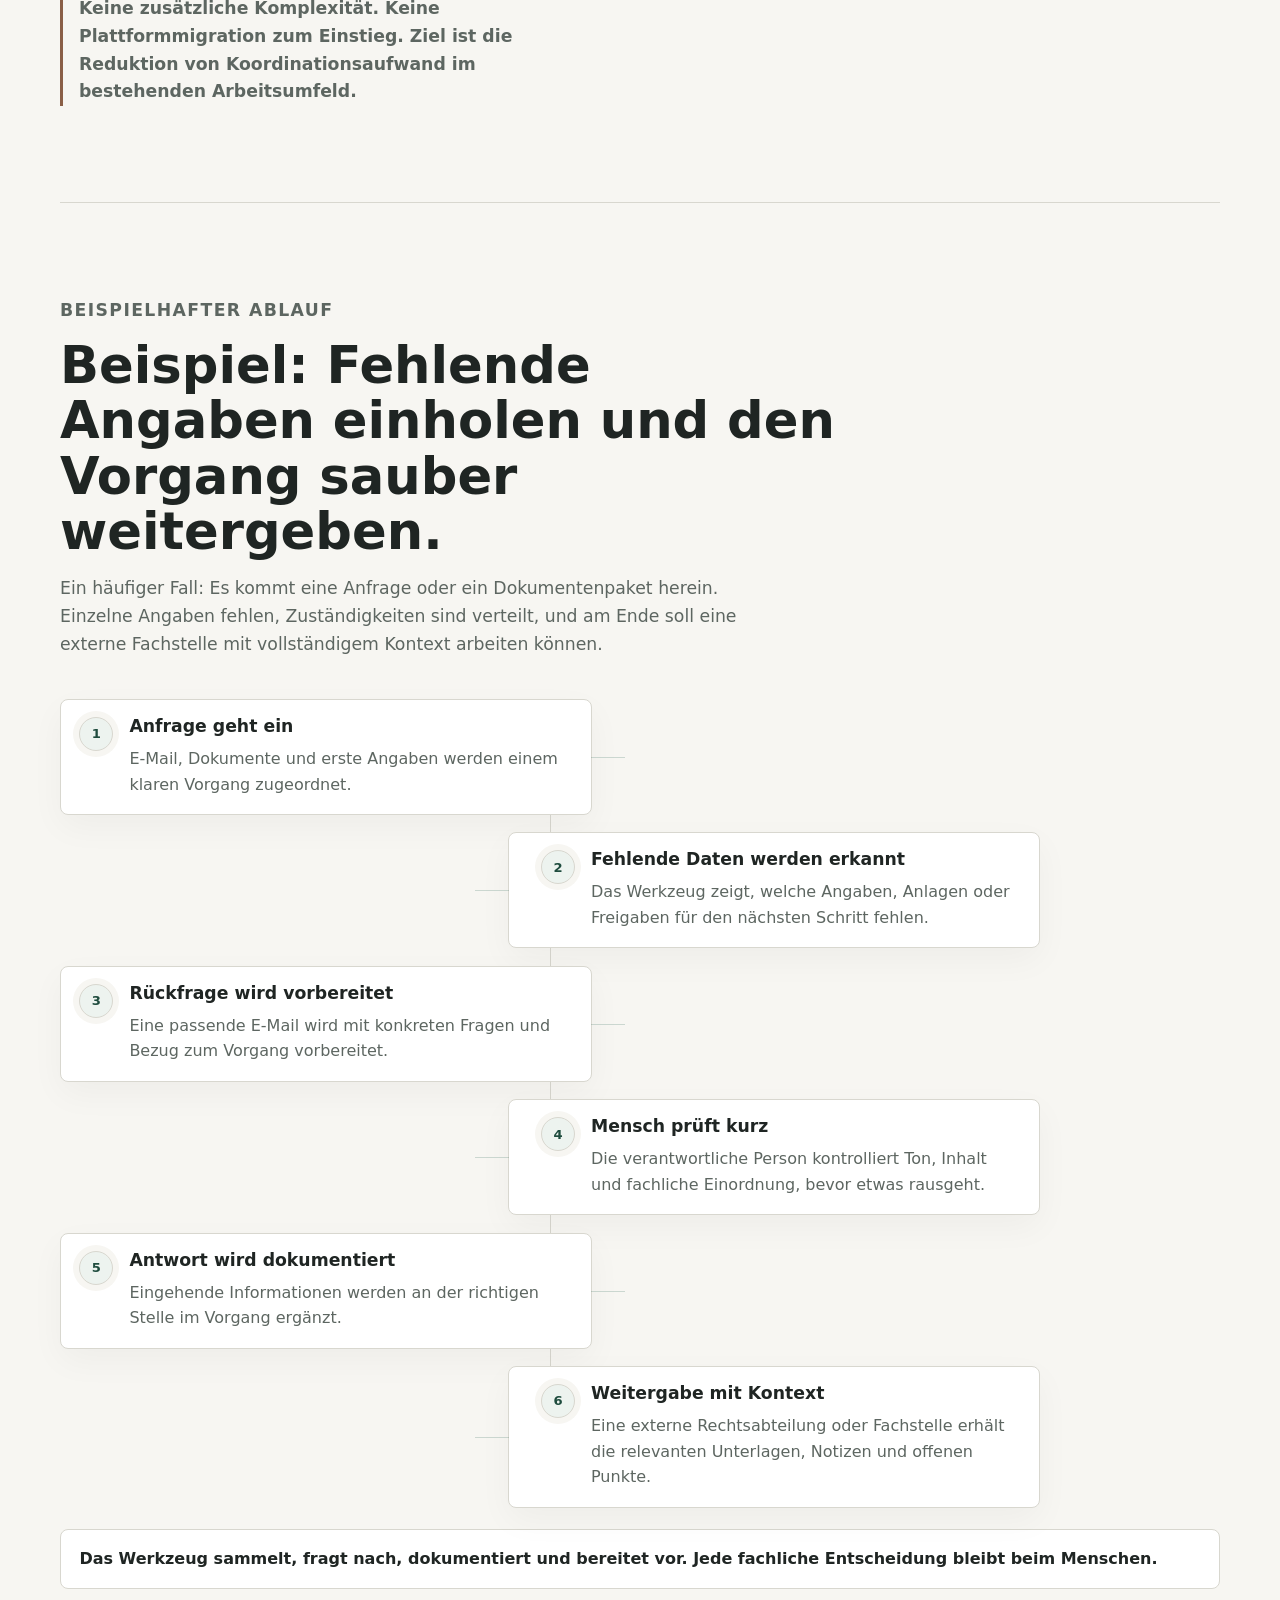
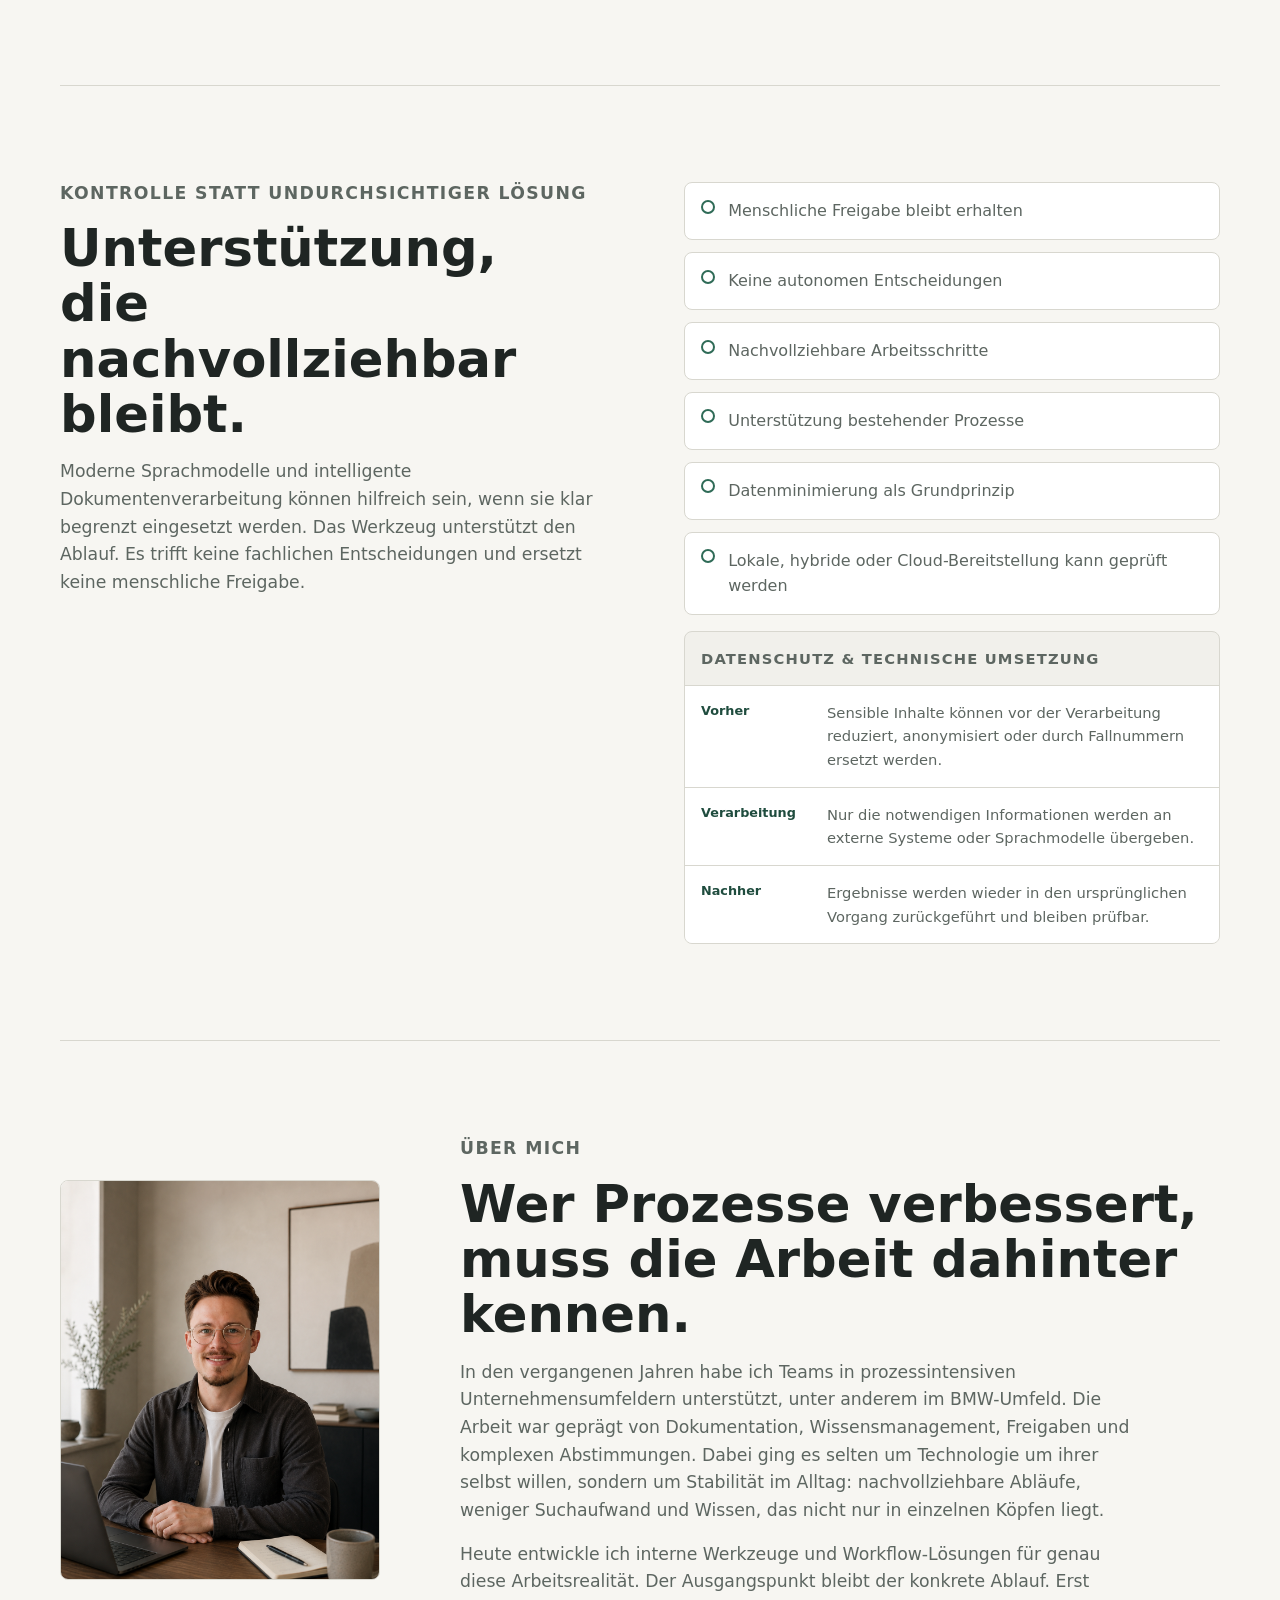
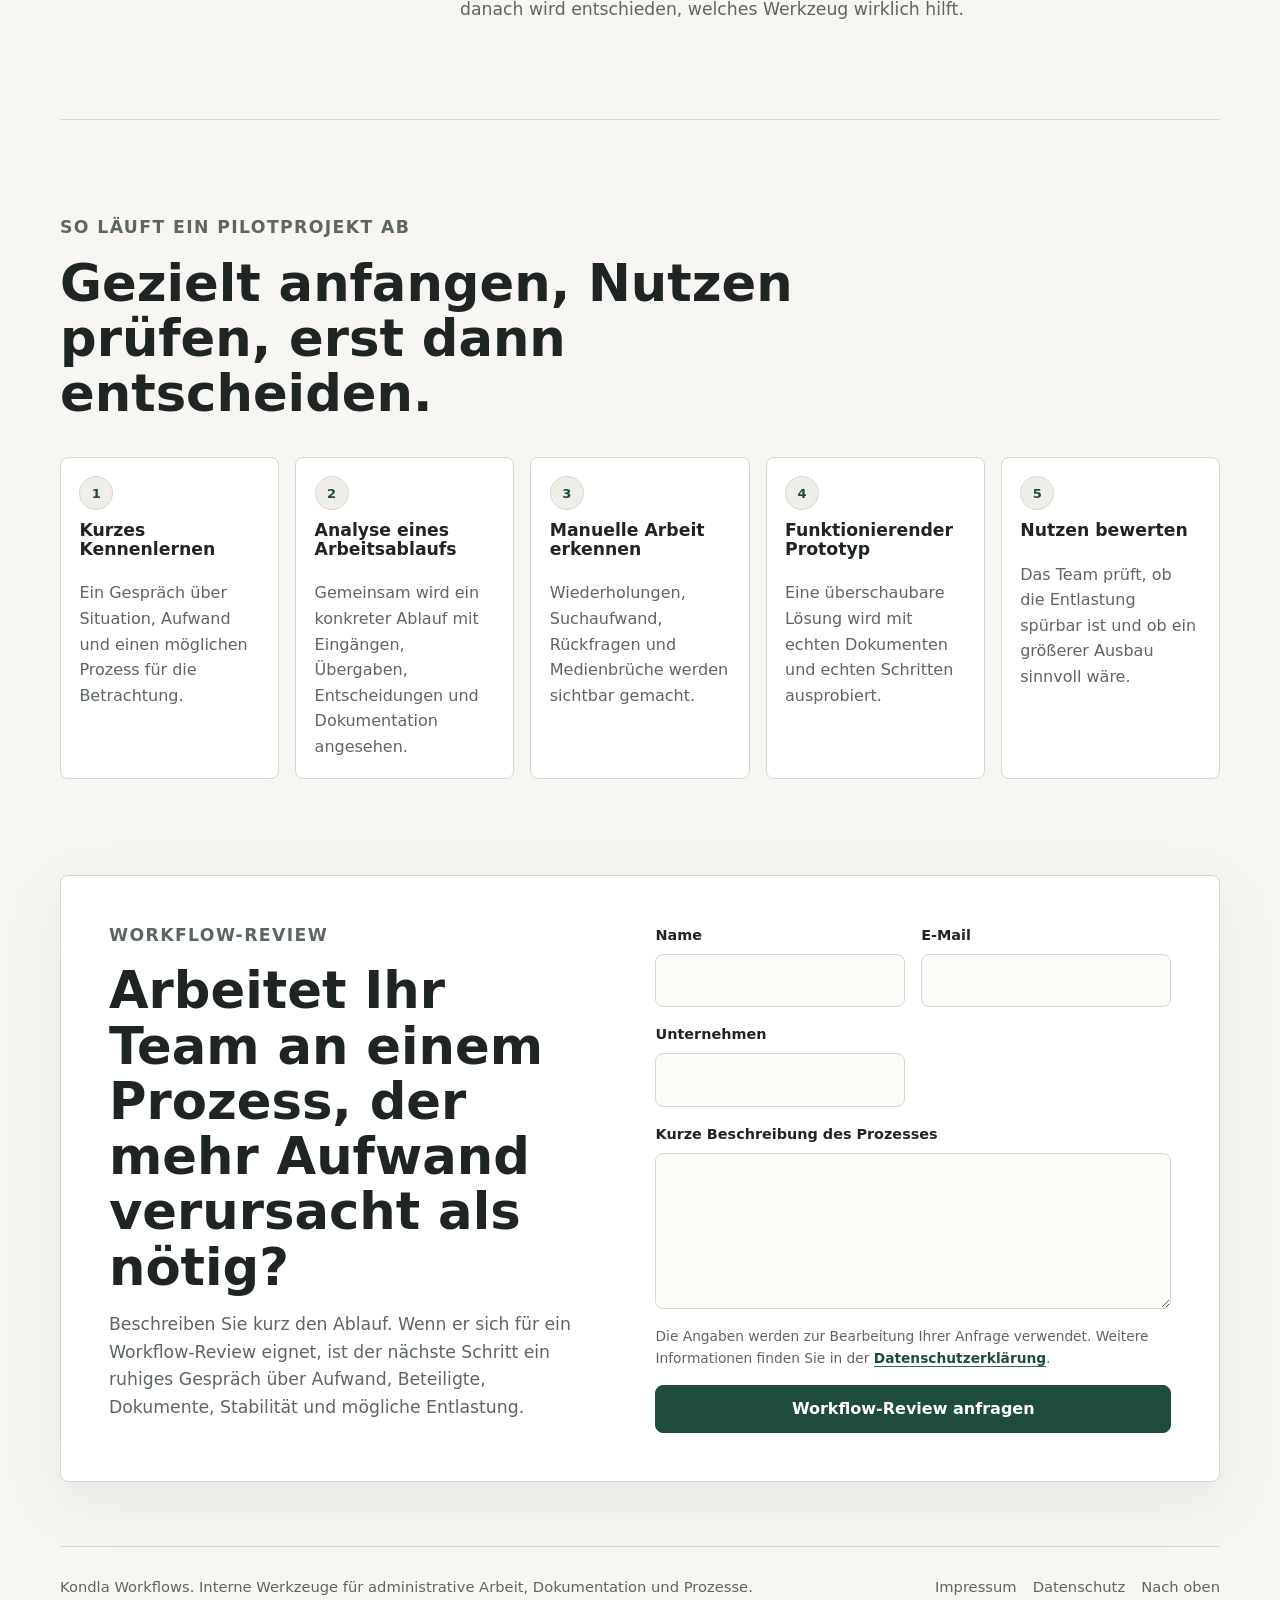
==== commit fa11c086: "Tighten landing page content" ====
--- a/index.html
+++ b/index.html
@@ -83,16 +83,8 @@
             <p>Es ist bekannt, dass etwas passieren muss. Aber nicht immer ist sichtbar, wer gerade den nächsten Schritt hält.</p>
           </article>
           <article class="karte">
-            <h3>Rückfragen als Routine</h3>
-            <p>Freigaben, fehlende Angaben und Prüfungen werden nebenbei nachverfolgt. Koordination wird zur eigenen Aufgabe.</p>
-          </article>
-          <article class="karte">
             <h3>Wissensinseln</h3>
             <p>Wichtige Details sind bei einzelnen Personen bekannt. Bei Urlaub, Wechsel oder Wachstum wird der Ablauf instabil.</p>
-          </article>
-          <article class="karte">
-            <h3>Verwaltung statt Facharbeit</h3>
-            <p>Formulare, Vorlagen, Checklisten und Statusmeldungen binden Zeit, obwohl der fachliche Ablauf gut bekannt ist.</p>
           </article>
           <article class="karte">
             <h3>E-Mail als Prozesssystem</h3>
@@ -120,20 +112,8 @@
             <p>Mitarbeiter fragen regelmäßig nach, ob Unterlagen angekommen, geprüft, ergänzt oder freigegeben sind.</p>
           </article>
           <article class="karte karte--signal">
-            <h3>Dokumente werden zusammengesucht</h3>
-            <p>Vor einer Entscheidung werden Anlagen, alte Versionen, Nachweise und Kommentare manuell gesammelt.</p>
-          </article>
-          <article class="karte karte--signal">
             <h3>Einzelne Personen halten den Ablauf zusammen</h3>
             <p>Wenn diese Personen fehlen, wird sichtbar, wie viel Prozesswissen in Köpfen statt im Ablauf liegt.</p>
-          </article>
-          <article class="karte karte--signal">
-            <h3>Einarbeitung dauert zu lange</h3>
-            <p>Neue Mitarbeiter brauchen viel Kontext, weil Ausnahmen, Zuständigkeiten und Entscheidungen verteilt sind.</p>
-          </article>
-          <article class="karte karte--signal">
-            <h3>Das Postfach wird zum Prozesssystem</h3>
-            <p>E-Mail übernimmt Aufgaben, die eigentlich Status, Verantwortung und nächste Schritte sichtbar machen müssten.</p>
           </article>
         </div>
       </section>
@@ -156,27 +136,19 @@
           <div class="liste">
             <div>
               <span aria-hidden="true">01</span>
-              <p>Weniger doppelte Datenerfassung durch strukturierte Erfassung von Angaben direkt im Vorgang.</p>
+              <p>Informationen strukturiert erfassen, damit Angaben nicht mehrfach in E-Mails und Tabellen auftauchen.</p>
             </div>
             <div>
               <span aria-hidden="true">02</span>
-              <p>Schnellere Erstellung und Vorbereitung von Dokumenten, Entwürfen und Vorlagen.</p>
+              <p>Dokumente, Entwürfe und Vorlagen vorbereiten, ohne die fachliche Prüfung zu überspringen.</p>
             </div>
             <div>
               <span aria-hidden="true">03</span>
-              <p>Bessere Auffindbarkeit von Informationen, Dokumenten und aktuellen Bearbeitungsständen.</p>
+              <p>Offene Punkte, Rückfragen und Bearbeitungsstände sichtbar machen, bevor sie im Posteingang liegen bleiben.</p>
             </div>
             <div>
               <span aria-hidden="true">04</span>
-              <p>Transparente Rückfragen und offene Punkte, die nicht im Posteingang verloren gehen.</p>
-            </div>
-            <div>
-              <span aria-hidden="true">05</span>
-              <p>Unterstützung wiederkehrender Abläufe durch klare Checklisten und Standardlogik.</p>
-            </div>
-            <div>
-              <span aria-hidden="true">06</span>
-              <p>Einheitlicher Informationsstand für alle Beteiligten ohne manuelle Statusabstimmung.</p>
+              <p>Beteiligte auf denselben Informationsstand bringen, ohne manuelle Statusabstimmung.</p>
             </div>
           </div>
         </div>
@@ -279,43 +251,6 @@
         </div>
       </section>
 
-      <section class="abschnitt erkenntnis" aria-labelledby="erkenntnis-titel">
-        <div class="zweispaltig zweispaltig--eng">
-          <div>
-            <p class="hinweis">Warum sich ein genauer Blick lohnt</p>
-            <h2 id="erkenntnis-titel">Büroarbeit scheitert selten an fehlender Sorgfalt.</h2>
-          </div>
-          <div class="erkenntnis__text">
-            <div class="kontextfragen" aria-label="Typische Fragen bei fragmentierter Büroarbeit">
-              <span>Was ist der Stand?</span>
-              <span>Wer wartet worauf?</span>
-              <span>Welche Unterlage fehlt?</span>
-              <span>Was wurde schon geprüft?</span>
-            </div>
-            <p>
-              Sie wird teuer, wenn Menschen ständig Kontext rekonstruieren müssen. Aus kurzen Rückfragen werden
-              Suchschleifen, aus E-Mails werden offene Vorgänge und aus bekannten Abläufen entsteht Arbeit, die immer
-              wieder neu zusammengesetzt werden muss.
-            </p>
-            <p>
-              Forschung zu Informationsarbeit und Unterbrechungen zeigt, warum das belastend ist: Viel Zeit geht in
-              E-Mail, Informationssuche und den Wiedereinstieg nach Kontextwechseln. Gute interne Werkzeuge holen
-              offene Punkte aus dem Kopf einzelner Personen und geben den Kontext zurück, wenn eine Entscheidung ansteht.
-            </p>
-            <a
-              href="https://www.mckinsey.com/industries/technology-media-and-telecommunications/our-insights/capturing-business-value-with-social-technologies"
-              target="_blank"
-              rel="noreferrer"
-            >
-              McKinsey zur Zeit für E-Mail und Informationssuche
-            </a>
-            <a href="https://www.ics.uci.edu/~gmark/chi08-mark.pdf" target="_blank" rel="noreferrer">
-              Studie ansehen: The Cost of Interrupted Work
-            </a>
-          </div>
-        </div>
-      </section>
-
       <section class="abschnitt person" id="person" aria-labelledby="person-titel">
         <div class="person__bild">
           <img
@@ -336,9 +271,7 @@
           </p>
           <p>
             Heute entwickle ich interne Werkzeuge und Workflow-Lösungen für genau diese Arbeitsrealität. Der
-            Ausgangspunkt ist immer der konkrete Ablauf: Welche Informationen kommen rein? Wer prüft? Wo entstehen
-            Rückfragen? Was muss dokumentiert werden? Aus dieser Perspektive wird entschieden, welches Werkzeug
-            wirklich hilft.
+            Ausgangspunkt bleibt der konkrete Ablauf. Erst danach wird entschieden, welches Werkzeug wirklich hilft.
           </p>
         </div>
       </section>
--- a/styles.css
+++ b/styles.css
@@ -365,8 +365,7 @@
 .schritte p,
 .prozess p,
 .liste p,
-.vertrauen li,
-.erkenntnis__text p {
+.vertrauen li {
   color: var(--text-weich);
 }
 
@@ -586,36 +585,6 @@
   font-size: 0.92rem;
 }
 
-.erkenntnis__text {
-  display: grid;
-  gap: 1rem;
-}
-
-.kontextfragen {
-  display: grid;
-  grid-template-columns: repeat(2, minmax(0, 1fr));
-  gap: 0.65rem;
-  margin-bottom: 0.3rem;
-}
-
-.kontextfragen span {
-  border: 1px solid rgba(138, 95, 71, 0.28);
-  border-radius: 6px;
-  padding: 0.72rem 0.8rem;
-  background: #f6f1ed;
-  color: var(--text);
-  font-size: 0.9rem;
-  font-weight: 650;
-  line-height: 1.25;
-}
-
-.erkenntnis__text a {
-  width: fit-content;
-  border-bottom: 1px solid var(--akzent);
-  color: var(--akzent-dunkel);
-  font-weight: 650;
-}
-
 .person {
   display: grid;
   grid-template-columns: 320px minmax(0, 1fr);
@@ -884,7 +853,6 @@
   }
 
   .raster--drei,
-  .kontextfragen,
   .schritte,
   .formular {
     grid-template-columns: 1fr;
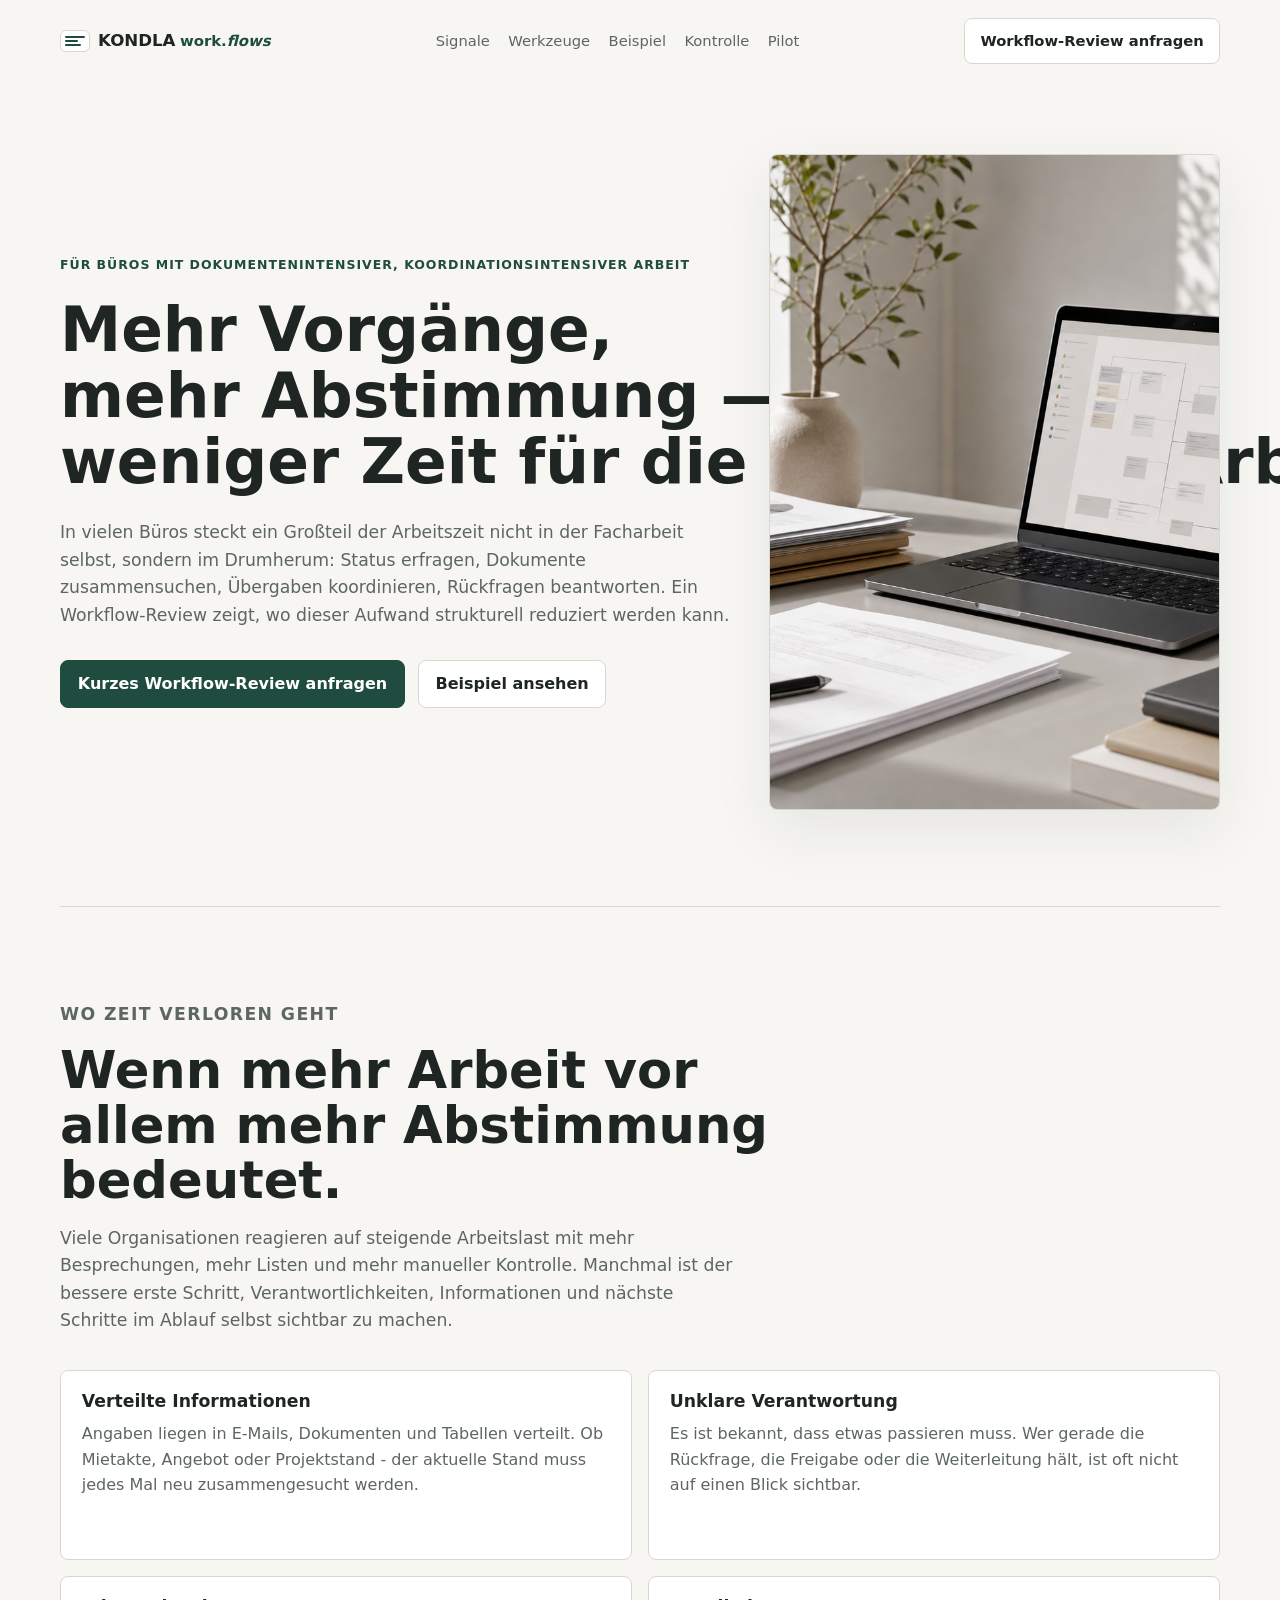
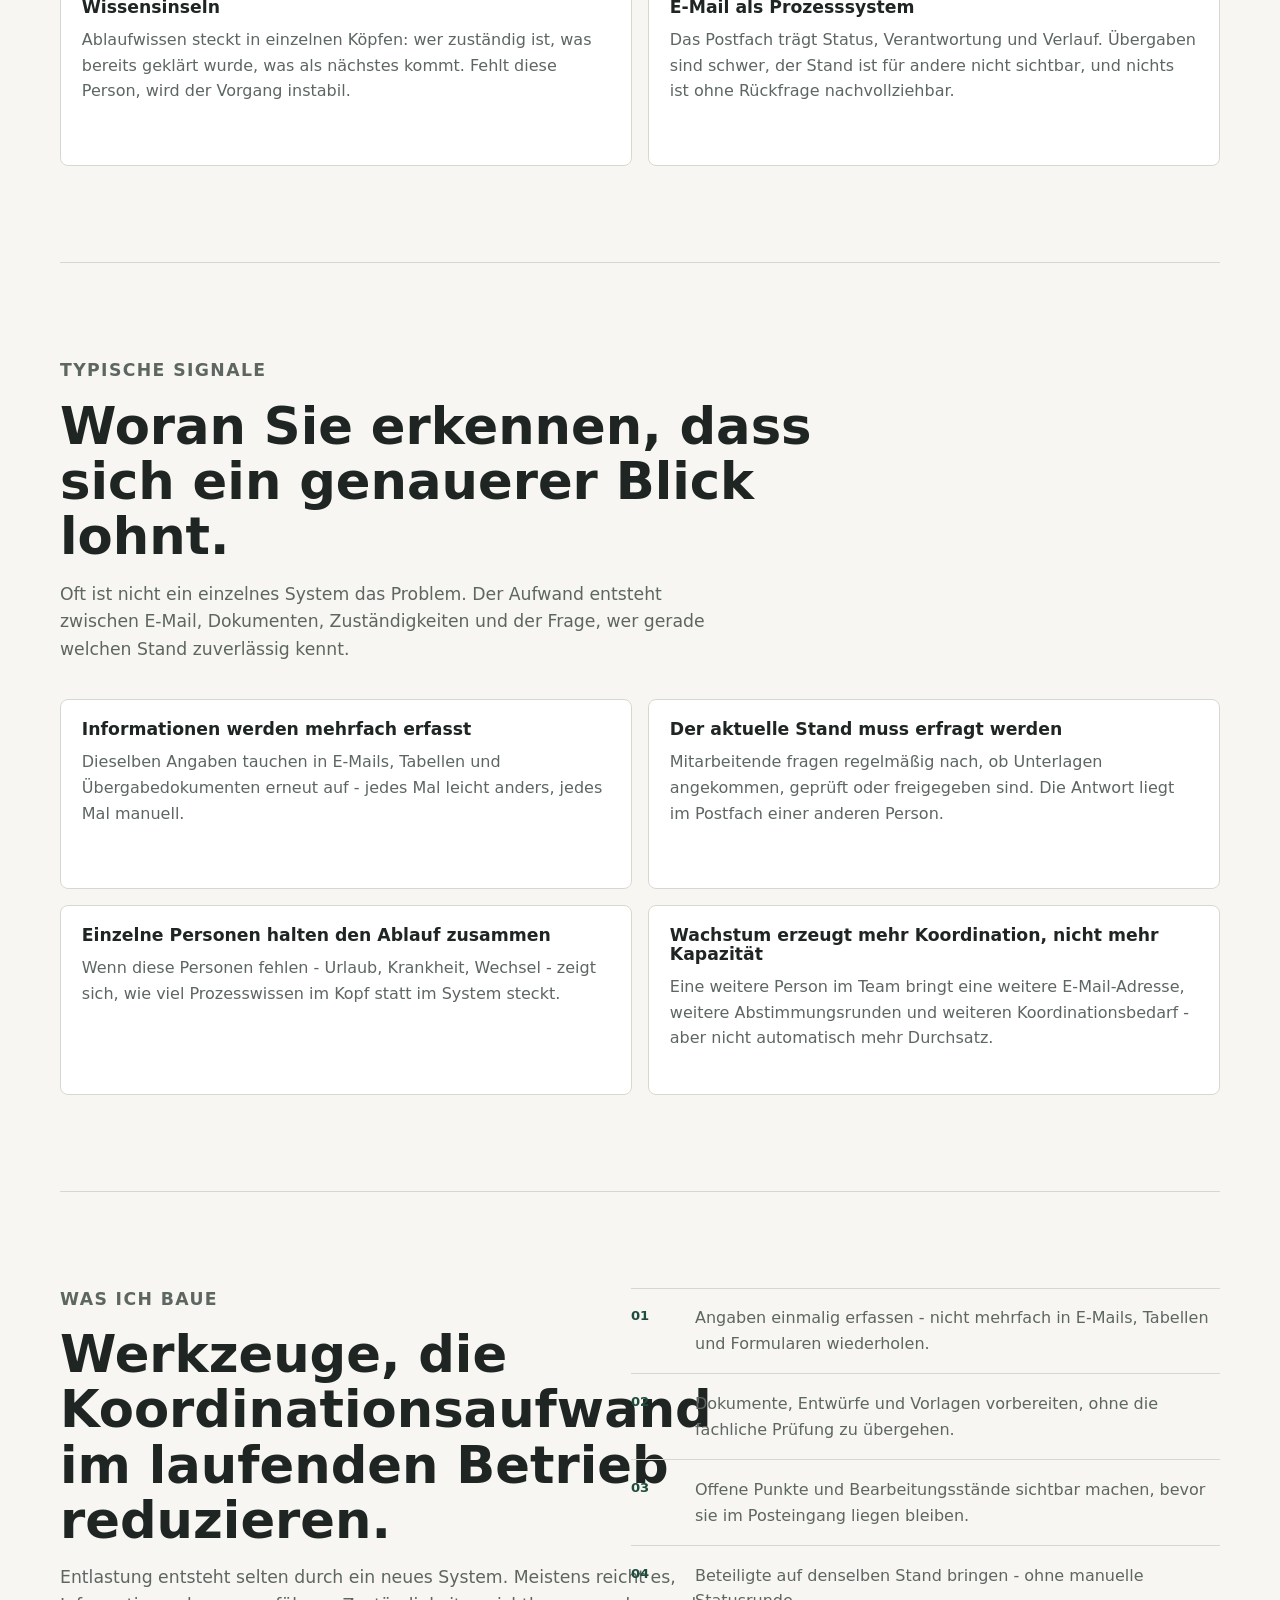
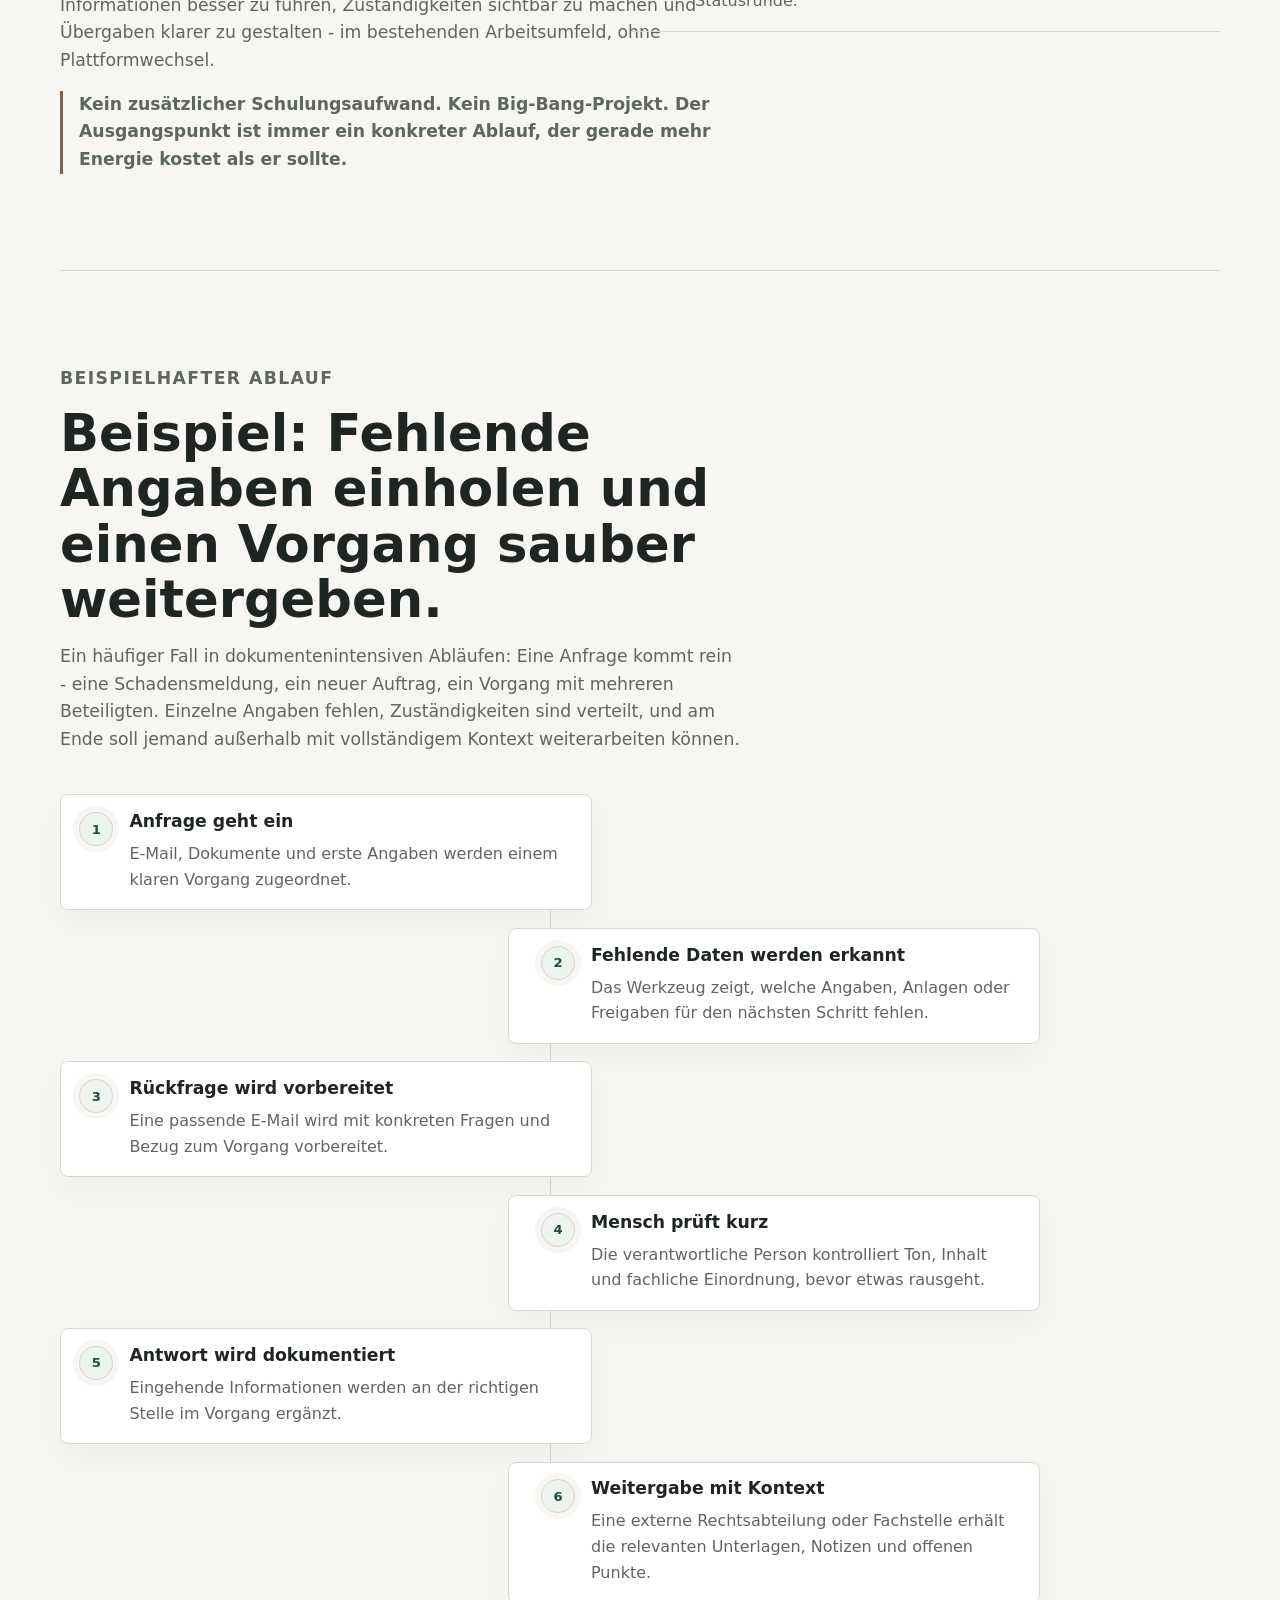
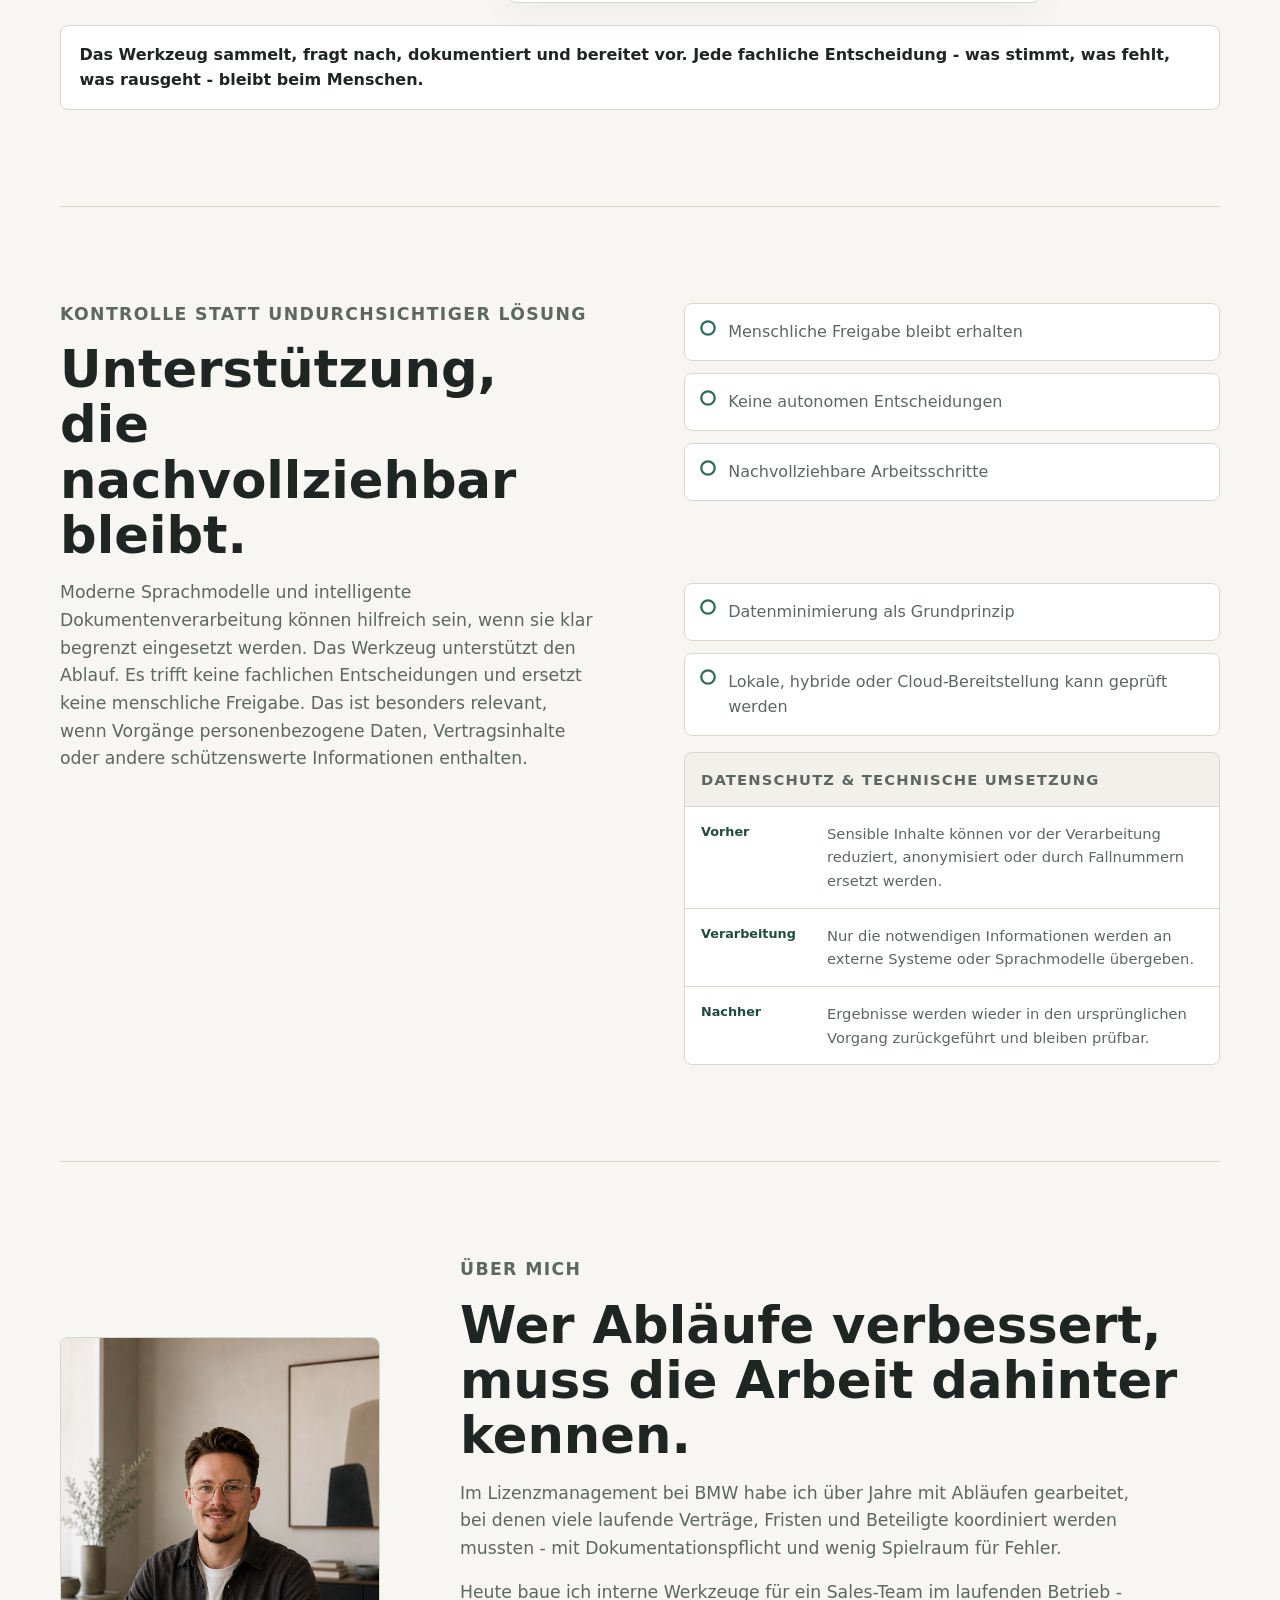
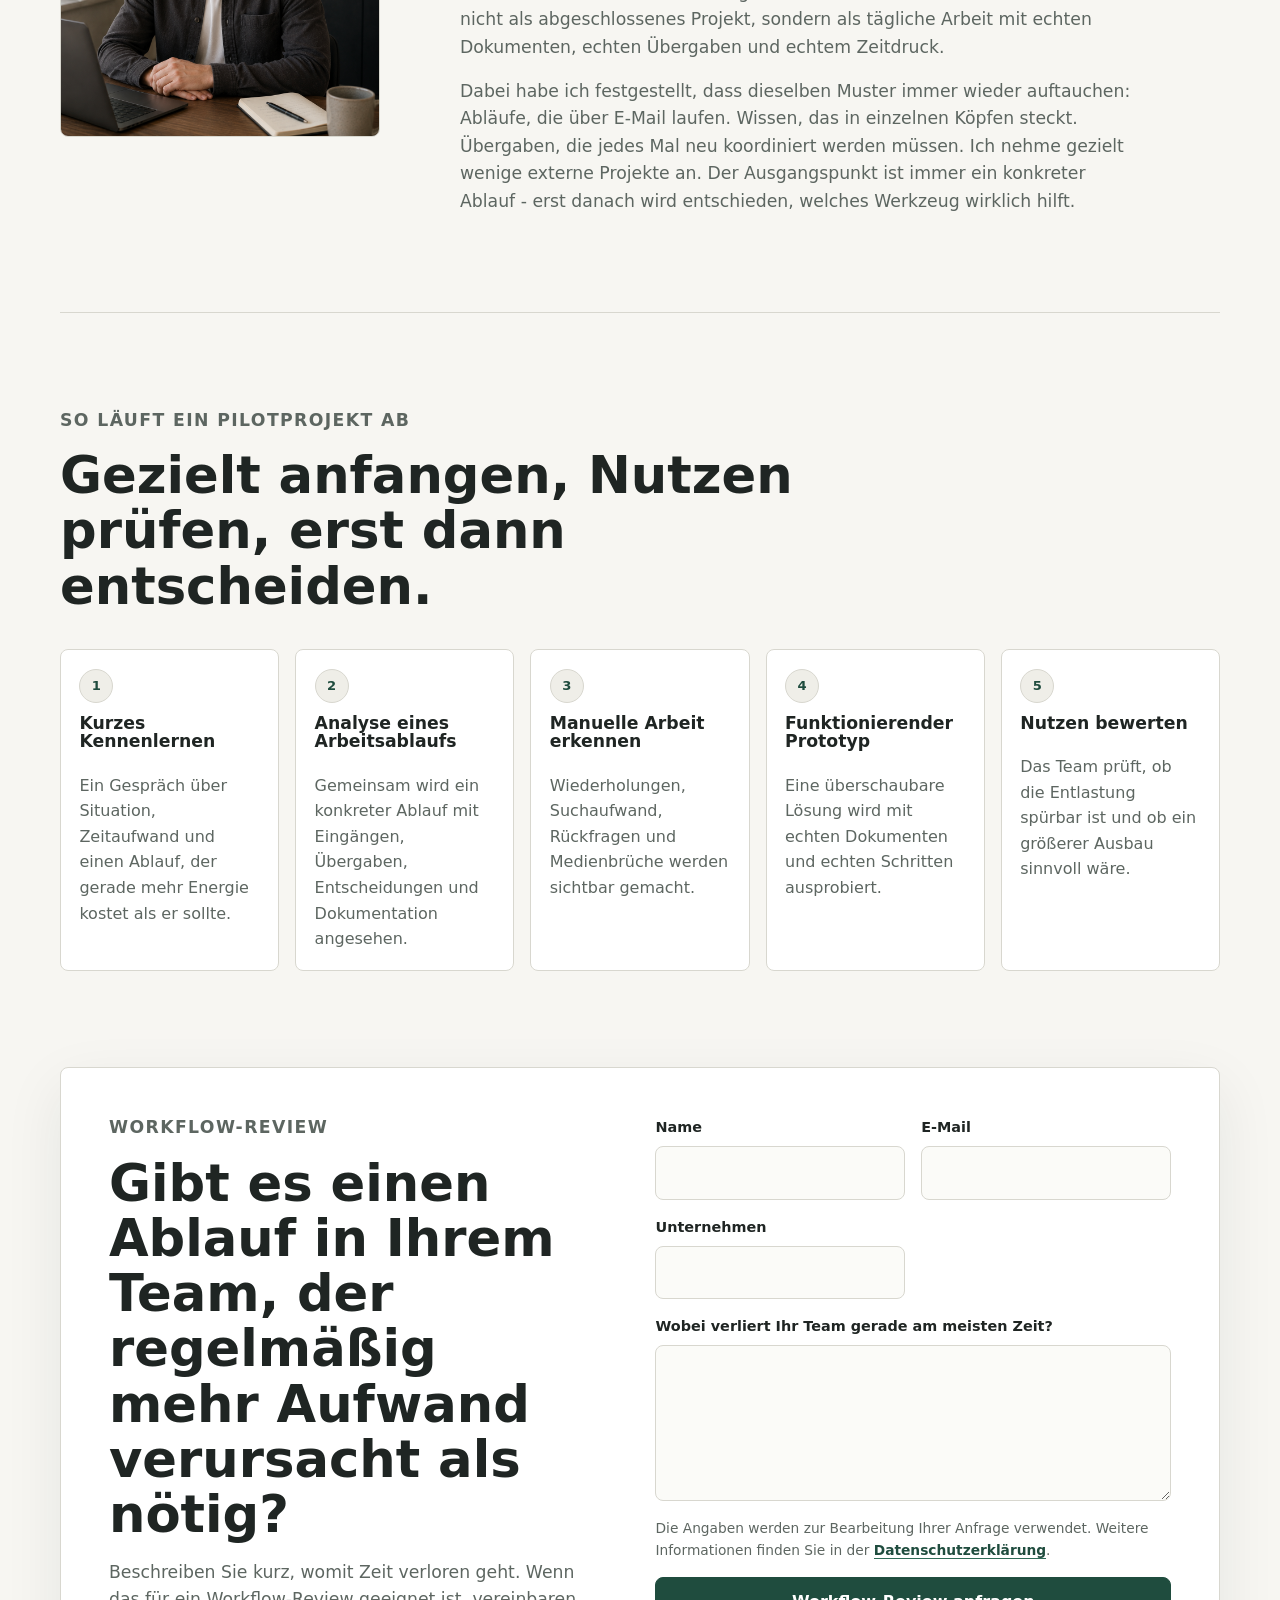
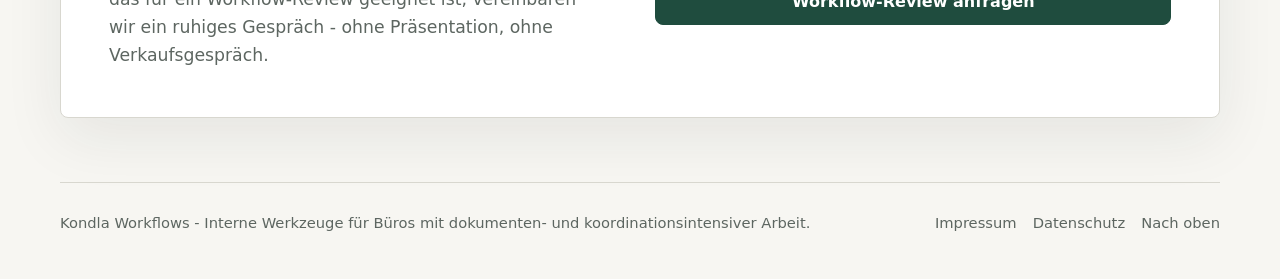
==== commit c6a6d91a: "Update landing page messaging and animations" ====
--- a/index.html
+++ b/index.html
@@ -36,16 +36,16 @@
     <main id="oben">
       <section class="held">
         <div class="held__inhalt">
-          <p class="hinweis">Für administrative, dokumentenlastige und koordinationsintensive Arbeit</p>
+          <p class="hinweis">Für Büros mit dokumentenintensiver, koordinationsintensiver Arbeit</p>
           <h1>
-            <span>Administrative Arbeit</span>
-            <span>wächst oft schneller</span>
-            <span>als das Team.</span>
+            <span>Mehr Vorgänge,</span>
+            <span>mehr Abstimmung &mdash;</span>
+            <span>weniger Zeit für die eigentliche Arbeit.</span>
           </h1>
           <p class="untertitel">
-            Viel Aufwand entsteht nicht in der Facharbeit selbst, sondern durch Kommunikation, Suche, Rückfragen und
-            Abstimmung. Ein Workflow-Review zeigt, wo Arbeit stabiler, schneller auffindbar und weniger abhängig von
-            einzelnen Personen werden kann.
+            In vielen Büros steckt ein Großteil der Arbeitszeit nicht in der Facharbeit selbst, sondern im Drumherum:
+            Status erfragen, Dokumente zusammensuchen, Übergaben koordinieren, Rückfragen beantworten. Ein
+            Workflow-Review zeigt, wo dieser Aufwand strukturell reduziert werden kann.
           </p>
           <div class="aktionsreihe" aria-label="Handlungsoptionen">
             <a class="button button--primaer" href="#kontakt" data-hero-cta>Kurzes Workflow-Review anfragen</a>
@@ -66,29 +66,41 @@
       <section class="abschnitt problem" aria-labelledby="problem-titel">
         <div class="abschnitt__kopf">
           <p class="hinweis">Wo Zeit verloren geht</p>
-          <h2 id="problem-titel">Wenn mehr Arbeit vor allem mehr Abstimmung erzeugt.</h2>
-          <p>
-            Viele Organisationen reagieren auf steigende Arbeitslast mit mehr Abstimmung, mehr Listen und mehr
+          <h2 id="problem-titel">Wenn mehr Arbeit vor allem mehr Abstimmung bedeutet.</h2>
+          <p>
+            Viele Organisationen reagieren auf steigende Arbeitslast mit mehr Besprechungen, mehr Listen und mehr
             manueller Kontrolle. Manchmal ist der bessere erste Schritt, Verantwortlichkeiten, Informationen und
-            nächste Schritte im Ablauf klarer sichtbar zu machen.
-          </p>
-        </div>
-        <div class="raster raster--drei">
+            nächste Schritte im Ablauf selbst sichtbar zu machen.
+          </p>
+        </div>
+        <div class="raster raster--zwei">
           <article class="karte">
             <h3>Verteilte Informationen</h3>
-            <p>Angaben liegen in E-Mails, Dokumenten, Tabellen und Systemen. Der aktuelle Stand muss jedes Mal neu gesucht werden.</p>
+            <p>
+              Angaben liegen in E-Mails, Dokumenten und Tabellen verteilt. Ob Mietakte, Angebot oder Projektstand -
+              der aktuelle Stand muss jedes Mal neu zusammengesucht werden.
+            </p>
           </article>
           <article class="karte">
             <h3>Unklare Verantwortung</h3>
-            <p>Es ist bekannt, dass etwas passieren muss. Aber nicht immer ist sichtbar, wer gerade den nächsten Schritt hält.</p>
+            <p>
+              Es ist bekannt, dass etwas passieren muss. Wer gerade die Rückfrage, die Freigabe oder die Weiterleitung
+              hält, ist oft nicht auf einen Blick sichtbar.
+            </p>
           </article>
           <article class="karte">
             <h3>Wissensinseln</h3>
-            <p>Wichtige Details sind bei einzelnen Personen bekannt. Bei Urlaub, Wechsel oder Wachstum wird der Ablauf instabil.</p>
+            <p>
+              Ablaufwissen steckt in einzelnen Köpfen: wer zuständig ist, was bereits geklärt wurde, was als nächstes
+              kommt. Fehlt diese Person, wird der Vorgang instabil.
+            </p>
           </article>
           <article class="karte">
             <h3>E-Mail als Prozesssystem</h3>
-            <p>Das Postfach trägt Status, Verantwortung und Historie. Dadurch ist der Prozess schwer übergabefähig.</p>
+            <p>
+              Das Postfach trägt Status, Verantwortung und Verlauf. Übergaben sind schwer, der Stand ist für andere
+              nicht sichtbar, und nichts ist ohne Rückfrage nachvollziehbar.
+            </p>
           </article>
         </div>
       </section>
@@ -96,24 +108,40 @@
       <section class="abschnitt signale" id="signale" aria-labelledby="signale-titel">
         <div class="abschnitt__kopf">
           <p class="hinweis">Typische Signale</p>
-          <h2 id="signale-titel">Woran Sie erkennen, dass sich ein Blick auf den Prozess lohnt.</h2>
+          <h2 id="signale-titel">Woran Sie erkennen, dass sich ein genauerer Blick lohnt.</h2>
           <p>
             Oft ist nicht ein einzelnes System das Problem. Der Aufwand entsteht zwischen E-Mail, Dokumenten,
             Zuständigkeiten und der Frage, wer gerade welchen Stand zuverlässig kennt.
           </p>
         </div>
-        <div class="raster raster--drei">
+        <div class="raster raster--zwei">
           <article class="karte karte--signal">
             <h3>Informationen werden mehrfach erfasst</h3>
-            <p>Dieselben Angaben tauchen in E-Mails, Tabellen, Vorlagen und internen Notizen erneut auf.</p>
+            <p>
+              Dieselben Angaben tauchen in E-Mails, Tabellen und Übergabedokumenten erneut auf - jedes Mal leicht
+              anders, jedes Mal manuell.
+            </p>
           </article>
           <article class="karte karte--signal">
             <h3>Der aktuelle Stand muss erfragt werden</h3>
-            <p>Mitarbeiter fragen regelmäßig nach, ob Unterlagen angekommen, geprüft, ergänzt oder freigegeben sind.</p>
+            <p>
+              Mitarbeitende fragen regelmäßig nach, ob Unterlagen angekommen, geprüft oder freigegeben sind. Die
+              Antwort liegt im Postfach einer anderen Person.
+            </p>
           </article>
           <article class="karte karte--signal">
             <h3>Einzelne Personen halten den Ablauf zusammen</h3>
-            <p>Wenn diese Personen fehlen, wird sichtbar, wie viel Prozesswissen in Köpfen statt im Ablauf liegt.</p>
+            <p>
+              Wenn diese Personen fehlen - Urlaub, Krankheit, Wechsel - zeigt sich, wie viel Prozesswissen im Kopf
+              statt im System steckt.
+            </p>
+          </article>
+          <article class="karte karte--signal">
+            <h3>Wachstum erzeugt mehr Koordination, nicht mehr Kapazität</h3>
+            <p>
+              Eine weitere Person im Team bringt eine weitere E-Mail-Adresse, weitere Abstimmungsrunden und weiteren
+              Koordinationsbedarf - aber nicht automatisch mehr Durchsatz.
+            </p>
           </article>
         </div>
       </section>
@@ -122,33 +150,33 @@
         <div class="zweispaltig">
           <div>
             <p class="hinweis">Was ich baue</p>
-            <h2 id="werkzeuge-titel">Werkzeuge zur Strukturierung und Entlastung administrativer Abläufe</h2>
-            <p>
-              Typische Entlastung entsteht nicht durch neue Systeme, sondern dadurch, dass Informationen und Abläufe
-              klarer geführt werden. Dadurch sinkt der Aufwand für Suche, Rückfragen und manuelle Abstimmung zwischen
-              E-Mail, Dokumenten und beteiligten Personen.
+            <h2 id="werkzeuge-titel">Werkzeuge, die Koordinationsaufwand im laufenden Betrieb reduzieren.</h2>
+            <p>
+              Entlastung entsteht selten durch ein neues System. Meistens reicht es, Informationen besser zu führen,
+              Zuständigkeiten sichtbar zu machen und Übergaben klarer zu gestalten - im bestehenden Arbeitsumfeld,
+              ohne Plattformwechsel.
             </p>
             <p class="kernbotschaft">
-              Keine zusätzliche Komplexität. Keine Plattformmigration zum Einstieg. Ziel ist die Reduktion von
-              Koordinationsaufwand im bestehenden Arbeitsumfeld.
+              Kein zusätzlicher Schulungsaufwand. Kein Big-Bang-Projekt. Der Ausgangspunkt ist immer ein konkreter
+              Ablauf, der gerade mehr Energie kostet als er sollte.
             </p>
           </div>
           <div class="liste">
             <div>
               <span aria-hidden="true">01</span>
-              <p>Informationen strukturiert erfassen, damit Angaben nicht mehrfach in E-Mails und Tabellen auftauchen.</p>
+              <p>Angaben einmalig erfassen - nicht mehrfach in E-Mails, Tabellen und Formularen wiederholen.</p>
             </div>
             <div>
               <span aria-hidden="true">02</span>
-              <p>Dokumente, Entwürfe und Vorlagen vorbereiten, ohne die fachliche Prüfung zu überspringen.</p>
+              <p>Dokumente, Entwürfe und Vorlagen vorbereiten, ohne die fachliche Prüfung zu übergehen.</p>
             </div>
             <div>
               <span aria-hidden="true">03</span>
-              <p>Offene Punkte, Rückfragen und Bearbeitungsstände sichtbar machen, bevor sie im Posteingang liegen bleiben.</p>
+              <p>Offene Punkte und Bearbeitungsstände sichtbar machen, bevor sie im Posteingang liegen bleiben.</p>
             </div>
             <div>
               <span aria-hidden="true">04</span>
-              <p>Beteiligte auf denselben Informationsstand bringen, ohne manuelle Statusabstimmung.</p>
+              <p>Beteiligte auf denselben Stand bringen - ohne manuelle Statusrunde.</p>
             </div>
           </div>
         </div>
@@ -157,10 +185,11 @@
       <section class="abschnitt beispiel" id="beispiel" aria-labelledby="beispiel-titel">
         <div class="abschnitt__kopf">
           <p class="hinweis">Beispielhafter Ablauf</p>
-          <h2 id="beispiel-titel">Beispiel: Fehlende Angaben einholen und den Vorgang sauber weitergeben.</h2>
-          <p>
-            Ein häufiger Fall: Es kommt eine Anfrage oder ein Dokumentenpaket herein. Einzelne Angaben fehlen,
-            Zuständigkeiten sind verteilt, und am Ende soll eine externe Fachstelle mit vollständigem Kontext arbeiten können.
+          <h2 id="beispiel-titel">Beispiel: Fehlende Angaben einholen und einen Vorgang sauber weitergeben.</h2>
+          <p>
+            Ein häufiger Fall in dokumentenintensiven Abläufen: Eine Anfrage kommt rein - eine Schadensmeldung, ein
+            neuer Auftrag, ein Vorgang mit mehreren Beteiligten. Einzelne Angaben fehlen, Zuständigkeiten sind verteilt,
+            und am Ende soll jemand außerhalb mit vollständigem Kontext weiterarbeiten können.
           </p>
         </div>
         <ol class="prozess">
@@ -208,7 +237,8 @@
           </li>
         </ol>
         <p class="menschenhinweis">
-          Das Werkzeug sammelt, fragt nach, dokumentiert und bereitet vor. Jede fachliche Entscheidung bleibt beim Menschen.
+          Das Werkzeug sammelt, fragt nach, dokumentiert und bereitet vor. Jede fachliche Entscheidung - was stimmt,
+          was fehlt, was rausgeht - bleibt beim Menschen.
         </p>
       </section>
 
@@ -220,7 +250,8 @@
             <p>
               Moderne Sprachmodelle und intelligente Dokumentenverarbeitung können hilfreich sein, wenn sie klar
               begrenzt eingesetzt werden. Das Werkzeug unterstützt den Ablauf. Es trifft keine fachlichen Entscheidungen
-              und ersetzt keine menschliche Freigabe.
+              und ersetzt keine menschliche Freigabe. Das ist besonders relevant, wenn Vorgänge personenbezogene Daten,
+              Vertragsinhalte oder andere schützenswerte Informationen enthalten.
             </p>
           </div>
           <div class="kontrolltafel">
@@ -262,16 +293,20 @@
         </div>
         <div class="person__text">
           <p class="hinweis">Über mich</p>
-          <h2 id="person-titel">Wer Prozesse verbessert, muss die Arbeit dahinter kennen.</h2>
-          <p>
-            In den vergangenen Jahren habe ich Teams in prozessintensiven Unternehmensumfeldern unterstützt, unter
-            anderem im BMW-Umfeld. Die Arbeit war geprägt von Dokumentation, Wissensmanagement, Freigaben und komplexen
-            Abstimmungen. Dabei ging es selten um Technologie um ihrer selbst willen, sondern um Stabilität im Alltag:
-            nachvollziehbare Abläufe, weniger Suchaufwand und Wissen, das nicht nur in einzelnen Köpfen liegt.
-          </p>
-          <p>
-            Heute entwickle ich interne Werkzeuge und Workflow-Lösungen für genau diese Arbeitsrealität. Der
-            Ausgangspunkt bleibt der konkrete Ablauf. Erst danach wird entschieden, welches Werkzeug wirklich hilft.
+          <h2 id="person-titel">Wer Abläufe verbessert, muss die Arbeit dahinter kennen.</h2>
+          <p>
+            Im Lizenzmanagement bei BMW habe ich über Jahre mit Abläufen gearbeitet, bei denen viele laufende Verträge,
+            Fristen und Beteiligte koordiniert werden mussten - mit Dokumentationspflicht und wenig Spielraum für Fehler.
+          </p>
+          <p>
+            Heute baue ich interne Werkzeuge für ein Sales-Team im laufenden Betrieb - nicht als abgeschlossenes
+            Projekt, sondern als tägliche Arbeit mit echten Dokumenten, echten Übergaben und echtem Zeitdruck.
+          </p>
+          <p>
+            Dabei habe ich festgestellt, dass dieselben Muster immer wieder auftauchen: Abläufe, die über E-Mail laufen.
+            Wissen, das in einzelnen Köpfen steckt. Übergaben, die jedes Mal neu koordiniert werden müssen. Ich nehme
+            gezielt wenige externe Projekte an. Der Ausgangspunkt ist immer ein konkreter Ablauf - erst danach wird
+            entschieden, welches Werkzeug wirklich hilft.
           </p>
         </div>
       </section>
@@ -285,7 +320,7 @@
           <article>
             <span>1</span>
             <h3>Kurzes Kennenlernen</h3>
-            <p>Ein Gespräch über Situation, Aufwand und einen möglichen Prozess für die Betrachtung.</p>
+            <p>Ein Gespräch über Situation, Zeitaufwand und einen Ablauf, der gerade mehr Energie kostet als er sollte.</p>
           </article>
           <article>
             <span>2</span>
@@ -313,10 +348,10 @@
       <section class="kontakt" id="kontakt" aria-labelledby="kontakt-titel">
         <div class="kontakt__text">
           <p class="hinweis">Workflow-Review</p>
-          <h2 id="kontakt-titel">Arbeitet Ihr Team an einem Prozess, der mehr Aufwand verursacht als nötig?</h2>
-          <p>
-            Beschreiben Sie kurz den Ablauf. Wenn er sich für ein Workflow-Review eignet, ist der nächste Schritt ein
-            ruhiges Gespräch über Aufwand, Beteiligte, Dokumente, Stabilität und mögliche Entlastung.
+          <h2 id="kontakt-titel">Gibt es einen Ablauf in Ihrem Team, der regelmäßig mehr Aufwand verursacht als nötig?</h2>
+          <p>
+            Beschreiben Sie kurz, womit Zeit verloren geht. Wenn das für ein Workflow-Review geeignet ist, vereinbaren
+            wir ein ruhiges Gespräch - ohne Präsentation, ohne Verkaufsgespräch.
           </p>
         </div>
         <form class="formular" id="workflow-form">
@@ -333,7 +368,7 @@
             <input id="unternehmen" name="unternehmen" type="text" autocomplete="organization" />
           </div>
           <div class="formular__feld formular__feld--voll">
-            <label for="prozess">Kurze Beschreibung des Prozesses</label>
+            <label for="prozess">Wobei verliert Ihr Team gerade am meisten Zeit?</label>
             <textarea id="prozess" name="prozess" rows="5" required></textarea>
           </div>
           <p class="formular__hinweis">
@@ -346,7 +381,7 @@
     </main>
 
     <footer class="fuss">
-      <p>Kondla Workflows. Interne Werkzeuge für administrative Arbeit, Dokumentation und Prozesse.</p>
+      <p>Kondla Workflows - Interne Werkzeuge für Büros mit dokumenten- und koordinationsintensiver Arbeit.</p>
       <div class="fuss__links">
         <a href="impressum.html">Impressum</a>
         <a href="datenschutz.html">Datenschutz</a>
@@ -424,6 +459,39 @@
         updateHeaderCta();
       }
 
+      const revealGroups = [
+        { selector: ".raster .karte", delay: 90 },
+        { selector: ".liste > div", delay: 80 },
+        { selector: ".prozess li", delay: 90 },
+        { selector: ".schritte article", delay: 80 },
+        { selector: ".vertrauen li", delay: 50 },
+        { selector: ".datenfluss div", delay: 70 }
+      ];
+
+      if (!window.matchMedia("(prefers-reduced-motion: reduce)").matches) {
+        const revealObserver = new IntersectionObserver(
+          (entries) => {
+            entries.forEach((entry) => {
+              if (entry.isIntersecting) {
+                entry.target.classList.add("ist-sichtbar");
+                revealObserver.unobserve(entry.target);
+              }
+            });
+          },
+          { rootMargin: "0px 0px -12% 0px", threshold: 0.16 }
+        );
+
+        revealGroups.forEach(({ selector, delay }) => {
+          const items = Array.from(document.querySelectorAll(selector));
+
+          items.forEach((item, index) => {
+            item.classList.add("wird-animiert");
+            item.style.transitionDelay = `${Math.min(index * delay, 360)}ms`;
+            revealObserver.observe(item);
+          });
+        });
+      }
+
       const workflowForm = document.querySelector("#workflow-form");
 
       if (workflowForm) {
@@ -439,7 +507,7 @@
             `E-Mail: ${formData.get("email") || ""}`,
             `Unternehmen: ${formData.get("unternehmen") || ""}`,
             "",
-            "Kurze Beschreibung des Prozesses:",
+            "Wobei verliert Ihr Team gerade am meisten Zeit?",
             formData.get("prozess") || ""
           ].join("\n");
 
--- a/styles.css
+++ b/styles.css
@@ -66,6 +66,24 @@
 h1 span {
   display: block;
   white-space: nowrap;
+  opacity: 0;
+  transform: translateY(16px);
+  animation: einblenden 500ms cubic-bezier(0.2, 0.8, 0.2, 1) forwards;
+}
+
+h1 span:nth-child(2) {
+  animation-delay: 80ms;
+}
+
+h1 span:nth-child(3) {
+  animation-delay: 160ms;
+}
+
+@keyframes einblenden {
+  to {
+    opacity: 1;
+    transform: translateY(0);
+  }
 }
 
 h2 {
@@ -148,14 +166,26 @@
   height: 2px;
   border-radius: 999px;
   background: var(--akzent-dunkel);
+  opacity: 0;
+  transform: translateX(-4px);
+  animation: zeichen-einblenden 360ms ease forwards;
 }
 
 .marke__zeichen span:nth-child(2) {
   width: 68%;
+  animation-delay: 70ms;
 }
 
 .marke__zeichen span:nth-child(3) {
   width: 84%;
+  animation-delay: 140ms;
+}
+
+@keyframes zeichen-einblenden {
+  to {
+    opacity: 1;
+    transform: translateX(0);
+  }
 }
 
 .navigation {
@@ -353,12 +383,27 @@
   grid-template-columns: repeat(3, minmax(0, 1fr));
 }
 
+.raster--zwei {
+  grid-template-columns: repeat(2, minmax(0, 1fr));
+}
+
 .karte {
   min-height: 190px;
   border: 1px solid var(--linie);
   border-radius: var(--radius);
   padding: 1.3rem;
   background: var(--flaeche);
+  transition:
+    opacity 420ms cubic-bezier(0.2, 0.8, 0.2, 1),
+    transform 420ms cubic-bezier(0.2, 0.8, 0.2, 1),
+    box-shadow 180ms ease,
+    border-color 180ms ease;
+}
+
+.karte:hover {
+  border-color: color-mix(in srgb, var(--akzent) 22%, var(--linie));
+  box-shadow: 0 14px 38px rgba(31, 37, 35, 0.06);
+  transform: translateY(-3px);
 }
 
 .karte p,
@@ -406,6 +451,9 @@
   align-items: start;
   border-bottom: 1px solid var(--linie);
   padding: 1.05rem 0;
+  transition:
+    opacity 380ms cubic-bezier(0.2, 0.8, 0.2, 1),
+    transform 380ms cubic-bezier(0.2, 0.8, 0.2, 1);
 }
 
 .liste span,
@@ -449,6 +497,11 @@
   padding: 1.05rem 1.15rem;
   background: var(--flaeche);
   box-shadow: 0 12px 34px rgba(31, 37, 35, 0.04);
+  transition:
+    opacity 420ms cubic-bezier(0.2, 0.8, 0.2, 1),
+    transform 420ms cubic-bezier(0.2, 0.8, 0.2, 1),
+    box-shadow 180ms ease,
+    border-color 180ms ease;
 }
 
 .prozess li:nth-child(odd) {
@@ -459,23 +512,6 @@
 .prozess li:nth-child(even) {
   justify-self: end;
   padding-left: 2rem;
-}
-
-.prozess li::after {
-  position: absolute;
-  top: 50%;
-  width: 34px;
-  height: 1px;
-  background: rgba(47, 107, 87, 0.22);
-  content: "";
-}
-
-.prozess li:nth-child(odd)::after {
-  right: -34px;
-}
-
-.prozess li:nth-child(even)::after {
-  left: -34px;
 }
 
 .prozess span,
@@ -529,6 +565,9 @@
   border-radius: var(--radius);
   padding: 0.95rem 1rem 0.95rem 2.7rem;
   background: var(--flaeche);
+  transition:
+    opacity 360ms cubic-bezier(0.2, 0.8, 0.2, 1),
+    transform 360ms cubic-bezier(0.2, 0.8, 0.2, 1);
 }
 
 .vertrauen li::before {
@@ -540,6 +579,20 @@
   border: 2px solid var(--akzent);
   border-radius: 50%;
   content: "";
+  transform: scale(1);
+  transition: transform 260ms ease;
+}
+
+.vertrauen li.ist-sichtbar::before {
+  transform: scale(1.12);
+}
+
+.vertrauen li.wird-animiert::before {
+  transform: scale(0.72);
+}
+
+.vertrauen li.wird-animiert.ist-sichtbar::before {
+  transform: scale(1.12);
 }
 
 .datenfluss {
@@ -568,6 +621,9 @@
   border-bottom: 1px solid var(--linie);
   padding: 0.95rem 1rem;
   background: var(--flaeche);
+  transition:
+    opacity 360ms cubic-bezier(0.2, 0.8, 0.2, 1),
+    transform 360ms cubic-bezier(0.2, 0.8, 0.2, 1);
 }
 
 .datenfluss div:last-child {
@@ -627,6 +683,11 @@
   border-radius: var(--radius);
   padding: 1.15rem;
   background: var(--flaeche);
+  transition:
+    opacity 400ms cubic-bezier(0.2, 0.8, 0.2, 1),
+    transform 400ms cubic-bezier(0.2, 0.8, 0.2, 1),
+    box-shadow 180ms ease,
+    border-color 180ms ease;
 }
 
 .kontakt {
@@ -853,6 +914,7 @@
   }
 
   .raster--drei,
+  .raster--zwei,
   .schritte,
   .formular {
     grid-template-columns: 1fr;
@@ -880,12 +942,6 @@
     padding: 1rem;
   }
 
-  .prozess li::after,
-  .prozess li:nth-child(odd)::after,
-  .prozess li:nth-child(even)::after {
-    display: none;
-  }
-
   .karte,
   .prozess li,
   .schritte article {
@@ -904,3 +960,37 @@
     justify-content: flex-start;
   }
 }
+
+.wird-animiert {
+  opacity: 0;
+  transform: translateY(14px);
+}
+
+.wird-animiert.ist-sichtbar {
+  opacity: 1;
+  transform: translateY(0);
+}
+
+.karte.wird-animiert.ist-sichtbar:hover,
+.schritte article.wird-animiert.ist-sichtbar:hover {
+  transform: translateY(-3px);
+}
+
+@media (prefers-reduced-motion: reduce) {
+  html {
+    scroll-behavior: auto;
+  }
+
+  *,
+  *::before,
+  *::after {
+    animation-duration: 1ms !important;
+    animation-iteration-count: 1 !important;
+    transition-duration: 1ms !important;
+  }
+
+  .wird-animiert {
+    opacity: 1;
+    transform: none;
+  }
+}
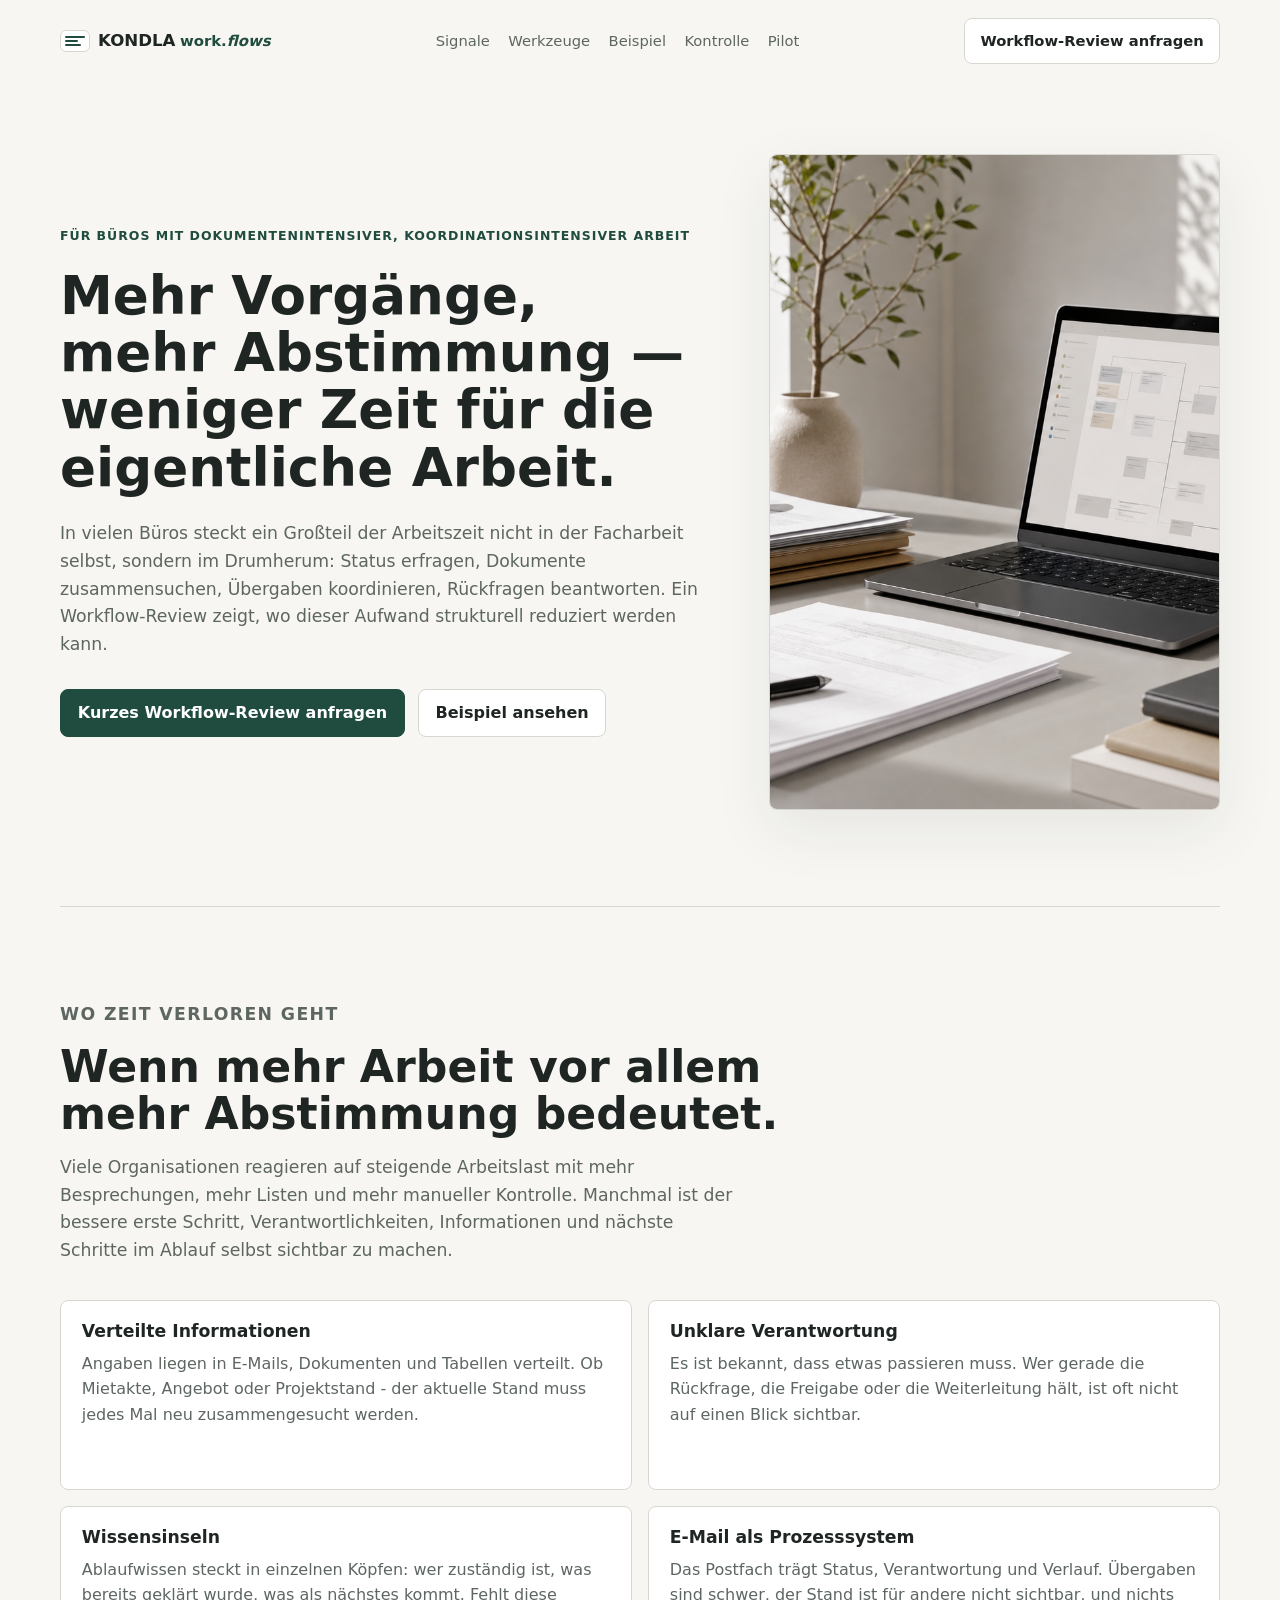
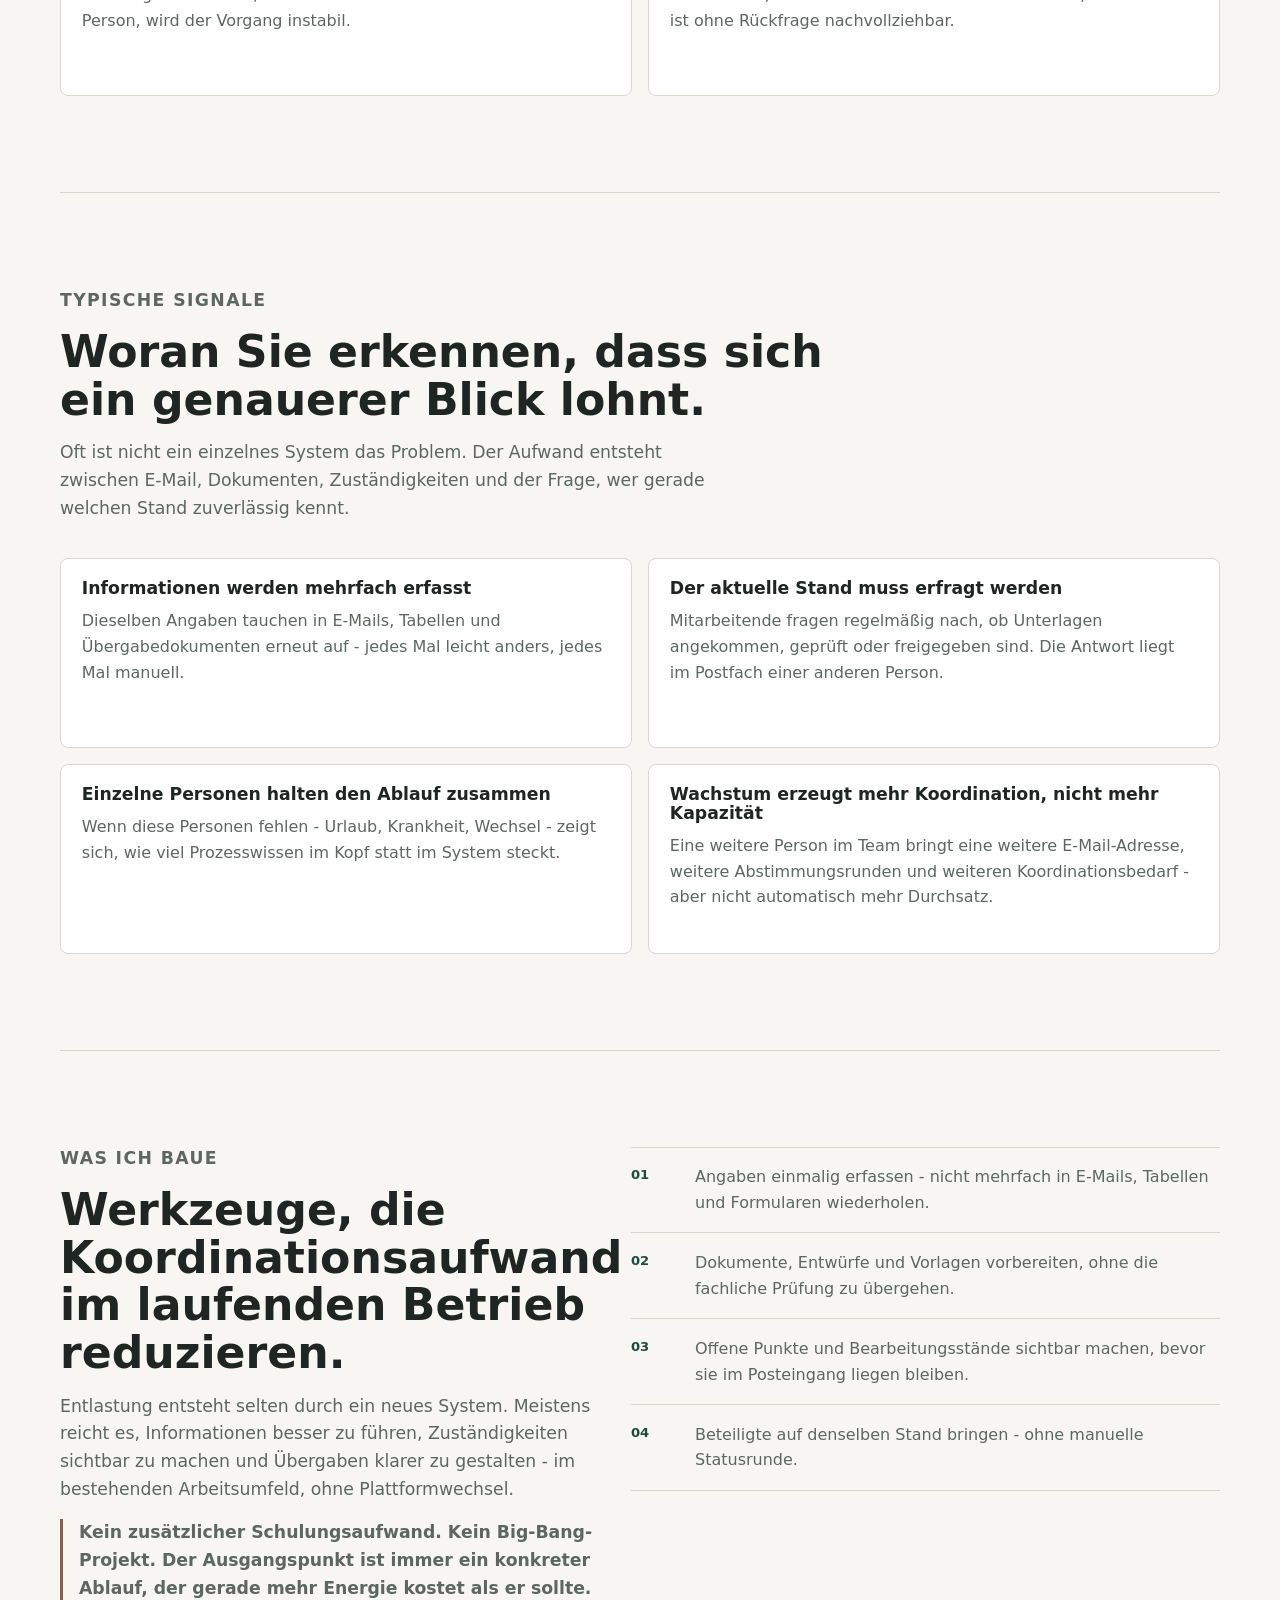
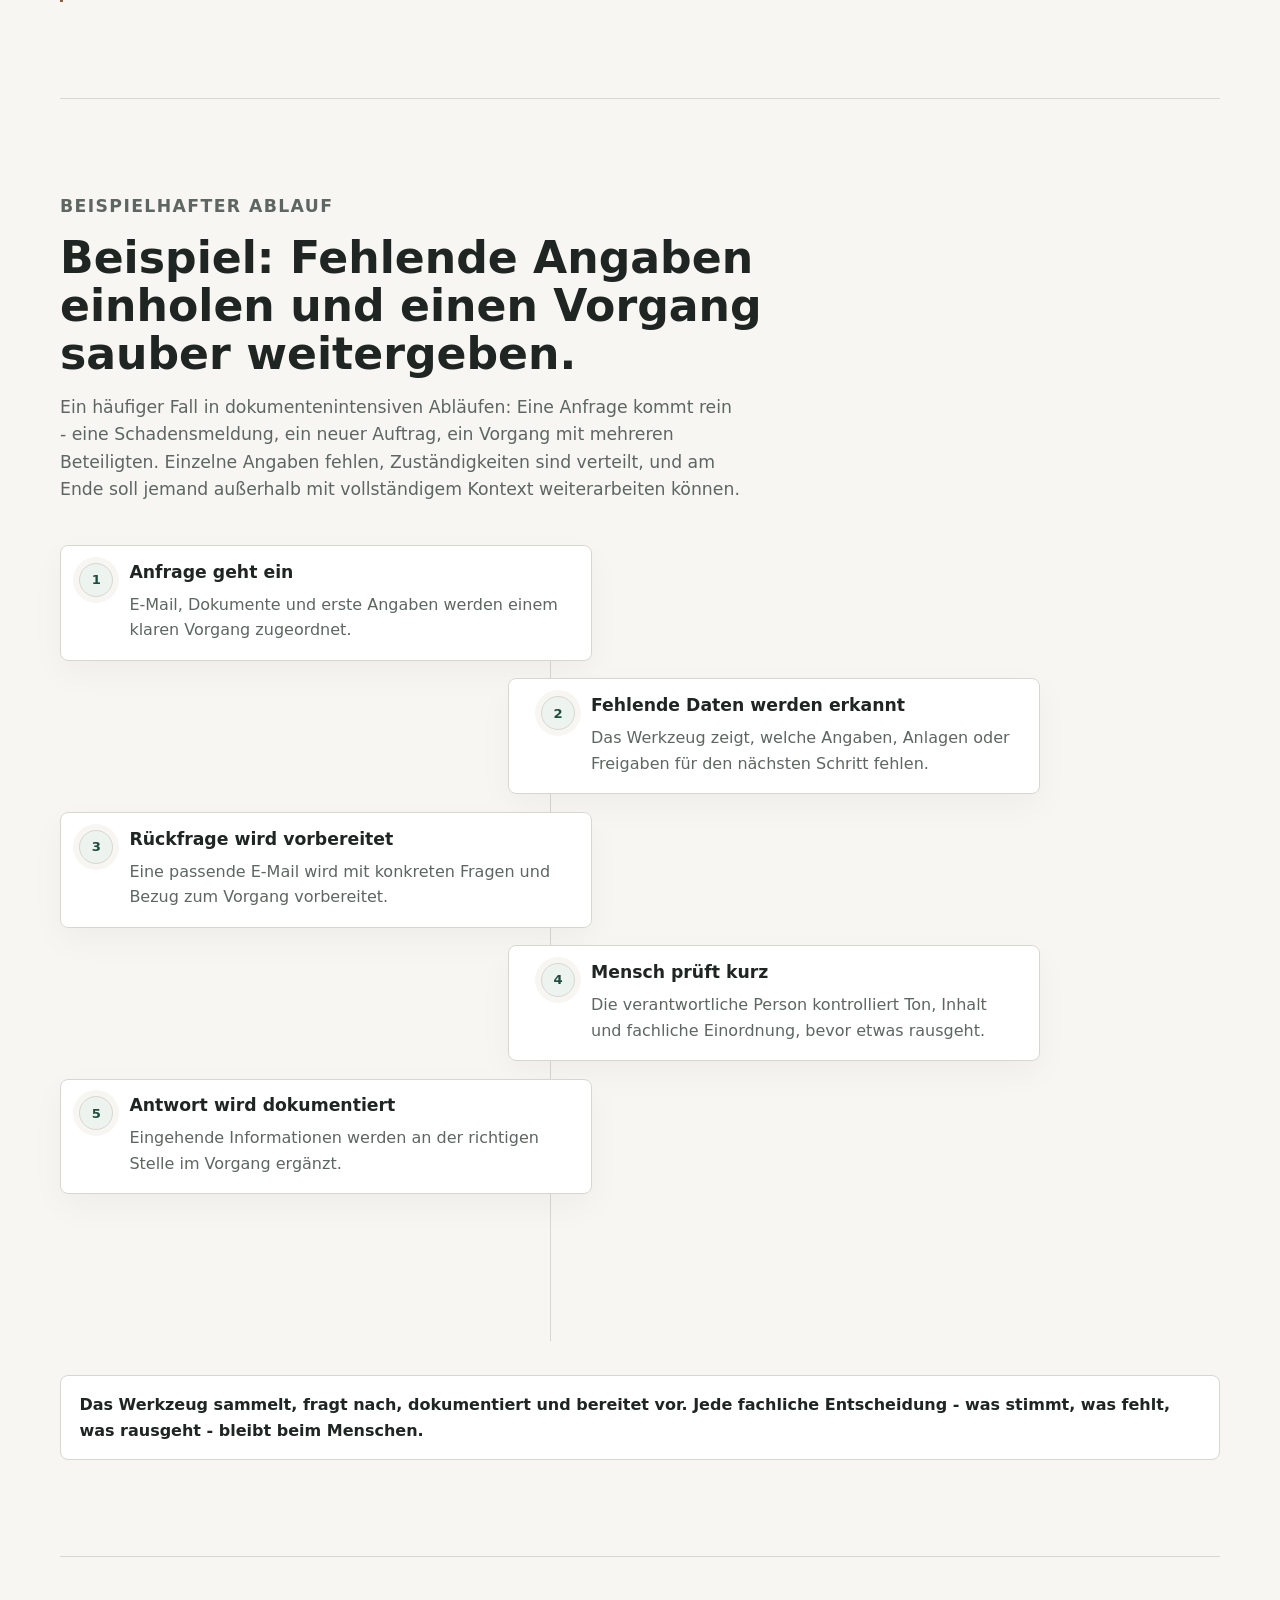
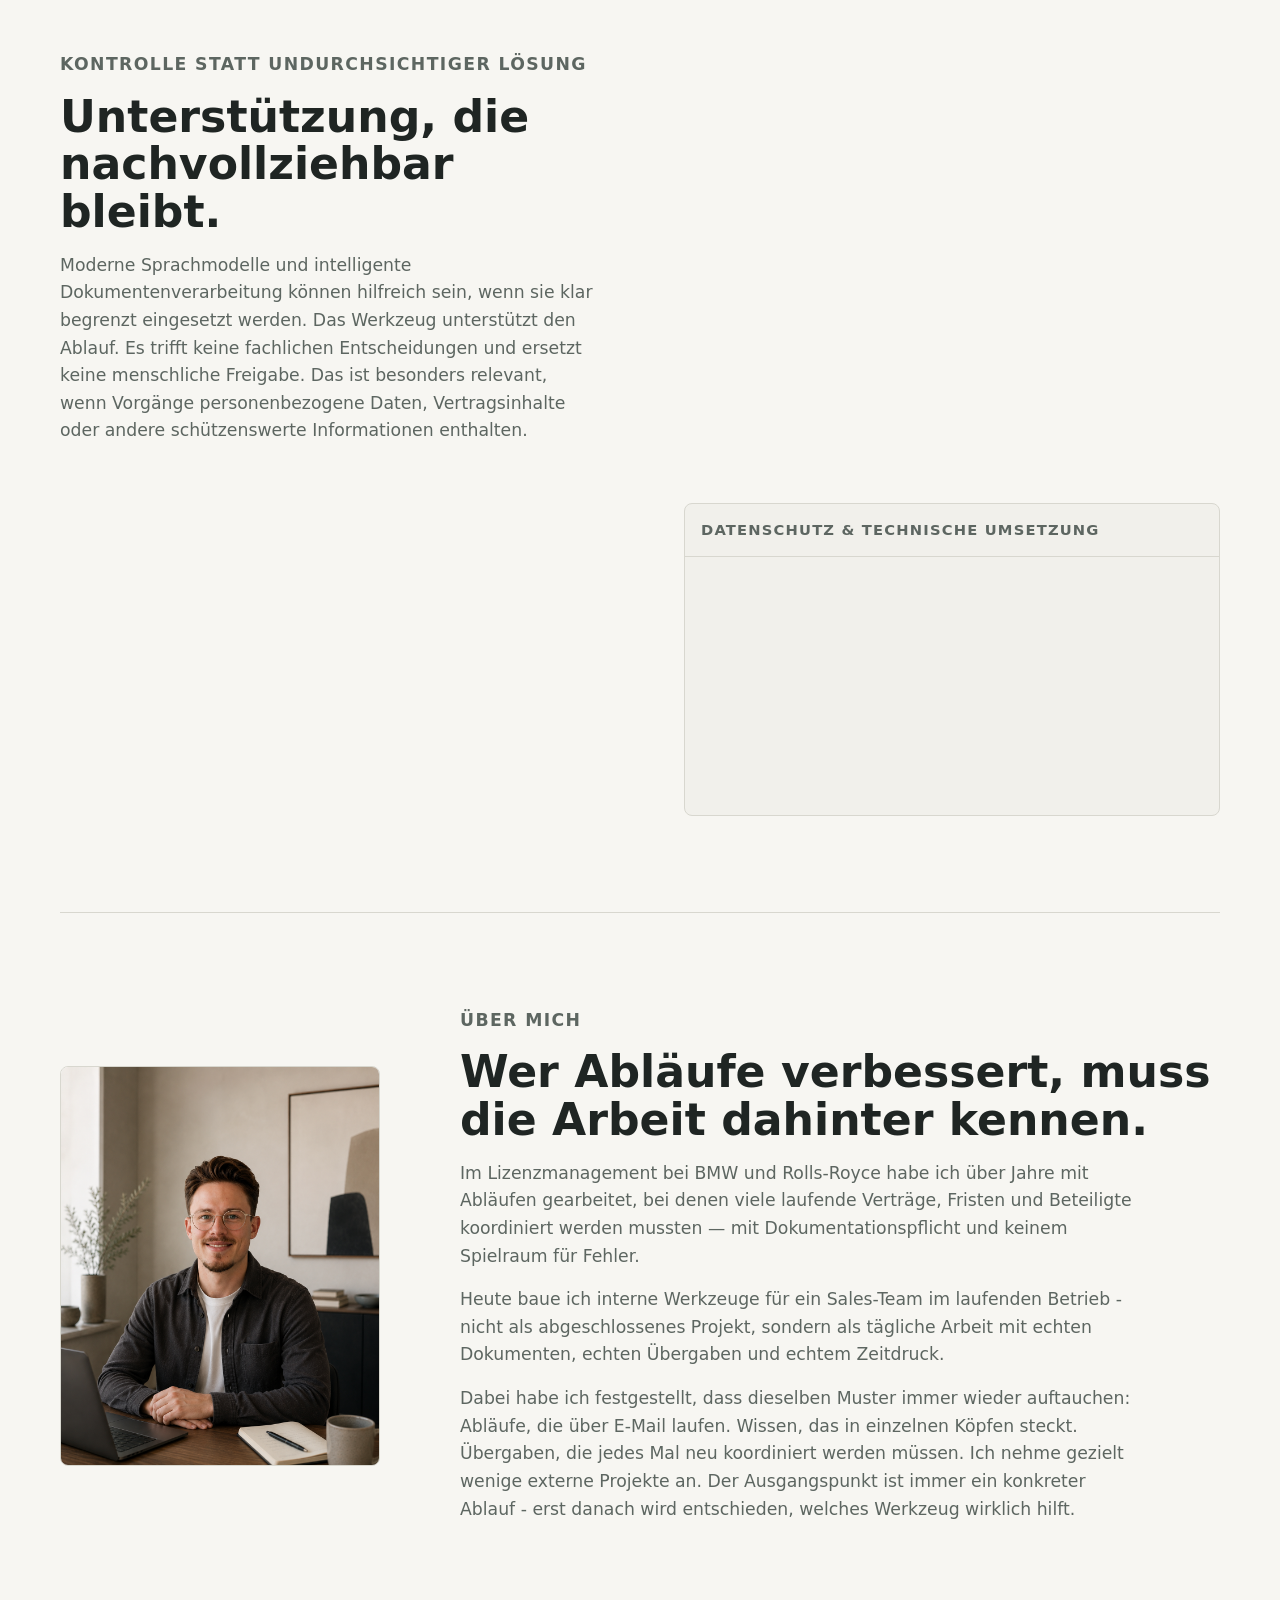
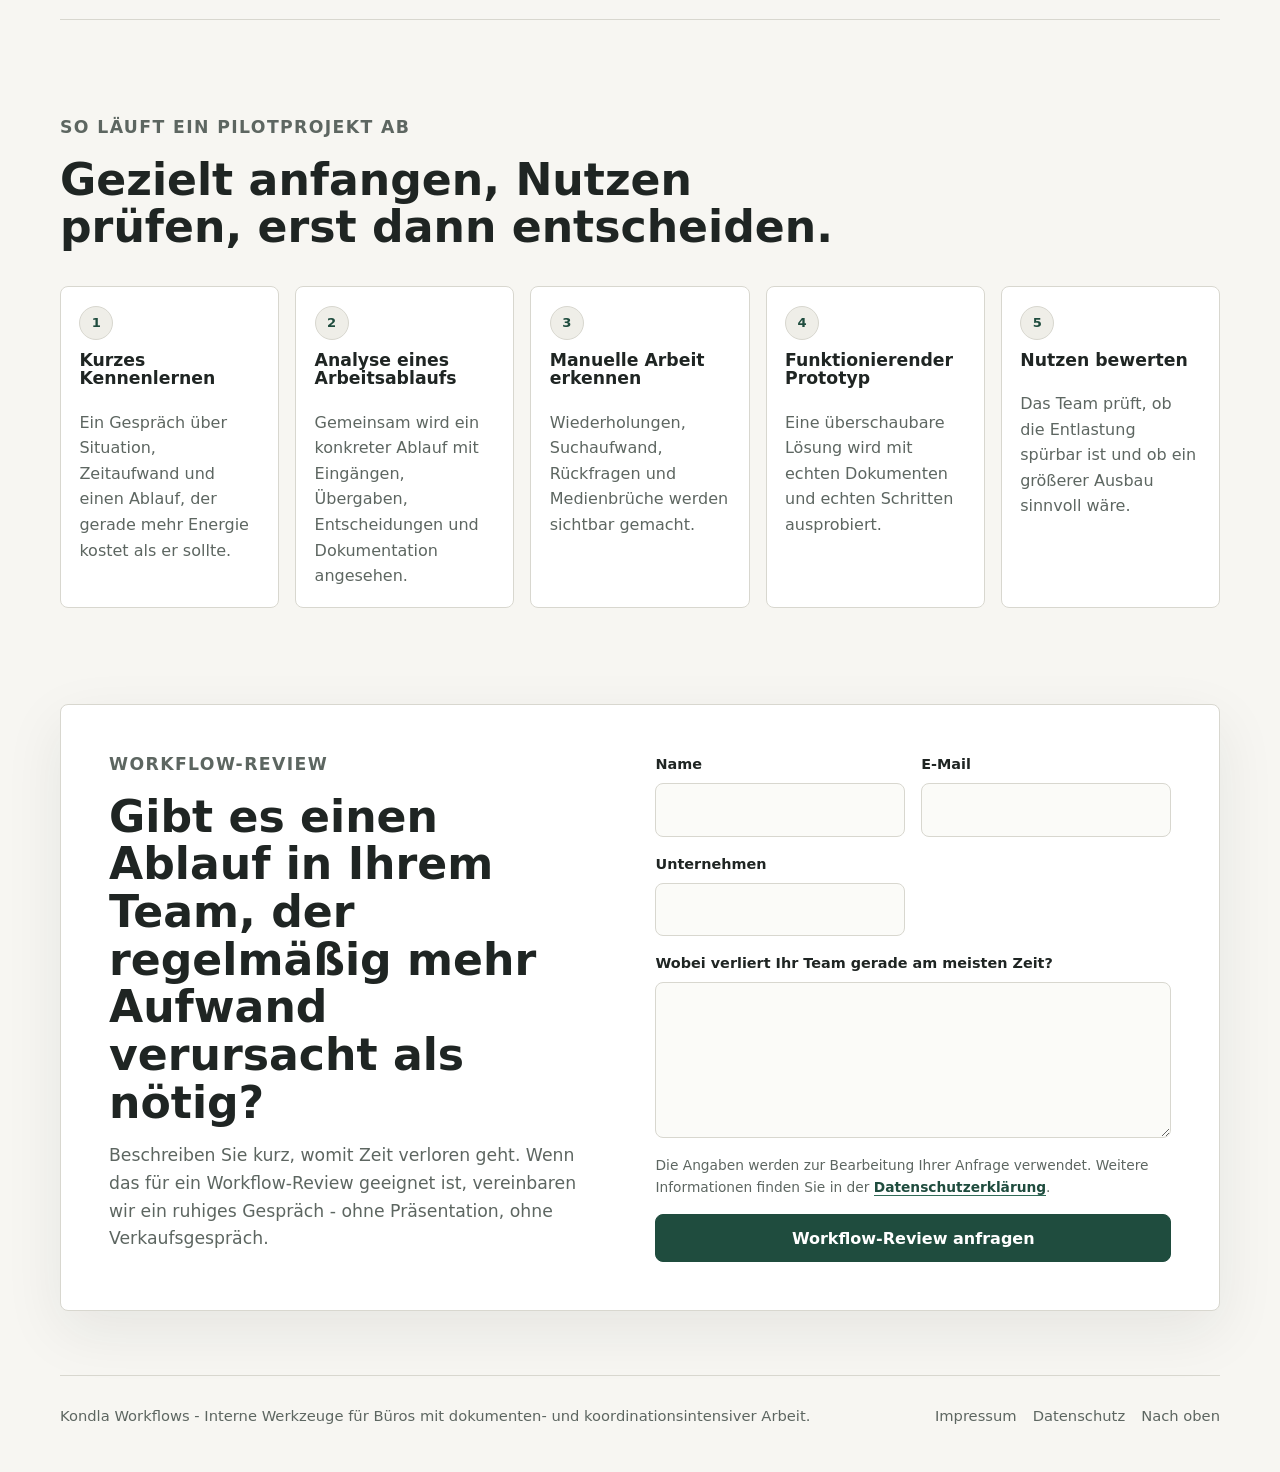
==== commit 22380125: "Fix founder copy and headline wrapping" ====
--- a/index.html
+++ b/index.html
@@ -295,8 +295,9 @@
           <p class="hinweis">Über mich</p>
           <h2 id="person-titel">Wer Abläufe verbessert, muss die Arbeit dahinter kennen.</h2>
           <p>
-            Im Lizenzmanagement bei BMW habe ich über Jahre mit Abläufen gearbeitet, bei denen viele laufende Verträge,
-            Fristen und Beteiligte koordiniert werden mussten - mit Dokumentationspflicht und wenig Spielraum für Fehler.
+            Im Lizenzmanagement bei BMW und Rolls-Royce habe ich über Jahre mit Abläufen gearbeitet, bei denen viele
+            laufende Verträge, Fristen und Beteiligte koordiniert werden mussten — mit Dokumentationspflicht und keinem
+            Spielraum für Fehler.
           </p>
           <p>
             Heute baue ich interne Werkzeuge für ein Sales-Team im laufenden Betrieb - nicht als abgeschlossenes
--- a/styles.css
+++ b/styles.css
@@ -56,8 +56,8 @@
 }
 
 h1 {
-  max-width: 760px;
-  font-size: clamp(2.35rem, 4.8vw, 4.25rem);
+  max-width: 720px;
+  font-size: clamp(2.25rem, 4.15vw, 3.7rem);
   font-weight: 700;
   hyphens: none;
   overflow-wrap: normal;
@@ -65,7 +65,7 @@
 
 h1 span {
   display: block;
-  white-space: nowrap;
+  white-space: normal;
   opacity: 0;
   transform: translateY(16px);
   animation: einblenden 500ms cubic-bezier(0.2, 0.8, 0.2, 1) forwards;
@@ -88,7 +88,7 @@
 
 h2 {
   max-width: 800px;
-  font-size: clamp(2rem, 4vw, 3.55rem);
+  font-size: clamp(1.9rem, 3.45vw, 3.15rem);
   font-weight: 650;
 }
 
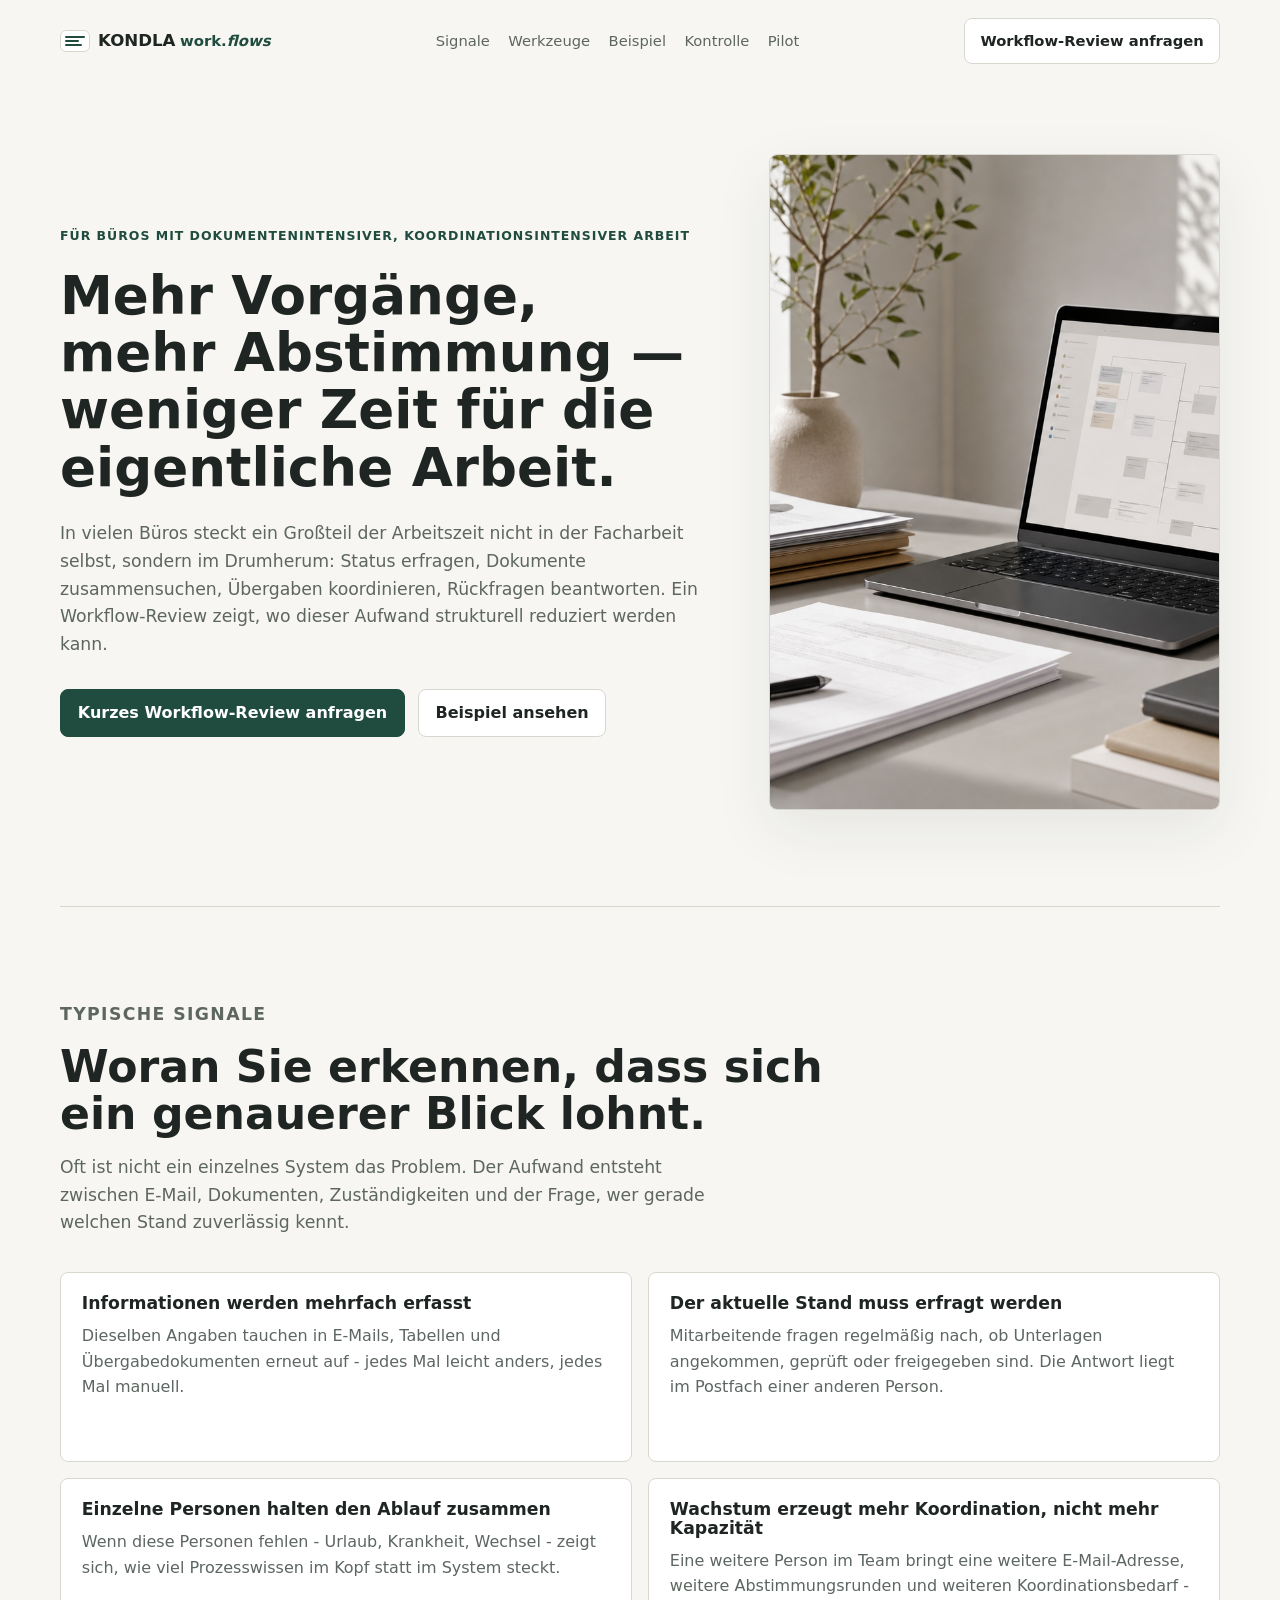
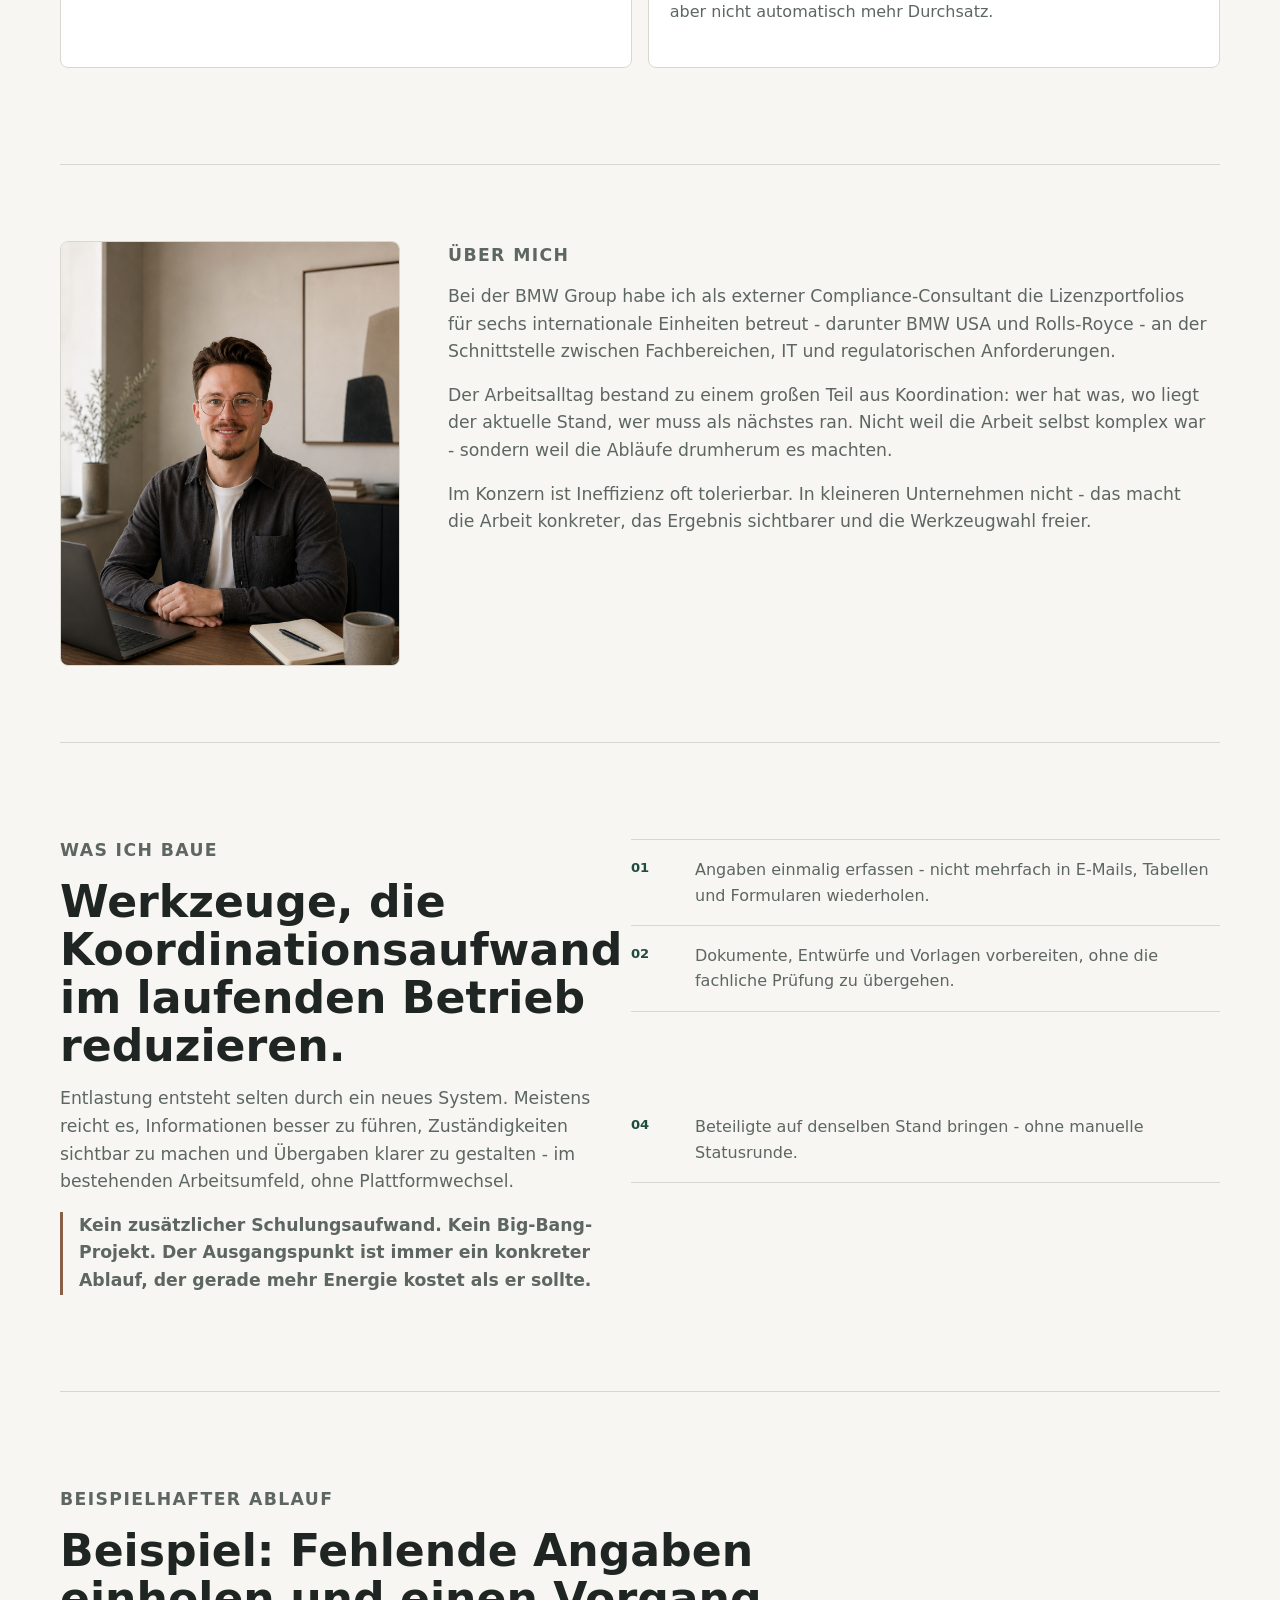
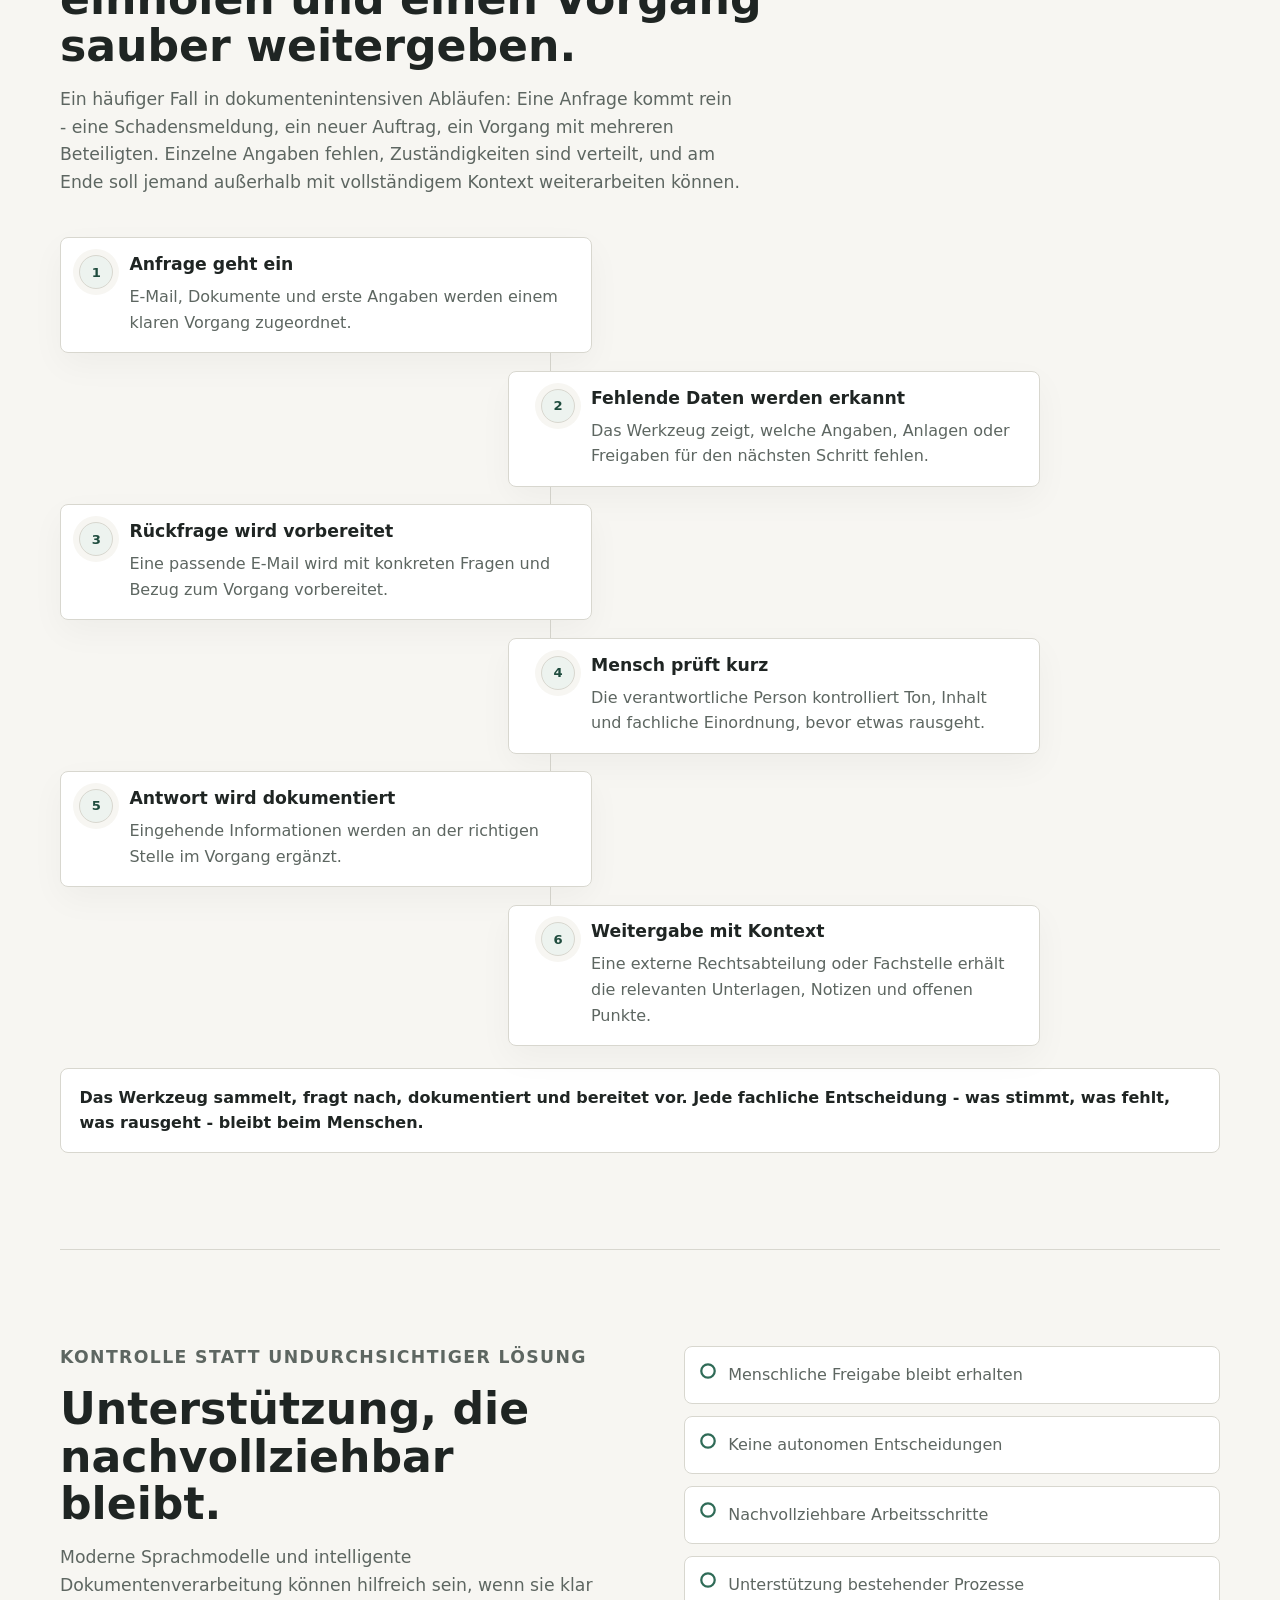
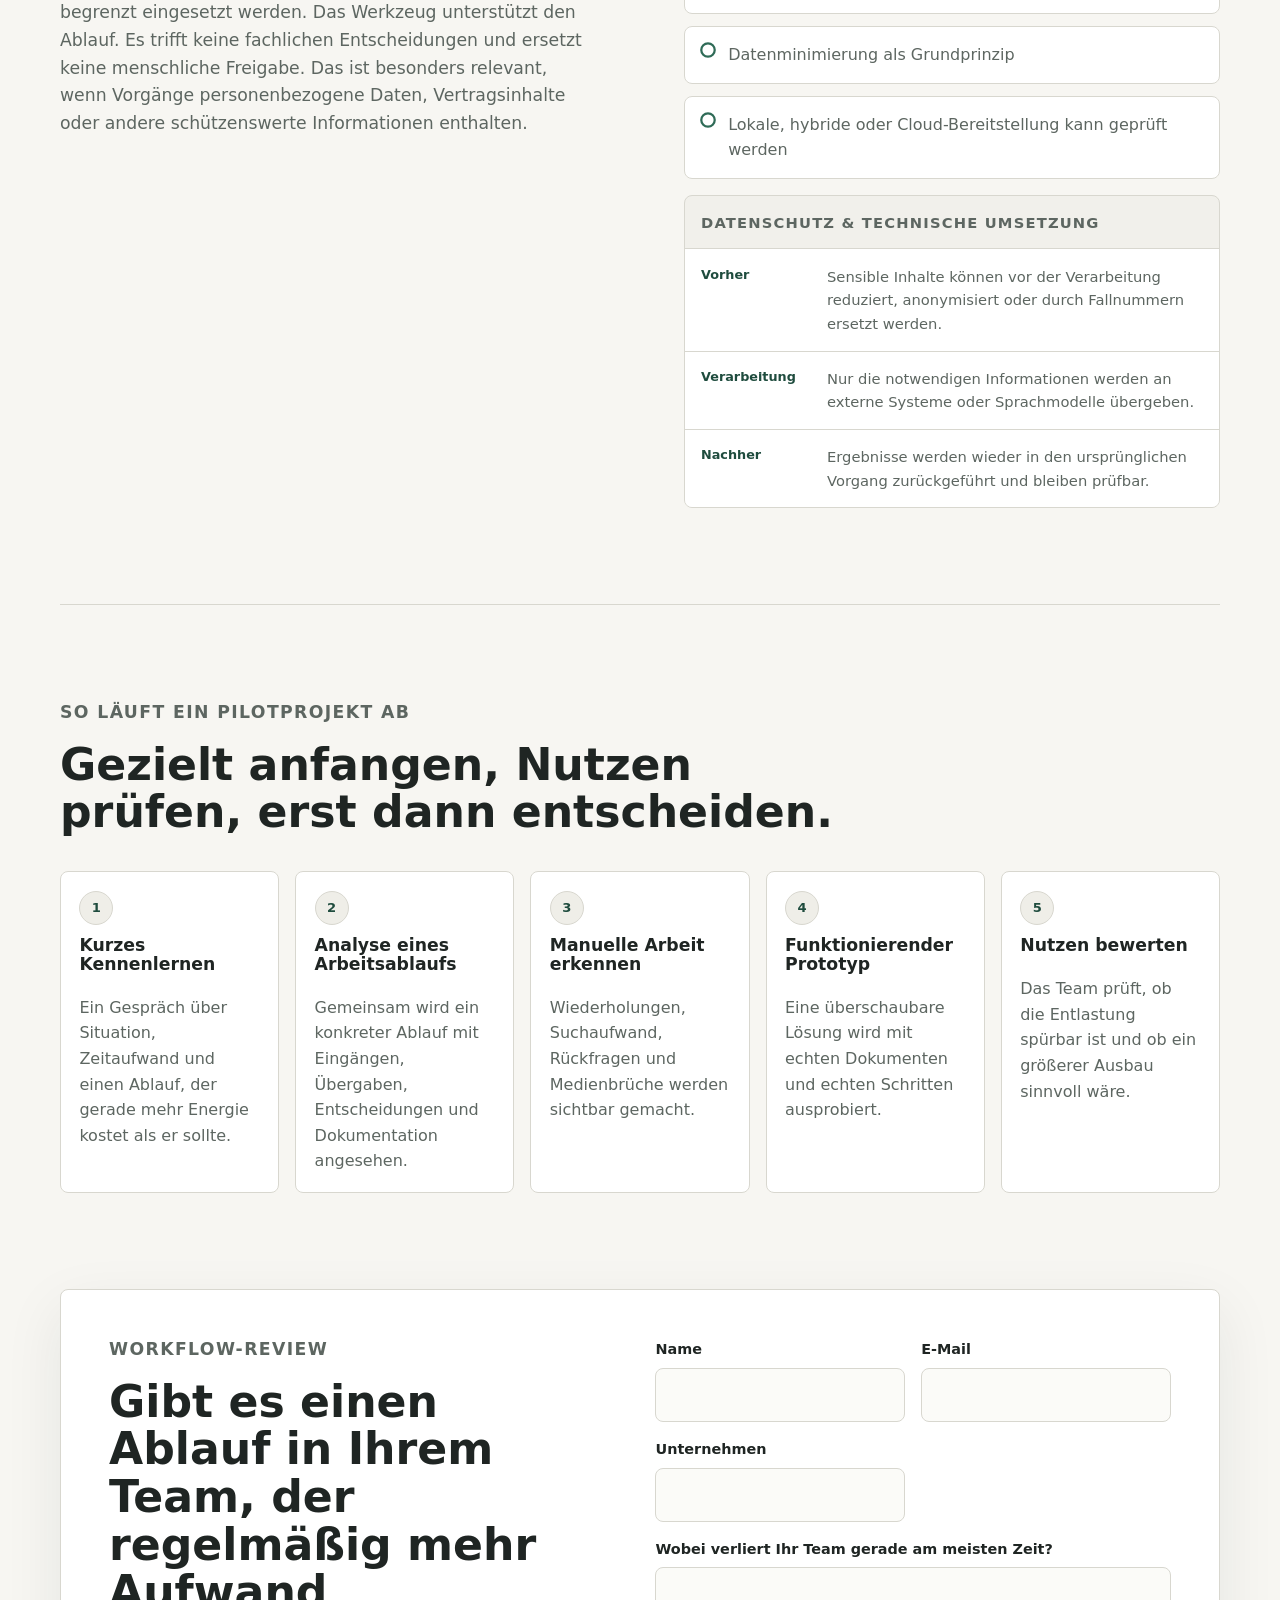
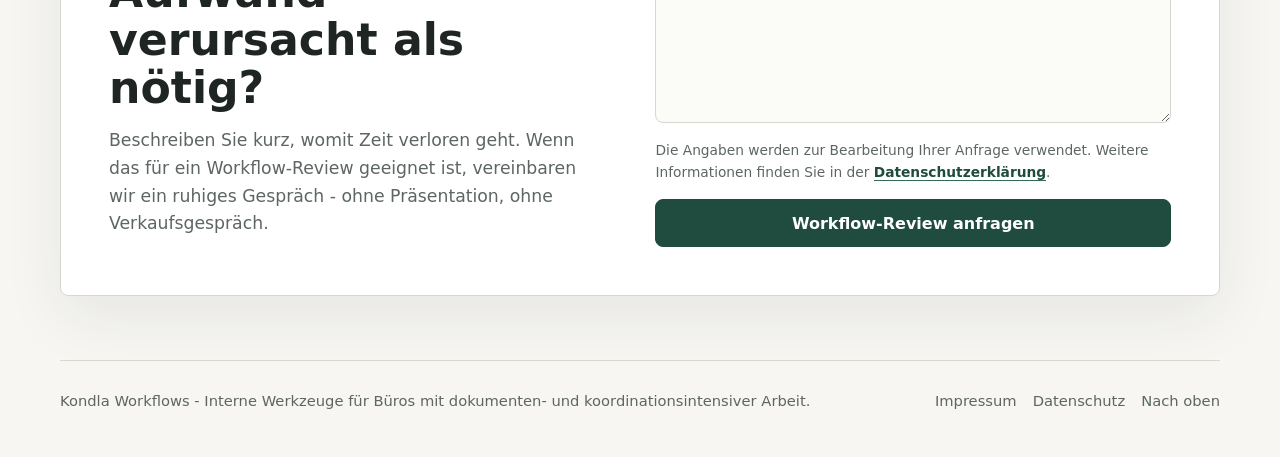
==== commit 0db98436: "Refine landing page structure" ====
--- a/index.html
+++ b/index.html
@@ -8,6 +8,7 @@
       name="description"
       content="Interne Werkzeuge, die Suchzeit, Rückfragen, manuelle Übergaben und Koordinationsaufwand in administrativen Arbeitsabläufen reduzieren."
     />
+    <link rel="icon" href="assets/favicon.svg" type="image/svg+xml" />
     <link rel="stylesheet" href="styles.css" />
   </head>
   <body>
@@ -63,48 +64,6 @@
         </aside>
       </section>
 
-      <section class="abschnitt problem" aria-labelledby="problem-titel">
-        <div class="abschnitt__kopf">
-          <p class="hinweis">Wo Zeit verloren geht</p>
-          <h2 id="problem-titel">Wenn mehr Arbeit vor allem mehr Abstimmung bedeutet.</h2>
-          <p>
-            Viele Organisationen reagieren auf steigende Arbeitslast mit mehr Besprechungen, mehr Listen und mehr
-            manueller Kontrolle. Manchmal ist der bessere erste Schritt, Verantwortlichkeiten, Informationen und
-            nächste Schritte im Ablauf selbst sichtbar zu machen.
-          </p>
-        </div>
-        <div class="raster raster--zwei">
-          <article class="karte">
-            <h3>Verteilte Informationen</h3>
-            <p>
-              Angaben liegen in E-Mails, Dokumenten und Tabellen verteilt. Ob Mietakte, Angebot oder Projektstand -
-              der aktuelle Stand muss jedes Mal neu zusammengesucht werden.
-            </p>
-          </article>
-          <article class="karte">
-            <h3>Unklare Verantwortung</h3>
-            <p>
-              Es ist bekannt, dass etwas passieren muss. Wer gerade die Rückfrage, die Freigabe oder die Weiterleitung
-              hält, ist oft nicht auf einen Blick sichtbar.
-            </p>
-          </article>
-          <article class="karte">
-            <h3>Wissensinseln</h3>
-            <p>
-              Ablaufwissen steckt in einzelnen Köpfen: wer zuständig ist, was bereits geklärt wurde, was als nächstes
-              kommt. Fehlt diese Person, wird der Vorgang instabil.
-            </p>
-          </article>
-          <article class="karte">
-            <h3>E-Mail als Prozesssystem</h3>
-            <p>
-              Das Postfach trägt Status, Verantwortung und Verlauf. Übergaben sind schwer, der Stand ist für andere
-              nicht sichtbar, und nichts ist ohne Rückfrage nachvollziehbar.
-            </p>
-          </article>
-        </div>
-      </section>
-
       <section class="abschnitt signale" id="signale" aria-labelledby="signale-titel">
         <div class="abschnitt__kopf">
           <p class="hinweis">Typische Signale</p>
@@ -143,6 +102,34 @@
               Koordinationsbedarf - aber nicht automatisch mehr Durchsatz.
             </p>
           </article>
+        </div>
+      </section>
+
+      <section class="abschnitt person" id="person" aria-label="Über mich">
+        <div class="person__bild">
+          <img
+            src="assets/person.png"
+            alt="Porträt des Gründers"
+            width="1024"
+            height="1024"
+          />
+        </div>
+        <div class="person__text">
+          <p class="hinweis">Über mich</p>
+          <p>
+            Bei der BMW Group habe ich als externer Compliance-Consultant die Lizenzportfolios für sechs internationale
+            Einheiten betreut - darunter BMW USA und Rolls-Royce - an der Schnittstelle zwischen Fachbereichen, IT und
+            regulatorischen Anforderungen.
+          </p>
+          <p>
+            Der Arbeitsalltag bestand zu einem großen Teil aus Koordination: wer hat was, wo liegt der aktuelle Stand,
+            wer muss als nächstes ran. Nicht weil die Arbeit selbst komplex war - sondern weil die Abläufe drumherum es
+            machten.
+          </p>
+          <p>
+            Im Konzern ist Ineffizienz oft tolerierbar. In kleineren Unternehmen nicht - das macht die Arbeit konkreter,
+            das Ergebnis sichtbarer und die Werkzeugwahl freier.
+          </p>
         </div>
       </section>
 
@@ -282,36 +269,6 @@
         </div>
       </section>
 
-      <section class="abschnitt person" id="person" aria-labelledby="person-titel">
-        <div class="person__bild">
-          <img
-            src="assets/person.png"
-            alt="Porträt des Gründers"
-            width="1024"
-            height="1024"
-          />
-        </div>
-        <div class="person__text">
-          <p class="hinweis">Über mich</p>
-          <h2 id="person-titel">Wer Abläufe verbessert, muss die Arbeit dahinter kennen.</h2>
-          <p>
-            Im Lizenzmanagement bei BMW und Rolls-Royce habe ich über Jahre mit Abläufen gearbeitet, bei denen viele
-            laufende Verträge, Fristen und Beteiligte koordiniert werden mussten — mit Dokumentationspflicht und keinem
-            Spielraum für Fehler.
-          </p>
-          <p>
-            Heute baue ich interne Werkzeuge für ein Sales-Team im laufenden Betrieb - nicht als abgeschlossenes
-            Projekt, sondern als tägliche Arbeit mit echten Dokumenten, echten Übergaben und echtem Zeitdruck.
-          </p>
-          <p>
-            Dabei habe ich festgestellt, dass dieselben Muster immer wieder auftauchen: Abläufe, die über E-Mail laufen.
-            Wissen, das in einzelnen Köpfen steckt. Übergaben, die jedes Mal neu koordiniert werden müssen. Ich nehme
-            gezielt wenige externe Projekte an. Der Ausgangspunkt ist immer ein konkreter Ablauf - erst danach wird
-            entschieden, welches Werkzeug wirklich hilft.
-          </p>
-        </div>
-      </section>
-
       <section class="abschnitt pilot" id="pilot" aria-labelledby="pilot-titel">
         <div class="abschnitt__kopf">
           <p class="hinweis">So läuft ein Pilotprojekt ab</p>
--- a/styles.css
+++ b/styles.css
@@ -643,9 +643,11 @@
 
 .person {
   display: grid;
-  grid-template-columns: 320px minmax(0, 1fr);
-  gap: clamp(2rem, 7vw, 5rem);
-  align-items: center;
+  grid-template-columns: clamp(240px, 28vw, 340px) minmax(0, 1fr);
+  gap: clamp(1.5rem, 4vw, 3rem);
+  align-items: start;
+  padding-top: 76px;
+  padding-bottom: 76px;
 }
 
 .person__bild {
@@ -666,6 +668,11 @@
 .person__text {
   display: grid;
   gap: 1rem;
+  padding-top: 0.15rem;
+}
+
+.person__text p {
+  max-width: 760px;
 }
 
 .schritte {
@@ -838,7 +845,6 @@
   .held,
   .zweispaltig,
   .zweispaltig--eng,
-  .person,
   .kontakt {
     grid-template-columns: 1fr;
   }
@@ -864,12 +870,17 @@
     grid-template-columns: repeat(2, minmax(0, 1fr));
   }
 
+}
+
+@media (max-width: 760px) {
+  .person {
+    grid-template-columns: 1fr;
+  }
+
   .person__bild {
-    width: min(320px, 100%);
-  }
-}
-
-@media (max-width: 760px) {
+    width: min(300px, 100%);
+  }
+
   h1 span {
     display: inline;
     white-space: normal;
